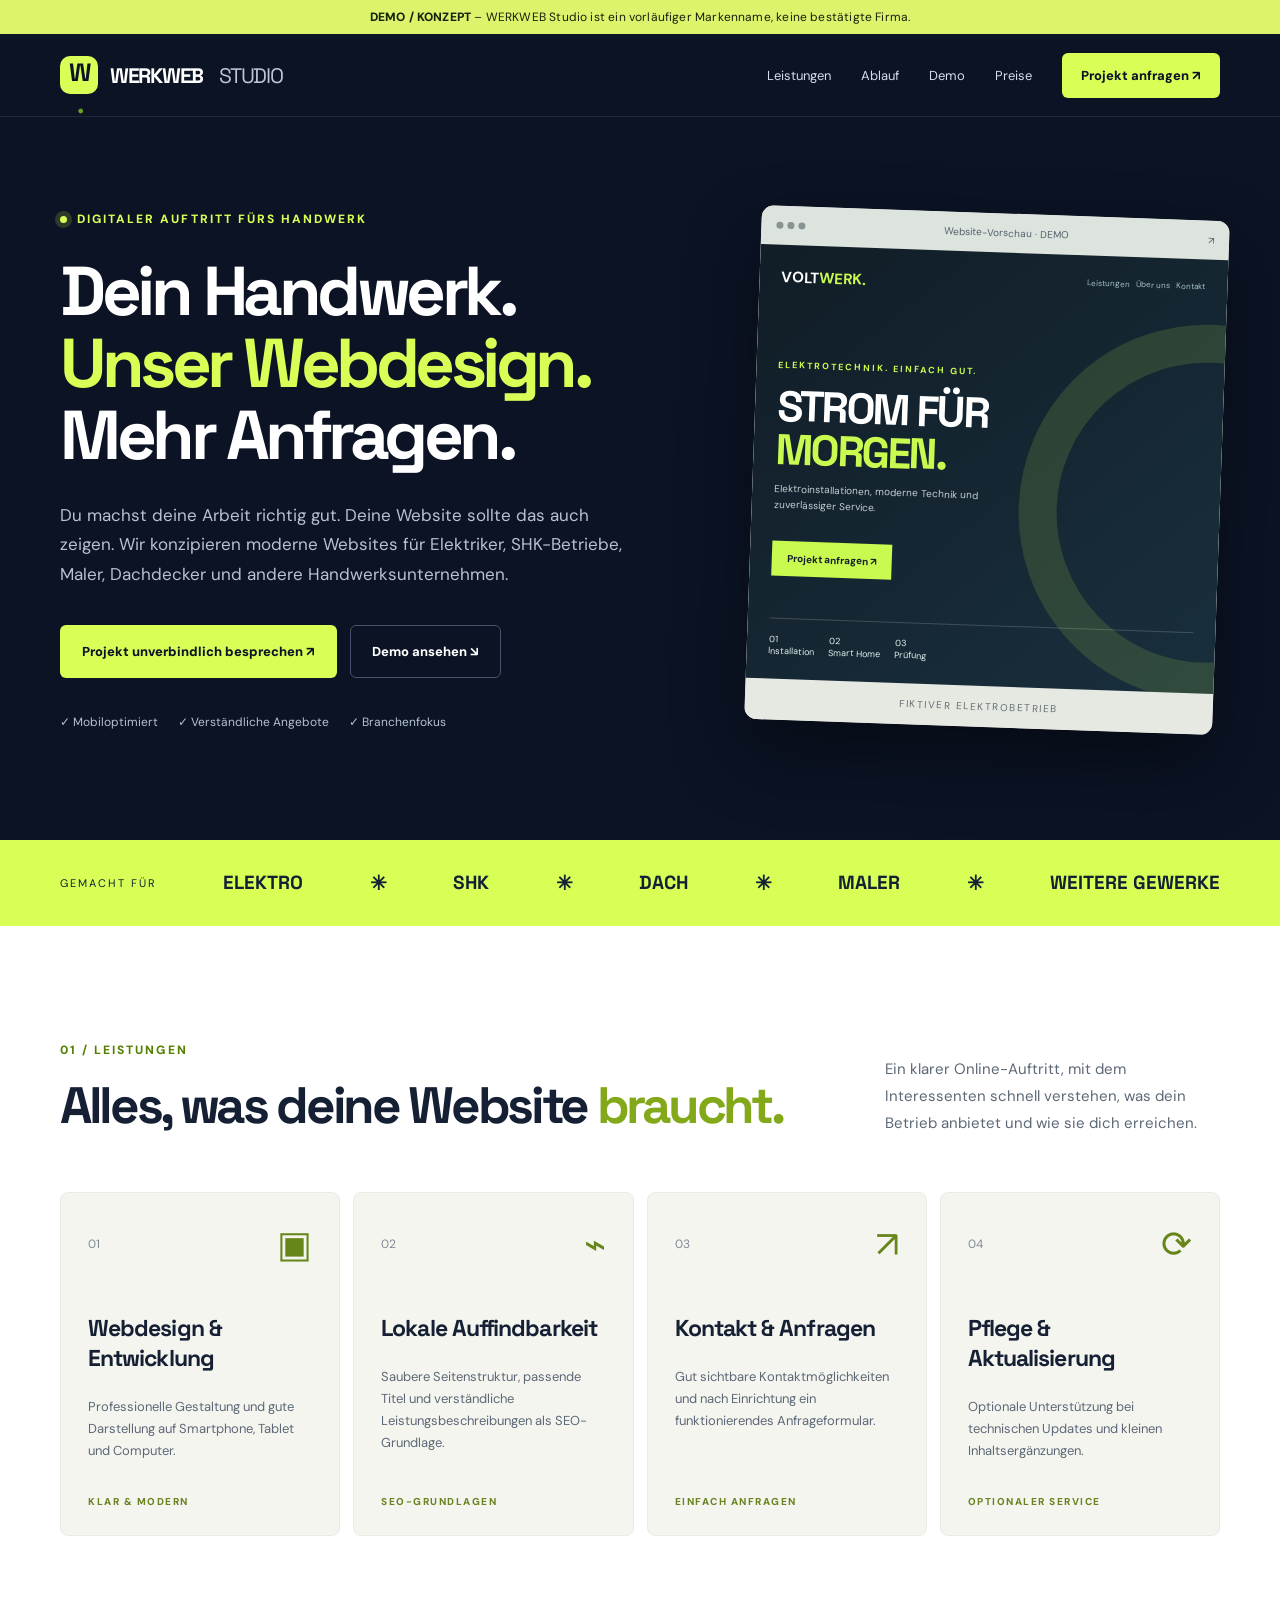
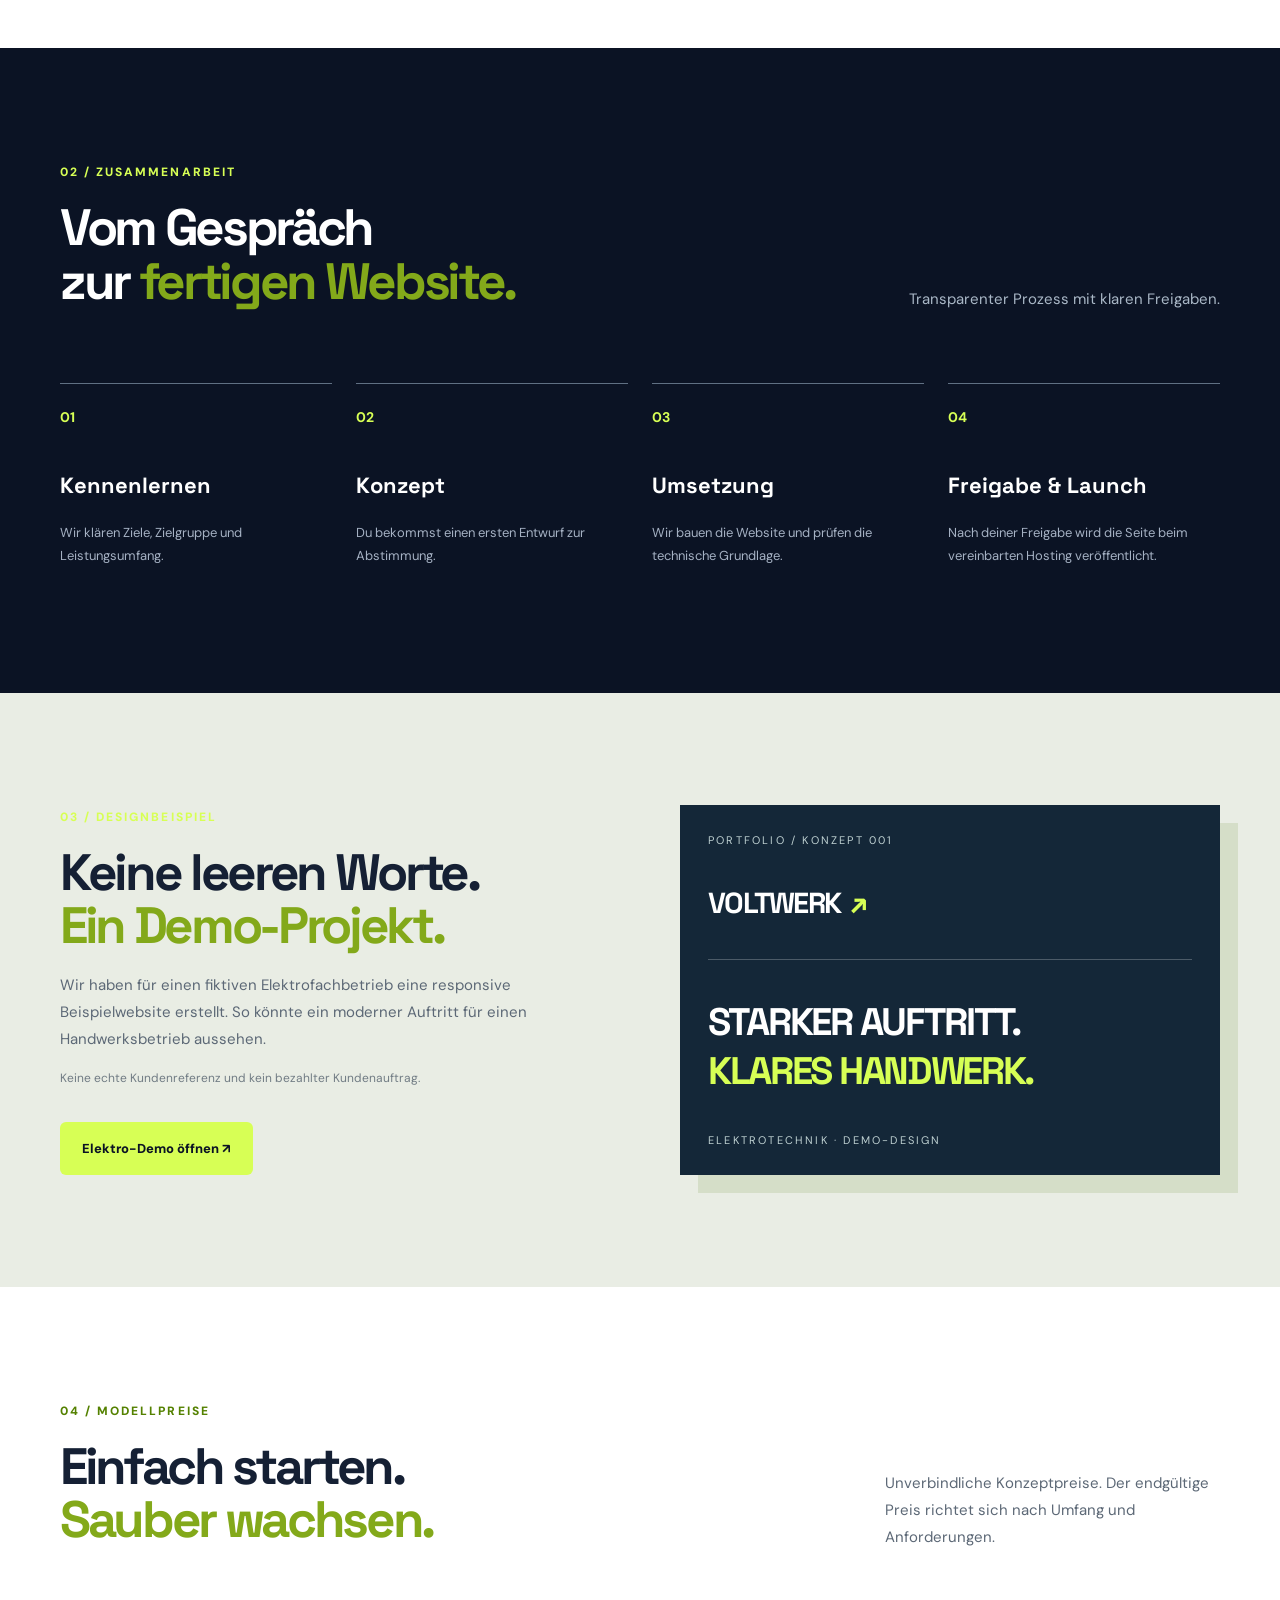
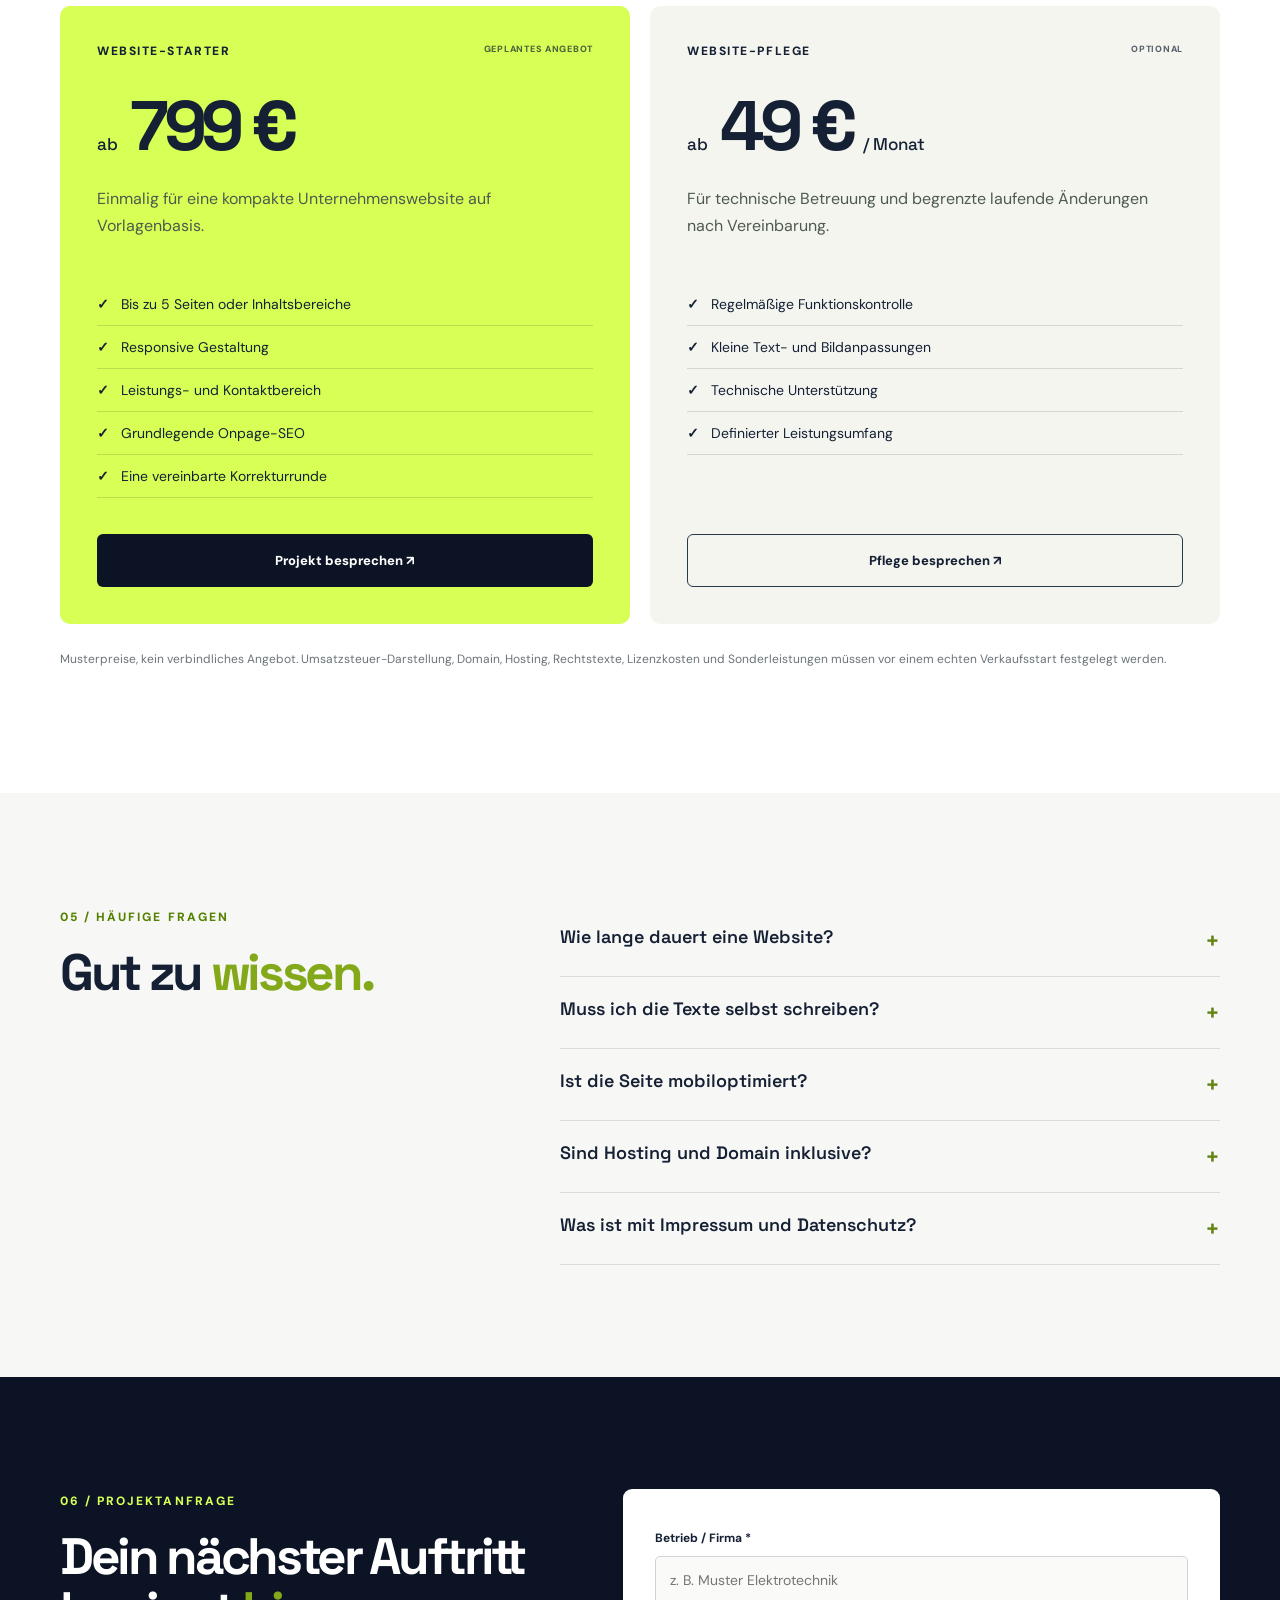
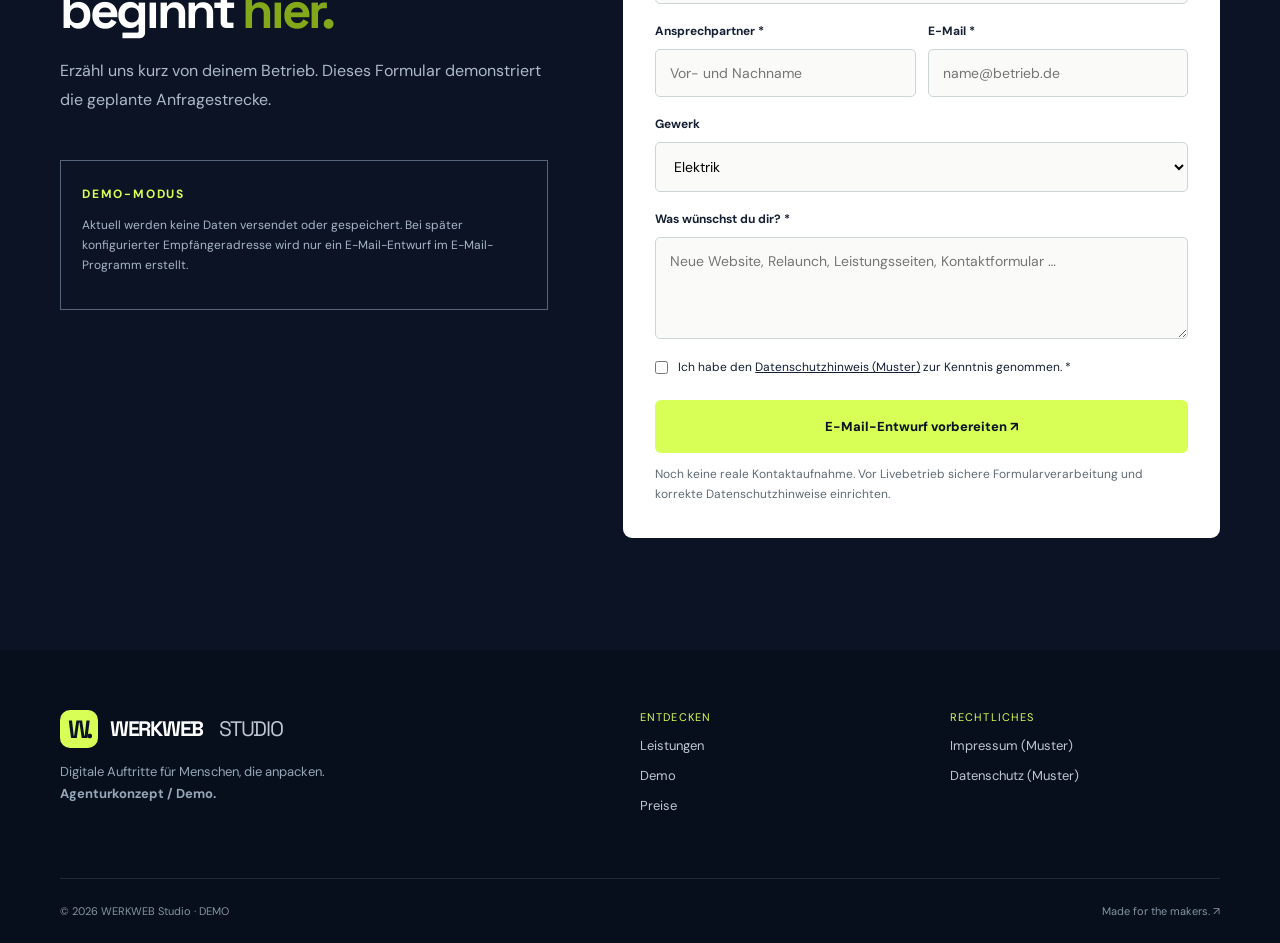
==== index.html @ db27c7ee "Add files via upload" ====
<!doctype html><html lang="de"><head><meta charset="utf-8"><meta name="viewport" content="width=device-width,initial-scale=1"><meta name="theme-color" content="#0b1324"><meta name="description" content="Moderne Websites für Handwerksbetriebe. WERKWEB Studio – Agenturkonzept und Demo."><title>WERKWEB Studio – Websites fürs Handwerk (DEMO)</title><link rel="stylesheet" href="styles.css"><script defer src="script.js"></script></head><body>
<div class="notice"><strong>DEMO / KONZEPT</strong> – WERKWEB Studio ist ein vorläufiger Markenname, keine bestätigte Firma.</div>
<header class="header"><div class="wrap nav"><a class="brand" href="#start"><span class="brand-icon">W<span>.</span></span>WERKWEB<span class="brand-light">STUDIO</span></a><button type="button" id="menuBtn" class="menu-btn" aria-controls="menu" aria-expanded="false" aria-label="Menü öffnen">☰</button><nav class="menu" id="menu" aria-label="Hauptnavigation"><a href="#leistungen">Leistungen</a><a href="#ablauf">Ablauf</a><a href="#referenz">Demo</a><a href="#preise">Preise</a><a class="nav-cta" href="#kontakt">Projekt anfragen ↗</a></nav></div></header>
<main><section id="start" class="hero"><div class="wrap hero-grid"><div><div class="eyebrow"><span class="pulse"></span>DIGITALER AUFTRITT FÜRS HANDWERK</div><h1>Dein Handwerk.<br><em>Unser Webdesign.</em><br>Mehr Anfragen.</h1><p class="lead">Du machst deine Arbeit richtig gut. Deine Website sollte das auch zeigen. Wir konzipieren moderne Websites für Elektriker, SHK-Betriebe, Maler, Dachdecker und andere Handwerksunternehmen.</p><div class="actions"><a class="btn primary" href="#kontakt">Projekt unverbindlich besprechen ↗</a><a class="btn ghost" href="#referenz">Demo ansehen ↘</a></div><div class="hero-chips"><span>✓ Mobiloptimiert</span><span>✓ Verständliche Angebote</span><span>✓ Branchenfokus</span></div></div><div class="preview-panel" aria-label="Gestalterische Vorschau"><div class="panel-header"><span class="dots"><i></i><i></i><i></i></span><span>Website-Vorschau · DEMO</span><span>↗</span></div><div class="panel-body"><div class="mock-nav"><strong>VOLT<span>WERK.</span></strong><span>Leistungen &nbsp; Über uns &nbsp; Kontakt</span></div><div class="mock-small">ELEKTROTECHNIK. EINFACH GUT.</div><div class="mock-title">STROM FÜR<br><b>MORGEN.</b></div><p>Elektroinstallationen, moderne Technik und zuverlässiger Service.</p><span class="mock-button">Projekt anfragen ↗</span><div class="mock-grid"><span>01<br>Installation</span><span>02<br>Smart Home</span><span>03<br>Prüfung</span></div></div><div class="panel-label">FIKTIVER ELEKTROBETRIEB</div></div></div></section>
<section class="strip"><div class="wrap strip-inner"><span>GEMACHT FÜR</span><strong>ELEKTRO</strong><b>✳</b><strong>SHK</strong><b>✳</b><strong>DACH</strong><b>✳</b><strong>MALER</strong><b>✳</b><strong>WEITERE GEWERKE</strong></div></section>
<section id="leistungen" class="section"><div class="wrap"><div class="section-heading"><div><span class="kicker">01 / LEISTUNGEN</span><h2>Alles, was deine Website <em>braucht.</em></h2></div><p>Ein klarer Online-Auftritt, mit dem Interessenten schnell verstehen, was dein Betrieb anbietet und wie sie dich erreichen.</p></div><div class="service-grid"><article class="service"><div class="service-top"><span>01</span><span class="service-icon">▣</span></div><h3>Webdesign & Entwicklung</h3><p>Professionelle Gestaltung und gute Darstellung auf Smartphone, Tablet und Computer.</p><span class="service-tag">KLAR & MODERN</span></article><article class="service"><div class="service-top"><span>02</span><span class="service-icon">⌁</span></div><h3>Lokale Auffindbarkeit</h3><p>Saubere Seitenstruktur, passende Titel und verständliche Leistungsbeschreibungen als SEO-Grundlage.</p><span class="service-tag">SEO-GRUNDLAGEN</span></article><article class="service"><div class="service-top"><span>03</span><span class="service-icon">↗</span></div><h3>Kontakt & Anfragen</h3><p>Gut sichtbare Kontaktmöglichkeiten und nach Einrichtung ein funktionierendes Anfrageformular.</p><span class="service-tag">EINFACH ANFRAGEN</span></article><article class="service"><div class="service-top"><span>04</span><span class="service-icon">⟳</span></div><h3>Pflege & Aktualisierung</h3><p>Optionale Unterstützung bei technischen Updates und kleinen Inhaltsergänzungen.</p><span class="service-tag">OPTIONALER SERVICE</span></article></div></div></section>
<section id="ablauf" class="section process"><div class="wrap"><span class="kicker">02 / ZUSAMMENARBEIT</span><div class="section-heading"><h2>Vom Gespräch<br>zur <em>fertigen Website.</em></h2><p>Transparenter Prozess mit klaren Freigaben.</p></div><div class="steps"><article><span class="num">01</span><h3>Kennenlernen</h3><p>Wir klären Ziele, Zielgruppe und Leistungsumfang.</p></article><article><span class="num">02</span><h3>Konzept</h3><p>Du bekommst einen ersten Entwurf zur Abstimmung.</p></article><article><span class="num">03</span><h3>Umsetzung</h3><p>Wir bauen die Website und prüfen die technische Grundlage.</p></article><article><span class="num">04</span><h3>Freigabe & Launch</h3><p>Nach deiner Freigabe wird die Seite beim vereinbarten Hosting veröffentlicht.</p></article></div></div></section>
<section id="referenz" class="section showcase"><div class="wrap show-grid"><div><span class="kicker">03 / DESIGNBEISPIEL</span><h2>Keine leeren Worte.<br><em>Ein Demo-Projekt.</em></h2><p>Wir haben für einen fiktiven Elektrofachbetrieb eine responsive Beispielwebsite erstellt. So könnte ein moderner Auftritt für einen Handwerksbetrieb aussehen.</p><p class="muted">Keine echte Kundenreferenz und kein bezahlter Kundenauftrag.</p><a class="btn primary" href="referenz-elektro/index.html" target="_blank" rel="noopener">Elektro-Demo öffnen ↗</a></div><div class="sample-card"><div class="sample-kicker">PORTFOLIO / KONZEPT 001</div><div class="sample-logo">VOLTWERK<span>↗</span></div><div class="sample-line"></div><div class="sample-big">STARKER AUFTRITT.<br><span>KLARES HANDWERK.</span></div><div class="sample-foot">ELEKTROTECHNIK · DEMO-DESIGN</div></div></div></section>
<section id="preise" class="section"><div class="wrap"><div class="section-heading"><div><span class="kicker">04 / MODELLPREISE</span><h2>Einfach starten.<br><em>Sauber wachsen.</em></h2></div><p>Unverbindliche Konzeptpreise. Der endgültige Preis richtet sich nach Umfang und Anforderungen.</p></div><div class="price-grid"><article class="price-card featured"><div class="price-label">WEBSITE-STARTER <span>GEPLANTES ANGEBOT</span></div><div class="price"><span>ab</span> 799 €</div><p>Einmalig für eine kompakte Unternehmenswebsite auf Vorlagenbasis.</p><ul><li>Bis zu 5 Seiten oder Inhaltsbereiche</li><li>Responsive Gestaltung</li><li>Leistungs- und Kontaktbereich</li><li>Grundlegende Onpage-SEO</li><li>Eine vereinbarte Korrekturrunde</li></ul><a class="btn dark" href="#kontakt">Projekt besprechen ↗</a></article><article class="price-card secondary"><div class="price-label">WEBSITE-PFLEGE <span>OPTIONAL</span></div><div class="price"><span>ab</span> 49 € <small>/ Monat</small></div><p>Für technische Betreuung und begrenzte laufende Änderungen nach Vereinbarung.</p><ul><li>Regelmäßige Funktionskontrolle</li><li>Kleine Text- und Bildanpassungen</li><li>Technische Unterstützung</li><li>Definierter Leistungsumfang</li></ul><a class="btn outline" href="#kontakt">Pflege besprechen ↗</a></article></div><p class="fine-print">Musterpreise, kein verbindliches Angebot. Umsatzsteuer-Darstellung, Domain, Hosting, Rechtstexte, Lizenzkosten und Sonderleistungen müssen vor einem echten Verkaufsstart festgelegt werden.</p></div></section>
<section class="section faq"><div class="wrap faq-grid"><div><span class="kicker">05 / HÄUFIGE FRAGEN</span><h2>Gut zu <em>wissen.</em></h2></div><div class="qa"><details><summary>Wie lange dauert eine Website?<span>+</span></summary><p>Ein Zeitplan wird nach dem Erstgespräch vereinbart. Umfang, Materialbereitstellung und Korrekturen beeinflussen die Dauer.</p></details><details><summary>Muss ich die Texte selbst schreiben?<span>+</span></summary><p>Wir können Textentwürfe vorbereiten. Die fachliche Richtigkeit der Unternehmensangaben muss der Auftraggeber freigeben.</p></details><details><summary>Ist die Seite mobiloptimiert?<span>+</span></summary><p>Ja, eine responsive Darstellung gehört zum geplanten Starter-Angebot.</p></details><details><summary>Sind Hosting und Domain inklusive?<span>+</span></summary><p>Nicht automatisch. Laufende Kosten werden vor der Beauftragung aufgeführt.</p></details><details><summary>Was ist mit Impressum und Datenschutz?<span>+</span></summary><p>Wir integrieren bereitgestellte Rechtstexte technisch. Individuelle Rechtsberatung ist kein Bestandteil des Website-Pakets.</p></details></div></div></section>
<section id="kontakt" class="section contact"><div class="wrap contact-grid"><div><span class="kicker">06 / PROJEKTANFRAGE</span><h2>Dein nächster Auftritt<br>beginnt <em>hier.</em></h2><p>Erzähl uns kurz von deinem Betrieb. Dieses Formular demonstriert die geplante Anfragestrecke.</p><div class="contact-note"><strong>DEMO-MODUS</strong><p>Aktuell werden keine Daten versendet oder gespeichert. Bei später konfigurierter Empfängeradresse wird nur ein E-Mail-Entwurf im E-Mail-Programm erstellt.</p></div></div><form id="contactForm" class="form" novalidate><label for="company">Betrieb / Firma *</label><input id="company" name="company" autocomplete="organization" required placeholder="z. B. Muster Elektrotechnik"><div class="form-row"><div><label for="person">Ansprechpartner *</label><input id="person" name="person" autocomplete="name" required placeholder="Vor- und Nachname"></div><div><label for="email">E-Mail *</label><input id="email" name="email" type="email" autocomplete="email" required placeholder="name@betrieb.de"></div></div><label for="trade">Gewerk</label><select id="trade" name="trade"><option>Elektrik</option><option>Sanitär / Heizung</option><option>Dachdecker</option><option>Maler</option><option>Sonstiges Handwerk</option></select><label for="message">Was wünschst du dir? *</label><textarea id="message" name="message" required rows="4" placeholder="Neue Website, Relaunch, Leistungsseiten, Kontaktformular …"></textarea><label class="consent"><input id="privacy" type="checkbox" required><span>Ich habe den <a href="datenschutz.html">Datenschutzhinweis (Muster)</a> zur Kenntnis genommen. *</span></label><button class="btn primary full" type="submit">E-Mail-Entwurf vorbereiten ↗</button><p class="form-result" id="formResult" role="status" aria-live="polite"></p><p class="form-legal">Noch keine reale Kontaktaufnahme. Vor Livebetrieb sichere Formularverarbeitung und korrekte Datenschutzhinweise einrichten.</p></form></div></section></main>
<footer class="footer"><div class="wrap footer-top"><div><a class="brand" href="#start"><span class="brand-icon">W.</span>WERKWEB<span class="brand-light">STUDIO</span></a><p>Digitale Auftritte für Menschen, die anpacken.<br><strong>Agenturkonzept / Demo.</strong></p></div><div><span>ENTDECKEN</span><a href="#leistungen">Leistungen</a><a href="#referenz">Demo</a><a href="#preise">Preise</a></div><div><span>RECHTLICHES</span><a href="impressum.html">Impressum (Muster)</a><a href="datenschutz.html">Datenschutz (Muster)</a></div></div><div class="wrap footer-bottom"><span>© <span id="year">2026</span> WERKWEB Studio · DEMO</span><span>Made for the makers. ↗</span></div></footer></body></html>
---- styles.css ----
@import url('https://fonts.googleapis.com/css2?family=DM+Sans:wght@400;500;600;700&family=Space+Grotesk:wght@400;500;600;700&display=swap');
:root{--navy:#0b1324;--navy2:#111d31;--lime:#d7ff55;--ink:#152034;--muted:#5c6876;--cream:#f5f5f0;--line:#dfe3e3}*{box-sizing:border-box}html{scroll-behavior:smooth}body{margin:0;font-family:'DM Sans',Arial,sans-serif;color:var(--ink);background:#fff}a{color:inherit;text-decoration:none}button,input,textarea,select{font:inherit}.wrap{width:min(1160px,calc(100% - 44px));margin:auto}.notice{background:#ddf36c;color:#16220a;padding:9px 20px;text-align:center;font-size:12px;letter-spacing:.015em}.notice strong{font-weight:800}.header{background:var(--navy);position:sticky;top:0;z-index:20;border-bottom:1px solid #ffffff16}.nav{height:82px;display:flex;align-items:center;justify-content:space-between}.brand{color:#fff;display:flex;align-items:center;gap:12px;font-family:'Space Grotesk',sans-serif;letter-spacing:-.06em;font-size:21px;font-weight:800}.brand-icon{width:38px;height:38px;background:var(--lime);border-radius:10px;display:grid;place-items:center;color:var(--navy);font-weight:800;font-size:25px;letter-spacing:-.1em}.brand-icon span{color:#6ca024}.brand-light{font-weight:400;color:#bcc7d3;margin-left:4px}.menu{display:flex;align-items:center;gap:30px;color:#d7deeb;font-size:13px}.menu a:not(.nav-cta):hover{color:var(--lime)}.nav-cta{background:var(--lime);color:var(--navy);padding:14px 19px;font-weight:800;border-radius:6px}.nav-cta span{margin-left:12px}.menu-btn{display:none}.hero{background:var(--navy);color:#fff;position:relative;overflow:hidden;padding:94px 0 110px}.hero-grid{display:grid;grid-template-columns:1.15fr .85fr;align-items:center;gap:60px;position:relative;z-index:1}.eyebrow,.kicker{font-size:12px;letter-spacing:.17em;font-weight:800}.eyebrow{color:var(--lime);display:flex;gap:10px;align-items:center}.pulse{display:inline-block;width:7px;height:7px;border-radius:50%;background:var(--lime);box-shadow:0 0 0 5px #d7ff5529}.hero h1,.section h2{font-family:'Space Grotesk',sans-serif;letter-spacing:-.065em;line-height:1.04;font-weight:700}.hero h1{font-size:clamp(52px,5.4vw,83px);margin:29px 0}.hero h1 em,.section h2 em{font-style:normal;color:var(--lime)}.lead{max-width:570px;color:#b7c3d0;font-size:17px;line-height:1.75}.actions{display:flex;gap:13px;flex-wrap:wrap;margin:35px 0 36px}.btn{display:inline-flex;align-items:center;justify-content:center;gap:28px;padding:17px 21px;font-weight:800;border-radius:6px;font-size:13px;border:1px solid transparent;cursor:pointer;transition:transform .2s,background .2s}.btn:hover{transform:translateY(-2px)}.primary{background:var(--lime);color:var(--navy)}.ghost{border-color:#455269;color:white}.hero-chips{display:flex;flex-wrap:wrap;gap:20px;color:#b4c2cf;font-size:12px}.preview-panel{background:#ebeee8;border-radius:12px;transform:rotate(2deg);box-shadow:0 32px 70px #0006;overflow:hidden;color:var(--navy)}.panel-header{background:#dde3dd;padding:13px 15px;display:flex;justify-content:space-between;align-items:center;font-size:10px;color:#53606c}.dots{display:flex;gap:4px}.dots i{width:7px;height:7px;border-radius:50%;background:#889491}.panel-body{min-height:395px;background:linear-gradient(140deg,#111d27,#192f3d);padding:22px;color:white;position:relative;overflow:hidden}.panel-body:after{content:'';position:absolute;border:38px solid #bdf04824;border-radius:50%;width:300px;height:300px;right:-175px;top:65px}.mock-nav{display:flex;justify-content:space-between;font-size:8px;color:#a6c3c4}.mock-nav strong{font-size:15px;color:white}.mock-nav strong span{color:#c9fa4f}.mock-small{margin-top:72px;letter-spacing:.22em;font-size:9px;color:#c9fa4f;font-weight:700}.mock-title{font-family:'Space Grotesk';font-size:43px;line-height:1;letter-spacing:-.06em;font-weight:700;margin-top:14px}.mock-title b{color:#c9fa4f}.panel-body p{font-size:10px;color:#c4cfd4;max-width:210px;line-height:1.6}.mock-button{display:inline-block;background:#c9fa4f;color:#15202a;font-size:10px;padding:11px 15px;margin-top:18px;font-weight:700}.mock-grid{display:flex;gap:14px;border-top:1px solid #ffffff2d;margin-top:42px;padding-top:14px;font-size:9px;color:#e3f0f1}.panel-label{text-align:center;font-size:10px;letter-spacing:.15em;padding:14px;background:#e5e9e2;color:#667073}.hero-watermark{position:absolute;font-family:'Space Grotesk';font-size:500px;font-weight:800;color:#ffffff04;bottom:-160px;left:30%;pointer-events:none}.strip{background:var(--lime);overflow:hidden}.strip-inner{min-height:86px;display:flex;align-items:center;gap:28px;white-space:nowrap;justify-content:space-between}.strip span{font-size:11px;letter-spacing:.18em}.strip strong{font-family:'Space Grotesk';font-size:19px}.strip b{font-size:20px}.section{padding:112px 0}.kicker{color:#548100}.section-heading{display:flex;align-items:end;justify-content:space-between;gap:50px;margin-bottom:40px}.section h2{font-size:clamp(39px,4vw,61px);margin:20px 0}.section h2 em{color:#83a91a}.section-heading>p,.show-grid p{max-width:335px;line-height:1.8;color:var(--muted);font-size:15px}.service-grid{display:grid;grid-template-columns:repeat(4,1fr);gap:13px}.service{background:var(--cream);padding:27px;min-height:338px;display:flex;flex-direction:column;border:1px solid #e9ece6;border-radius:8px}.service-top{display:flex;align-items:center;justify-content:space-between;font-size:12px;color:#818a94}.service-icon{font-size:37px;color:#678619}.service h3{font-family:'Space Grotesk';letter-spacing:-.04em;font-size:23px;margin:45px 0 10px}.service p{color:var(--muted);font-size:13px;line-height:1.7}.service-tag{margin-top:auto;padding-top:20px;font-size:10px;font-weight:800;letter-spacing:.15em;color:#688420}.process{background:var(--navy);color:white}.process .kicker,.showcase .kicker,.contact .kicker{color:var(--lime)}.process .section-heading p{color:#aab8c7}.steps{display:grid;grid-template-columns:repeat(4,1fr);gap:24px;margin-top:55px}.steps article{border-top:1px solid #607083;padding-top:22px}.num{font-size:14px;color:var(--lime);font-weight:700}.steps h3{font-size:22px;font-family:'Space Grotesk';margin-top:44px}.steps p{font-size:13px;line-height:1.8;color:#a5b1c3}.showcase{background:#e9ede4}.show-grid{display:grid;grid-template-columns:1fr 1fr;gap:80px;align-items:center}.show-grid p{max-width:470px}.show-grid .btn{margin-top:20px}.muted{font-size:12px!important;color:#717c84!important}.sample-card{min-height:370px;background:#142738;color:white;padding:28px;display:flex;flex-direction:column;justify-content:space-between;box-shadow:18px 18px 0 #d5dec8}.sample-kicker,.sample-foot{font-size:11px;letter-spacing:.2em;color:#bed0d1}.sample-logo{font-size:29px;font-weight:800;font-family:'Space Grotesk';letter-spacing:-.06em}.sample-logo span{color:var(--lime);margin-left:10px}.sample-line{height:1px;background:#ffffff3d}.sample-big{font-family:'Space Grotesk';font-weight:700;font-size:clamp(26px,3vw,42px);letter-spacing:-.06em}.sample-big span{color:var(--lime)}.price-grid{display:grid;grid-template-columns:1fr 1fr;gap:20px}.price-card{border-radius:10px;padding:37px;display:flex;flex-direction:column}.featured{background:var(--lime)}.secondary{background:var(--cream)}.price-label{font-size:12px;font-weight:800;letter-spacing:.13em;display:flex;justify-content:space-between;gap:10px}.price-label span{font-size:9px;letter-spacing:.08em;opacity:.7}.price{font-family:'Space Grotesk';font-size:70px;font-weight:700;letter-spacing:-.08em;margin:22px 0 0}.price span,.price small{font-size:17px;letter-spacing:0;font-weight:500}.price-card p{color:#4d5b4e;line-height:1.65}.price-card ul{list-style:none;padding:12px 0 20px;flex:1}.price-card li{padding:12px 0;border-bottom:1px solid #10231f25;font-size:14px}.price-card li:before{content:'✓';margin-right:12px;font-weight:800}.dark{background:var(--navy);color:white}.outline{border-color:#273b49}.fine-print{font-size:12px;color:#6a747a;margin-top:25px;line-height:1.7}.faq{background:#f7f8f5}.faq-grid{display:grid;grid-template-columns:.8fr 1.2fr;gap:60px}.qa details{border-bottom:1px solid #d8dfd7;padding:20px 0}.qa summary{cursor:pointer;list-style:none;font-family:'Space Grotesk';font-size:18px;font-weight:600;display:flex;justify-content:space-between;gap:20px}.qa summary::-webkit-details-marker{display:none}.qa summary span{color:#658317;font-size:24px}.qa details[open] summary span{transform:rotate(45deg)}.qa p{font-size:14px;color:var(--muted);line-height:1.8}.contact{background:var(--navy);color:white}.contact-grid{display:grid;grid-template-columns:.9fr 1.1fr;gap:75px}.contact-grid>div>p{color:#adbac7;line-height:1.8}.contact-note{border:1px solid #566579;margin-top:45px;padding:21px}.contact-note strong{color:var(--lime);font-size:12px;letter-spacing:.15em}.contact-note p{font-size:12px;line-height:1.7;color:#a8b7c7}.form{background:white;color:var(--ink);padding:32px;border-radius:9px;display:flex;flex-direction:column;gap:10px}.form label{font-size:12px;font-weight:700;margin-top:9px}.form input,.form textarea,.form select{width:100%;padding:14px;border:1px solid #cdd4d5;border-radius:5px;background:#fafbf9;font-size:14px;outline-offset:2px}.form input:focus,.form textarea:focus,.form select:focus{outline:2px solid #9cc33d}.form-row{display:grid;grid-template-columns:1fr 1fr;gap:12px}.form-row>div{display:flex;flex-direction:column;gap:10px}.consent{display:flex;gap:10px;align-items:flex-start;font-weight:400!important;line-height:1.5}.consent input{width:auto;margin:3px 0 0}.consent a{text-decoration:underline}.full{width:100%;margin-top:14px}.form-result,.form-legal{font-size:12px;color:#5f6a74;line-height:1.6;margin:2px 0}.form-result:empty{display:none}.form-result.error{color:#9e2424}.footer{background:#070f1c;color:white;padding-top:60px}.footer-top{display:grid;grid-template-columns:2fr 1fr 1fr;gap:40px;padding-bottom:60px}.footer-top p{line-height:1.7;font-size:13px;color:#96a7b8}.footer-top>div:not(:first-child){display:flex;flex-direction:column;gap:13px}.footer-top>div:not(:first-child)>span{color:var(--lime);font-size:11px;letter-spacing:.1em}.footer-top a:not(.brand){font-size:13px;color:#bdc8d2}.footer-bottom{border-top:1px solid #ffffff1c;display:flex;justify-content:space-between;gap:20px;padding:25px 0;font-size:11px;color:#8494a3}.legal-page{background:var(--cream);min-height:70vh;padding:80px 0}.legal-page h1{font-family:'Space Grotesk';font-size:50px;letter-spacing:-.05em}.legal-page p,.legal-page li{max-width:740px;line-height:1.8}.legal-page .warning{background:#e5f3ab;padding:18px;border-left:5px solid #688b20}.legal-page a{text-decoration:underline}section[id]{scroll-margin-top:83px}@media(max-width:950px){.hero-grid,.show-grid,.contact-grid{grid-template-columns:1fr;gap:50px}.preview-panel{max-width:510px}.service-grid{grid-template-columns:repeat(2,1fr)}.steps{grid-template-columns:repeat(2,1fr)}.strip-inner{overflow:auto;justify-content:flex-start}.hero{padding:65px 0}.section{padding:80px 0}}@media(max-width:720px){.wrap{width:min(100% - 30px,1160px)}.nav{height:69px}.menu-btn{display:block;background:transparent;border:1px solid #5a697b;border-radius:5px;color:white;padding:8px 12px;font-size:20px}.menu{display:none;position:absolute;top:69px;left:0;right:0;background:var(--navy2);padding:20px;flex-direction:column;align-items:stretch;gap:18px}.menu.open{display:flex}.menu .nav-cta{text-align:center}.hero h1{font-size:clamp(46px,10vw,65px)}.hero-grid{gap:45px}.section-heading{display:block}.section-heading p{max-width:600px}.service-grid,.steps,.price-grid,.faq-grid,.footer-top{grid-template-columns:1fr}.service{min-height:250px}.service h3{margin-top:24px}.steps{gap:10px}.steps h3{margin-top:18px}.price{font-size:60px}.form-row{grid-template-columns:1fr}.form{padding:20px}.sample-card{min-height:310px}.footer-bottom{flex-direction:column}.brand{font-size:18px}}@media(prefers-reduced-motion:reduce){*,*:before,*:after{scroll-behavior:auto!important;transition:none!important}}
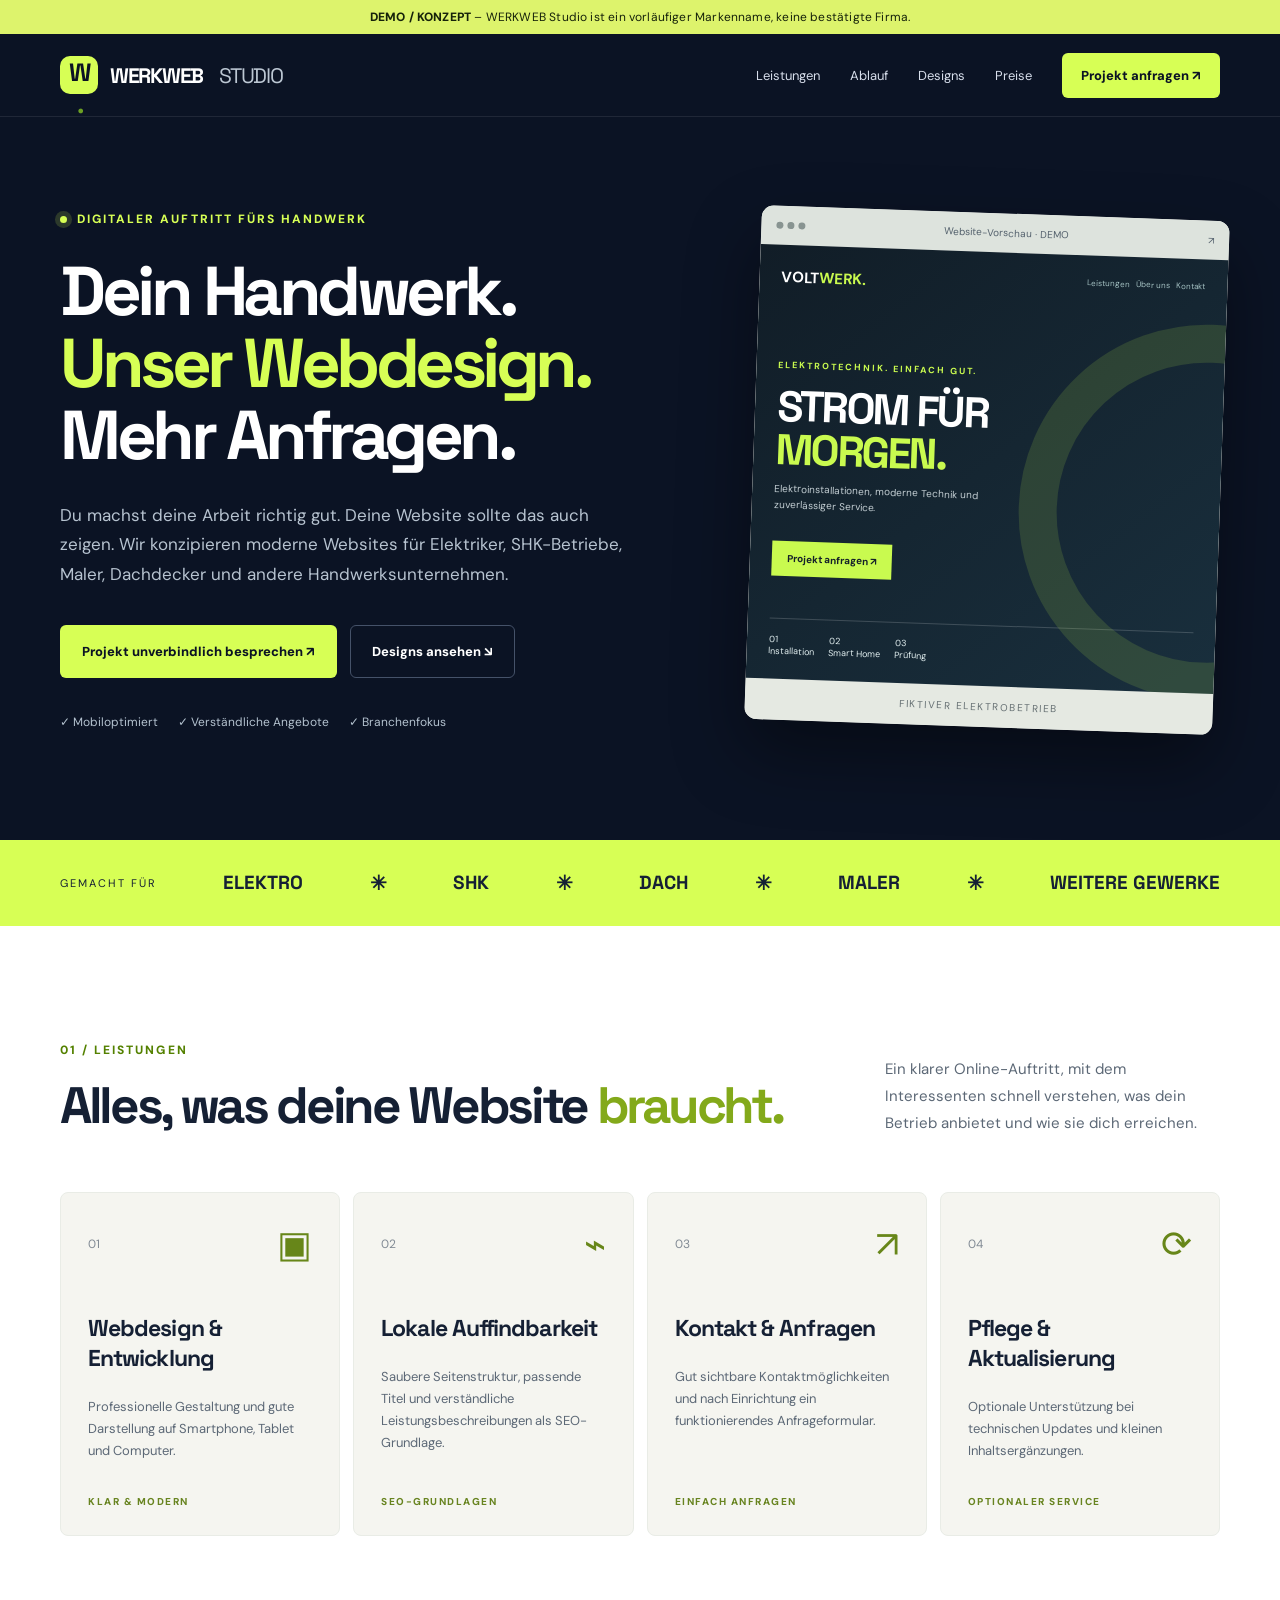
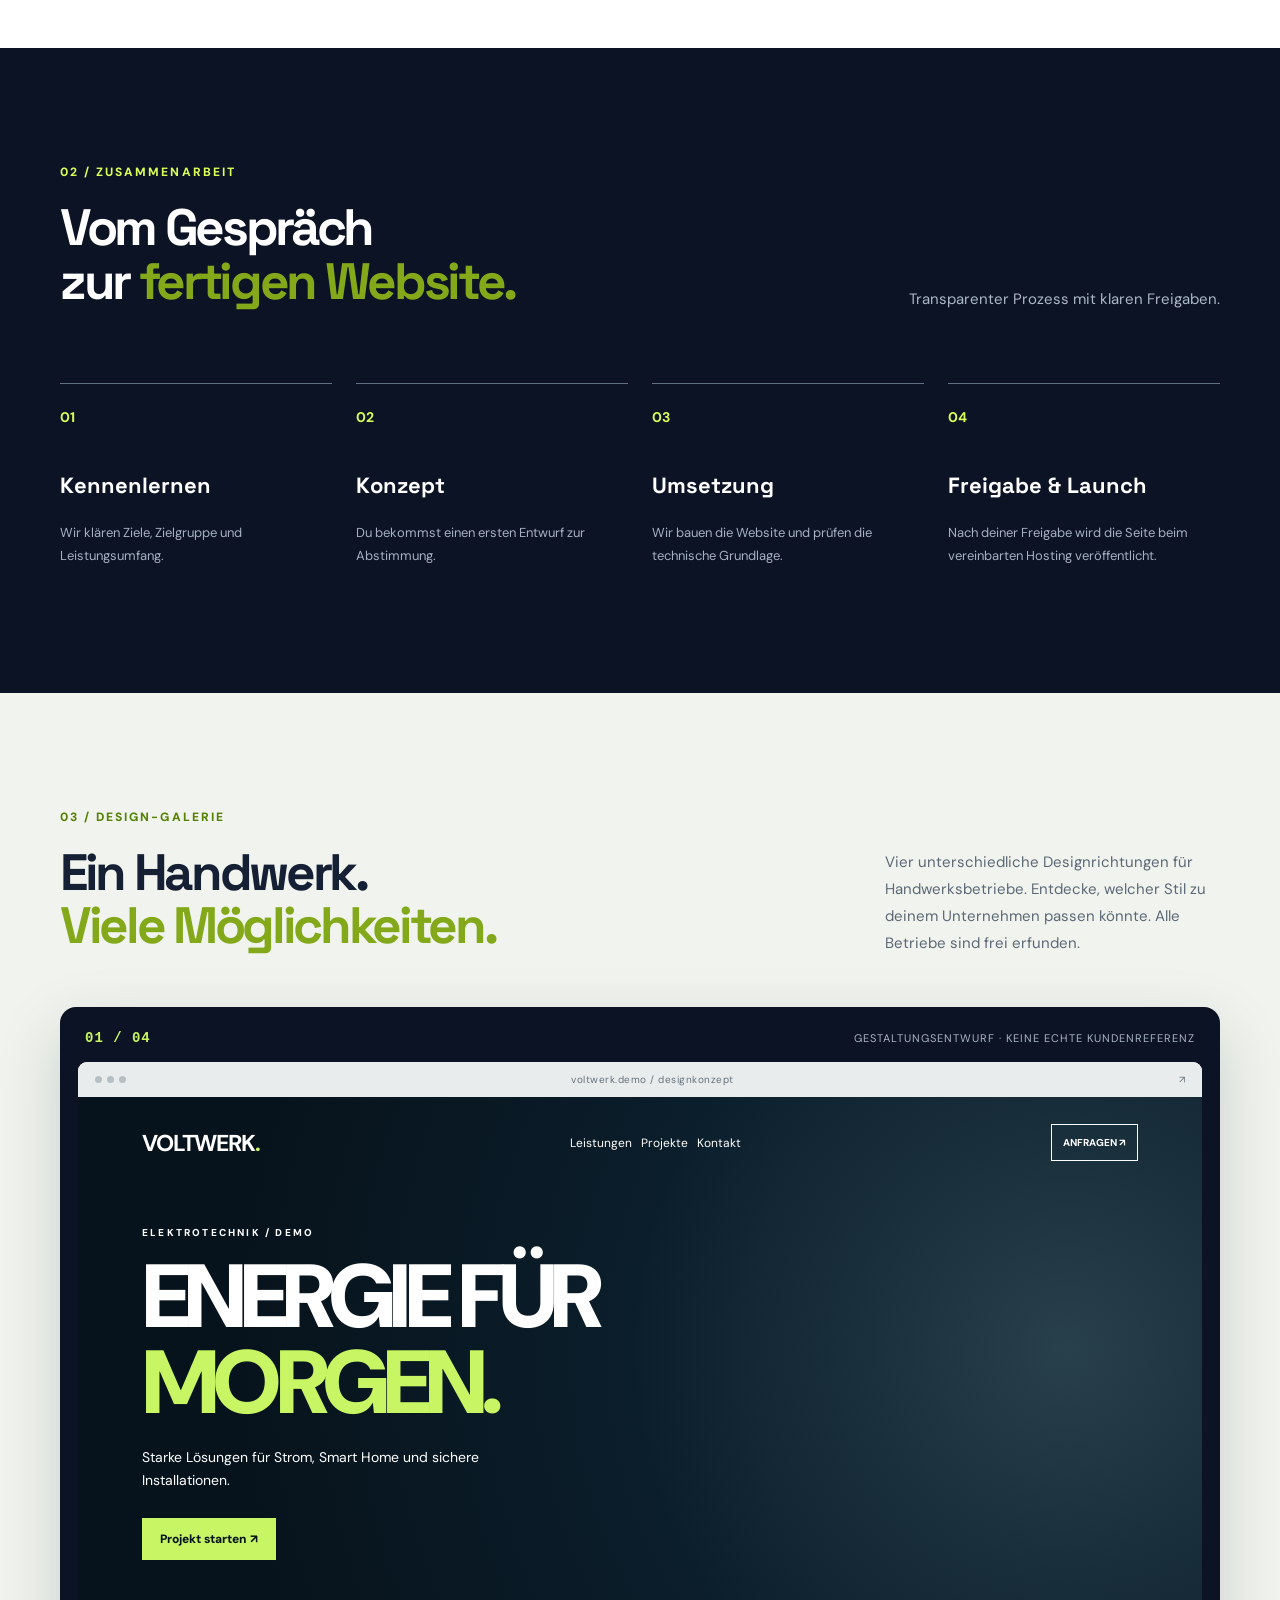
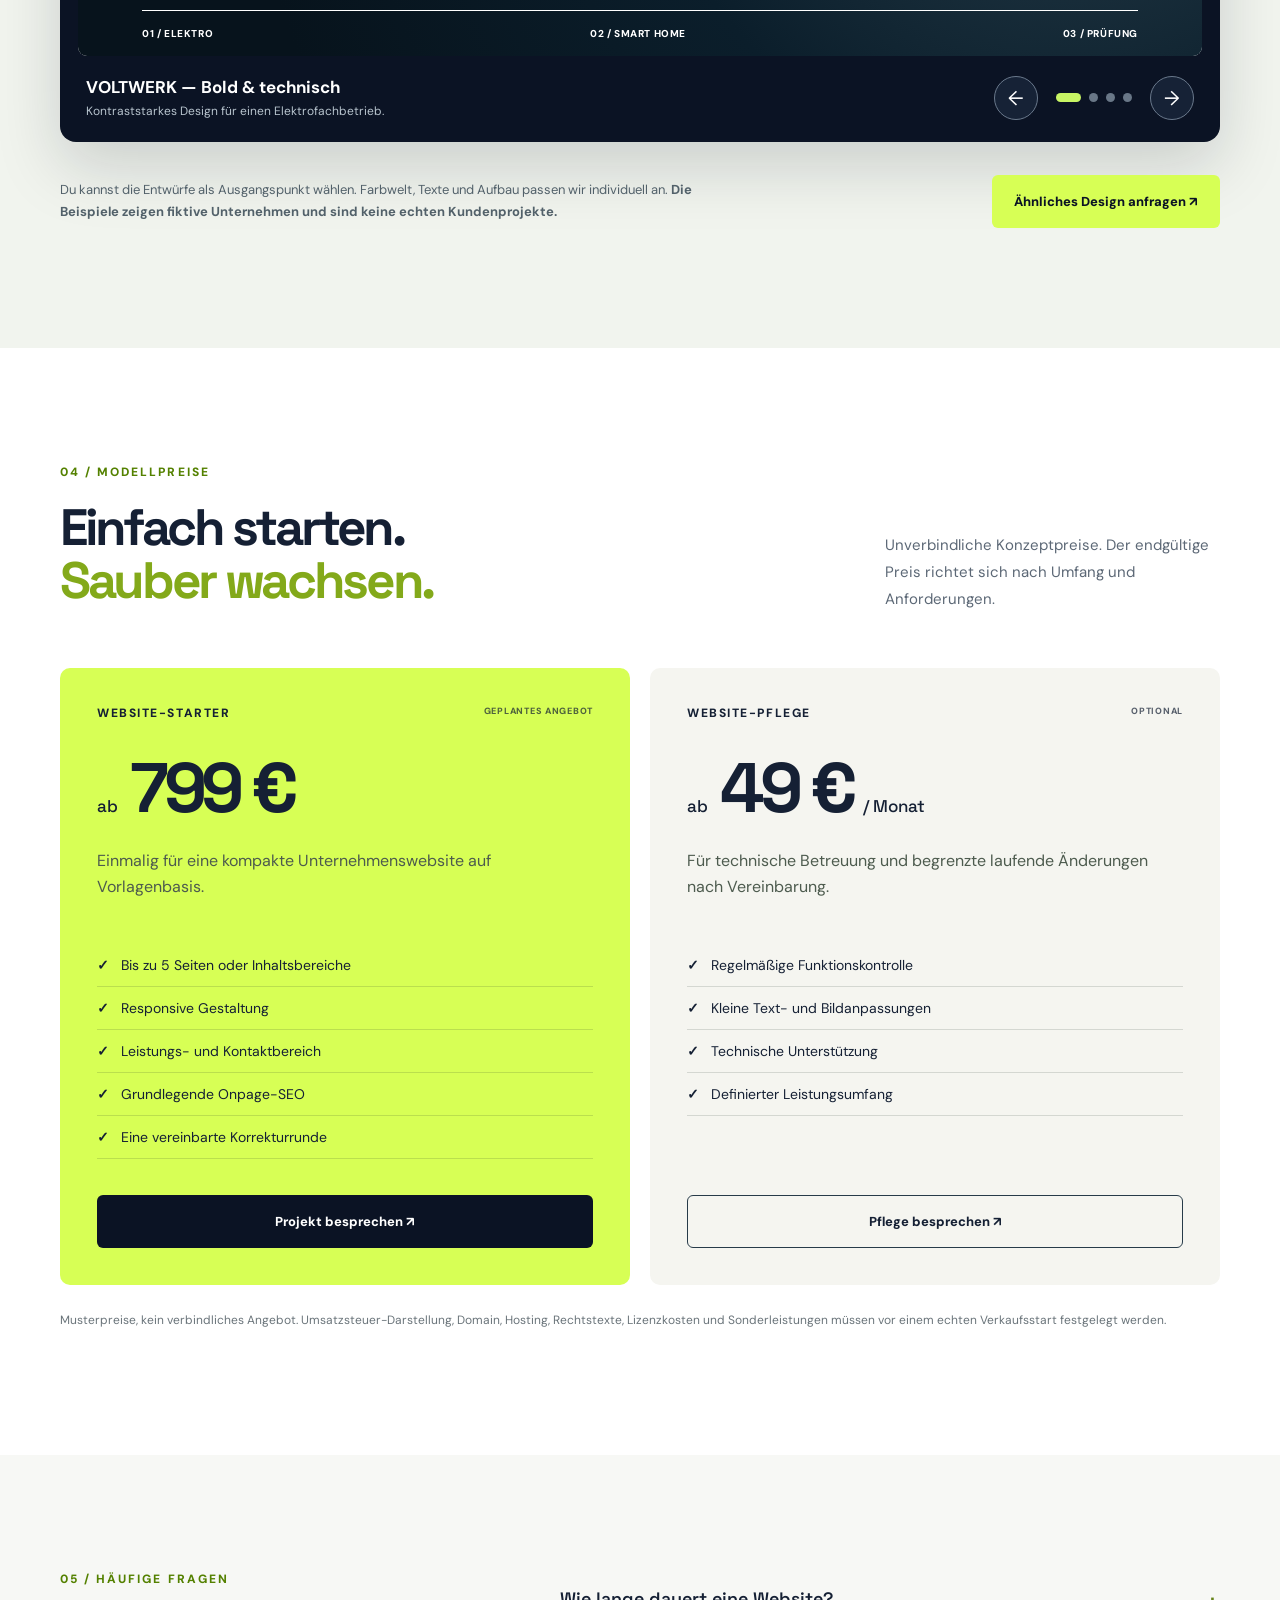
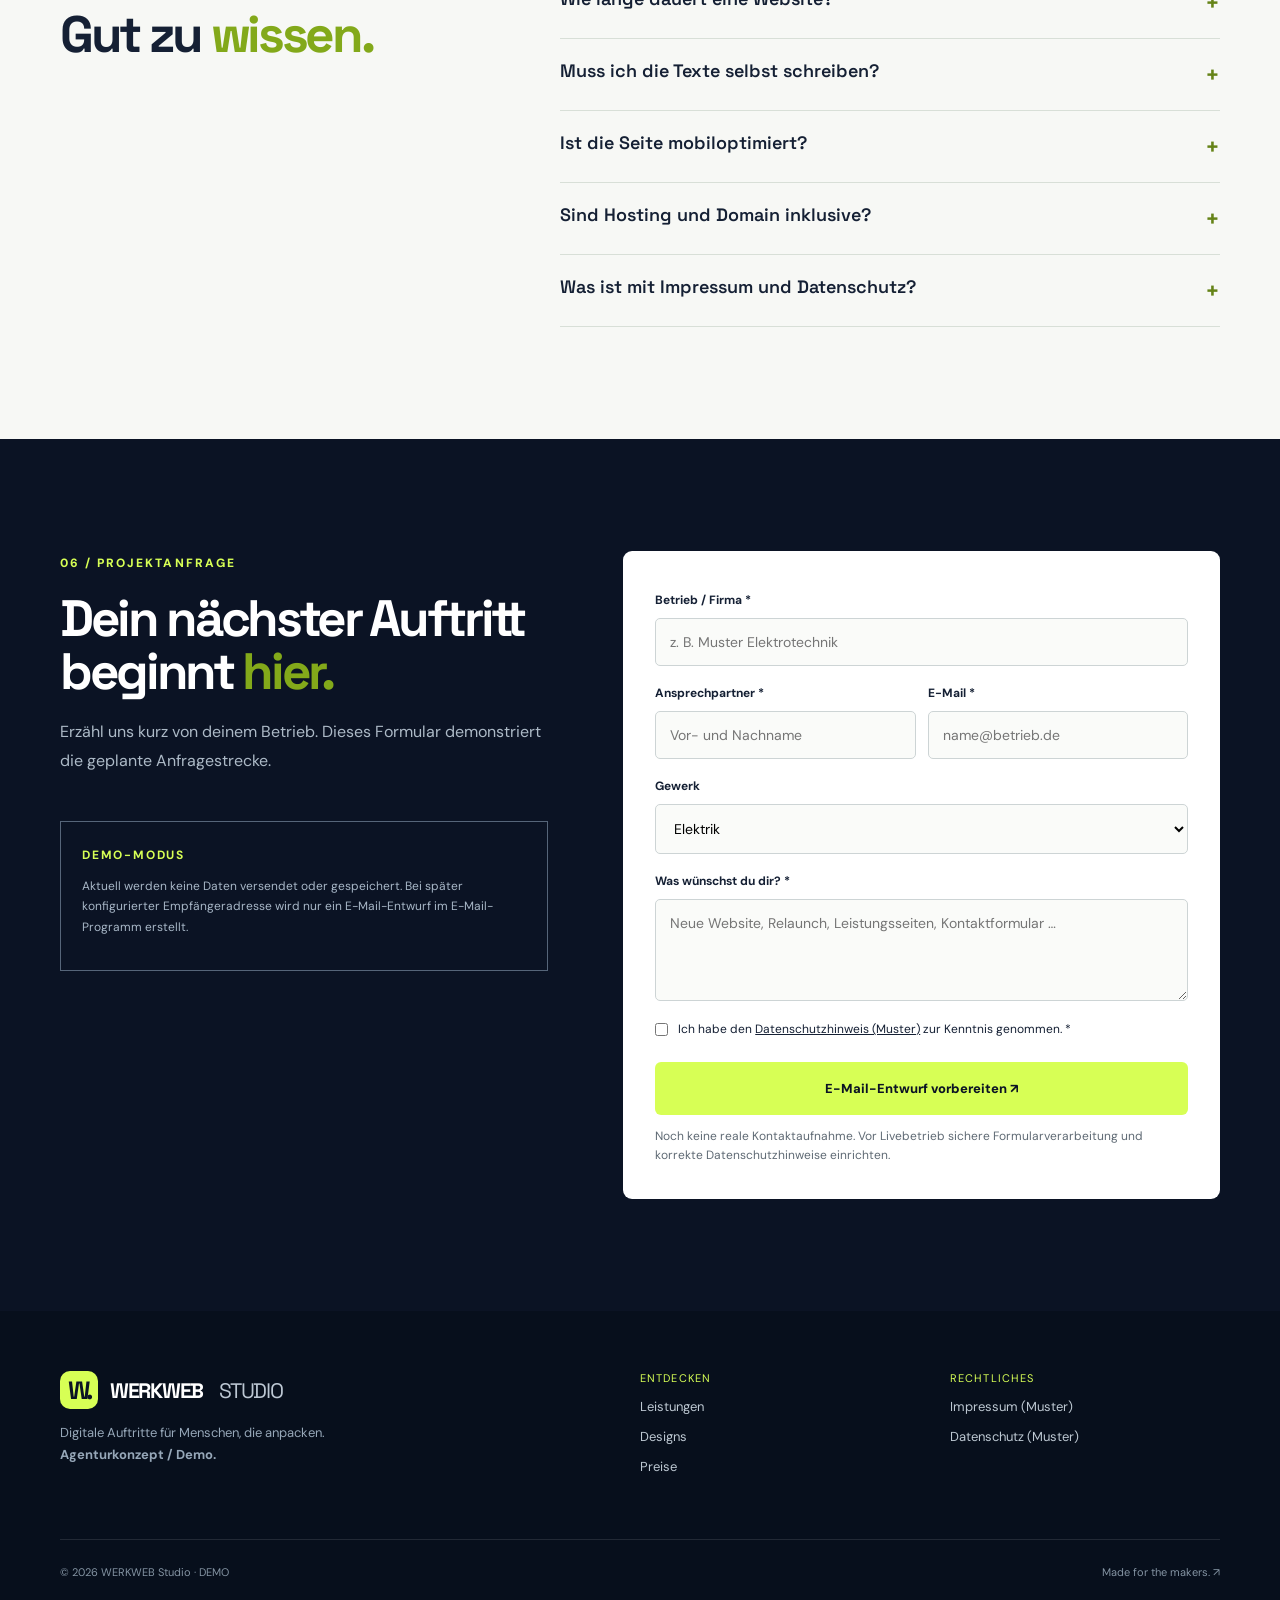
==== commit cc531f34: "Add files via upload" ====
--- a/index.html
+++ b/index.html
@@ -1,12 +1,38 @@
 <!doctype html><html lang="de"><head><meta charset="utf-8"><meta name="viewport" content="width=device-width,initial-scale=1"><meta name="theme-color" content="#0b1324"><meta name="description" content="Moderne Websites für Handwerksbetriebe. WERKWEB Studio – Agenturkonzept und Demo."><title>WERKWEB Studio – Websites fürs Handwerk (DEMO)</title><link rel="stylesheet" href="styles.css"><script defer src="script.js"></script></head><body>
 <div class="notice"><strong>DEMO / KONZEPT</strong> – WERKWEB Studio ist ein vorläufiger Markenname, keine bestätigte Firma.</div>
-<header class="header"><div class="wrap nav"><a class="brand" href="#start"><span class="brand-icon">W<span>.</span></span>WERKWEB<span class="brand-light">STUDIO</span></a><button type="button" id="menuBtn" class="menu-btn" aria-controls="menu" aria-expanded="false" aria-label="Menü öffnen">☰</button><nav class="menu" id="menu" aria-label="Hauptnavigation"><a href="#leistungen">Leistungen</a><a href="#ablauf">Ablauf</a><a href="#referenz">Demo</a><a href="#preise">Preise</a><a class="nav-cta" href="#kontakt">Projekt anfragen ↗</a></nav></div></header>
-<main><section id="start" class="hero"><div class="wrap hero-grid"><div><div class="eyebrow"><span class="pulse"></span>DIGITALER AUFTRITT FÜRS HANDWERK</div><h1>Dein Handwerk.<br><em>Unser Webdesign.</em><br>Mehr Anfragen.</h1><p class="lead">Du machst deine Arbeit richtig gut. Deine Website sollte das auch zeigen. Wir konzipieren moderne Websites für Elektriker, SHK-Betriebe, Maler, Dachdecker und andere Handwerksunternehmen.</p><div class="actions"><a class="btn primary" href="#kontakt">Projekt unverbindlich besprechen ↗</a><a class="btn ghost" href="#referenz">Demo ansehen ↘</a></div><div class="hero-chips"><span>✓ Mobiloptimiert</span><span>✓ Verständliche Angebote</span><span>✓ Branchenfokus</span></div></div><div class="preview-panel" aria-label="Gestalterische Vorschau"><div class="panel-header"><span class="dots"><i></i><i></i><i></i></span><span>Website-Vorschau · DEMO</span><span>↗</span></div><div class="panel-body"><div class="mock-nav"><strong>VOLT<span>WERK.</span></strong><span>Leistungen &nbsp; Über uns &nbsp; Kontakt</span></div><div class="mock-small">ELEKTROTECHNIK. EINFACH GUT.</div><div class="mock-title">STROM FÜR<br><b>MORGEN.</b></div><p>Elektroinstallationen, moderne Technik und zuverlässiger Service.</p><span class="mock-button">Projekt anfragen ↗</span><div class="mock-grid"><span>01<br>Installation</span><span>02<br>Smart Home</span><span>03<br>Prüfung</span></div></div><div class="panel-label">FIKTIVER ELEKTROBETRIEB</div></div></div></section>
+<header class="header"><div class="wrap nav"><a class="brand" href="#start"><span class="brand-icon">W<span>.</span></span>WERKWEB<span class="brand-light">STUDIO</span></a><button type="button" id="menuBtn" class="menu-btn" aria-controls="menu" aria-expanded="false" aria-label="Menü öffnen">☰</button><nav class="menu" id="menu" aria-label="Hauptnavigation"><a href="#leistungen">Leistungen</a><a href="#ablauf">Ablauf</a><a href="#designs">Designs</a><a href="#preise">Preise</a><a class="nav-cta" href="#kontakt">Projekt anfragen ↗</a></nav></div></header>
+<main><section id="start" class="hero"><div class="wrap hero-grid"><div><div class="eyebrow"><span class="pulse"></span>DIGITALER AUFTRITT FÜRS HANDWERK</div><h1>Dein Handwerk.<br><em>Unser Webdesign.</em><br>Mehr Anfragen.</h1><p class="lead">Du machst deine Arbeit richtig gut. Deine Website sollte das auch zeigen. Wir konzipieren moderne Websites für Elektriker, SHK-Betriebe, Maler, Dachdecker und andere Handwerksunternehmen.</p><div class="actions"><a class="btn primary" href="#kontakt">Projekt unverbindlich besprechen ↗</a><a class="btn ghost" href="#designs">Designs ansehen ↘</a></div><div class="hero-chips"><span>✓ Mobiloptimiert</span><span>✓ Verständliche Angebote</span><span>✓ Branchenfokus</span></div></div><div class="preview-panel" aria-label="Gestalterische Vorschau"><div class="panel-header"><span class="dots"><i></i><i></i><i></i></span><span>Website-Vorschau · DEMO</span><span>↗</span></div><div class="panel-body"><div class="mock-nav"><strong>VOLT<span>WERK.</span></strong><span>Leistungen &nbsp; Über uns &nbsp; Kontakt</span></div><div class="mock-small">ELEKTROTECHNIK. EINFACH GUT.</div><div class="mock-title">STROM FÜR<br><b>MORGEN.</b></div><p>Elektroinstallationen, moderne Technik und zuverlässiger Service.</p><span class="mock-button">Projekt anfragen ↗</span><div class="mock-grid"><span>01<br>Installation</span><span>02<br>Smart Home</span><span>03<br>Prüfung</span></div></div><div class="panel-label">FIKTIVER ELEKTROBETRIEB</div></div></div></section>
 <section class="strip"><div class="wrap strip-inner"><span>GEMACHT FÜR</span><strong>ELEKTRO</strong><b>✳</b><strong>SHK</strong><b>✳</b><strong>DACH</strong><b>✳</b><strong>MALER</strong><b>✳</b><strong>WEITERE GEWERKE</strong></div></section>
 <section id="leistungen" class="section"><div class="wrap"><div class="section-heading"><div><span class="kicker">01 / LEISTUNGEN</span><h2>Alles, was deine Website <em>braucht.</em></h2></div><p>Ein klarer Online-Auftritt, mit dem Interessenten schnell verstehen, was dein Betrieb anbietet und wie sie dich erreichen.</p></div><div class="service-grid"><article class="service"><div class="service-top"><span>01</span><span class="service-icon">▣</span></div><h3>Webdesign & Entwicklung</h3><p>Professionelle Gestaltung und gute Darstellung auf Smartphone, Tablet und Computer.</p><span class="service-tag">KLAR & MODERN</span></article><article class="service"><div class="service-top"><span>02</span><span class="service-icon">⌁</span></div><h3>Lokale Auffindbarkeit</h3><p>Saubere Seitenstruktur, passende Titel und verständliche Leistungsbeschreibungen als SEO-Grundlage.</p><span class="service-tag">SEO-GRUNDLAGEN</span></article><article class="service"><div class="service-top"><span>03</span><span class="service-icon">↗</span></div><h3>Kontakt & Anfragen</h3><p>Gut sichtbare Kontaktmöglichkeiten und nach Einrichtung ein funktionierendes Anfrageformular.</p><span class="service-tag">EINFACH ANFRAGEN</span></article><article class="service"><div class="service-top"><span>04</span><span class="service-icon">⟳</span></div><h3>Pflege & Aktualisierung</h3><p>Optionale Unterstützung bei technischen Updates und kleinen Inhaltsergänzungen.</p><span class="service-tag">OPTIONALER SERVICE</span></article></div></div></section>
 <section id="ablauf" class="section process"><div class="wrap"><span class="kicker">02 / ZUSAMMENARBEIT</span><div class="section-heading"><h2>Vom Gespräch<br>zur <em>fertigen Website.</em></h2><p>Transparenter Prozess mit klaren Freigaben.</p></div><div class="steps"><article><span class="num">01</span><h3>Kennenlernen</h3><p>Wir klären Ziele, Zielgruppe und Leistungsumfang.</p></article><article><span class="num">02</span><h3>Konzept</h3><p>Du bekommst einen ersten Entwurf zur Abstimmung.</p></article><article><span class="num">03</span><h3>Umsetzung</h3><p>Wir bauen die Website und prüfen die technische Grundlage.</p></article><article><span class="num">04</span><h3>Freigabe & Launch</h3><p>Nach deiner Freigabe wird die Seite beim vereinbarten Hosting veröffentlicht.</p></article></div></div></section>
-<section id="referenz" class="section showcase"><div class="wrap show-grid"><div><span class="kicker">03 / DESIGNBEISPIEL</span><h2>Keine leeren Worte.<br><em>Ein Demo-Projekt.</em></h2><p>Wir haben für einen fiktiven Elektrofachbetrieb eine responsive Beispielwebsite erstellt. So könnte ein moderner Auftritt für einen Handwerksbetrieb aussehen.</p><p class="muted">Keine echte Kundenreferenz und kein bezahlter Kundenauftrag.</p><a class="btn primary" href="referenz-elektro/index.html" target="_blank" rel="noopener">Elektro-Demo öffnen ↗</a></div><div class="sample-card"><div class="sample-kicker">PORTFOLIO / KONZEPT 001</div><div class="sample-logo">VOLTWERK<span>↗</span></div><div class="sample-line"></div><div class="sample-big">STARKER AUFTRITT.<br><span>KLARES HANDWERK.</span></div><div class="sample-foot">ELEKTROTECHNIK · DEMO-DESIGN</div></div></div></section>
+<section id="designs" class="section design-section" aria-labelledby="design-title">
+<div class="wrap">
+  <div class="section-heading design-heading"><div><span class="kicker">03 / DESIGN-GALERIE</span><h2 id="design-title">Ein Handwerk.<br><em>Viele Möglichkeiten.</em></h2></div><p>Vier unterschiedliche Designrichtungen für Handwerksbetriebe. Entdecke, welcher Stil zu deinem Unternehmen passen könnte. Alle Betriebe sind frei erfunden.</p></div>
+  <div class="design-stage" id="designSlider" role="region" aria-roledescription="Karussell" aria-label="Website-Designs" tabindex="0">
+    <div class="design-topline"><span class="design-index" id="slideCount" aria-live="polite">01 / 04</span><span class="design-demo-note">GESTALTUNGSENTWURF · KEINE ECHTE KUNDENREFERENZ</span></div>
+    <div class="design-window">
+      <article class="design-slide theme-electric is-active" id="design-slide-0" aria-label="1 von 4: Voltwerk, Elektro" aria-hidden="false">
+        <div class="mini-browser"><span class="browser-dots"><i></i><i></i><i></i></span><span>voltwerk.demo / designkonzept</span><span>↗</span></div>
+        <div class="mini-content"><div class="mini-nav"><strong>VOLTWERK<span>.</span></strong><span>Leistungen &nbsp; Projekte &nbsp; Kontakt</span><b>ANFRAGEN ↗</b></div><div class="mini-main"><div class="mini-label">ELEKTROTECHNIK / DEMO</div><h3>ENERGIE FÜR<br><em>MORGEN.</em></h3><p>Starke Lösungen für Strom, Smart Home und sichere Installationen.</p><span class="mini-cta">Projekt starten ↗</span></div><div class="mini-services"><span>01 / ELEKTRO</span><span>02 / SMART HOME</span><span>03 / PRÜFUNG</span></div></div>
+      </article>
+      <article class="design-slide theme-shk" id="design-slide-1" aria-label="2 von 4: Wasserwerk, Sanitär und Heizung" aria-hidden="true" hidden>
+        <div class="mini-browser"><span class="browser-dots"><i></i><i></i><i></i></span><span>wasserwerk.demo / designkonzept</span><span>↗</span></div>
+        <div class="mini-content"><div class="mini-nav"><strong>WASSER<span>WERK</span></strong><span>Bad &nbsp; Heizung &nbsp; Service</span><b>Kontakt ↗</b></div><div class="mini-main"><div class="mini-label">HEIZUNG · BAD · KLIMA / DEMO</div><h3>WÄRME, DIE<br><em>BLEIBT.</em></h3><p>Moderne Bäder. Effiziente Heizsysteme. Handwerk mit Gefühl.</p><span class="mini-cta">Leistungen entdecken ↗</span></div><div class="mini-services"><span>WOHLFÜHLBAD</span><span>HEIZTECHNIK</span><span>WARTUNG</span></div></div>
+      </article>
+      <article class="design-slide theme-roof" id="design-slide-2" aria-label="3 von 4: Dachkante, Dachdeckerei" aria-hidden="true" hidden>
+        <div class="mini-browser"><span class="browser-dots"><i></i><i></i><i></i></span><span>dachkante.demo / designkonzept</span><span>↗</span></div>
+        <div class="mini-content"><div class="mini-nav"><strong>△ DACHKANTE</strong><span>Handwerk &nbsp; Referenzen &nbsp; Über uns</span><b>Jetzt anfragen ↗</b></div><div class="mini-main"><div class="mini-label">DACHDECKERHANDWERK / DEMO</div><h3>WIR DENKEN<br><em>WEITER OBEN.</em></h3><p>Durchdachte Dachlösungen. Beständige Qualität. Klare Kante.</p><span class="mini-cta">Unsere Arbeit ansehen ↗</span></div><div class="mini-services"><span>STEILDACH</span><span>FLACHDACH</span><span>SANIERUNG</span></div></div>
+      </article>
+      <article class="design-slide theme-paint" id="design-slide-3" aria-label="4 von 4: Farbraum, Malerbetrieb" aria-hidden="true" hidden>
+        <div class="mini-browser"><span class="browser-dots"><i></i><i></i><i></i></span><span>farbraum.demo / designkonzept</span><span>↗</span></div>
+        <div class="mini-content"><div class="mini-nav"><strong>farbraum<span>°</span></strong><span>Studio &nbsp; Leistungen &nbsp; Projekte</span><b>Projekt anfragen ↗</b></div><div class="mini-main"><div class="mini-label">MALER & RAUMGESTALTUNG / DEMO</div><h3>RÄUME MIT<br><em>CHARAKTER.</em></h3><p>Farben, Oberflächen und Ideen, die Räume verwandeln.</p><span class="mini-cta">Inspiration entdecken ↗</span></div><div class="mini-services"><span>FARBKONZEPTE</span><span>INNENRÄUME</span><span>FASSADEN</span></div></div>
+      </article>
+    </div>
+    <div class="design-controls"><div class="design-info"><strong id="designName">VOLTWERK — Bold & technisch</strong><span id="designDesc">Kontraststarkes Design für einen Elektrofachbetrieb.</span></div><div class="design-nav"><button class="design-arrow" id="prevDesign" type="button" aria-label="Vorheriges Design">←</button><div class="design-dots" role="group" aria-label="Design auswählen"><button class="is-active" type="button" data-design="0" aria-label="Elektro-Design auswählen" aria-current="true"></button><button type="button" data-design="1" aria-label="SHK-Design auswählen"></button><button type="button" data-design="2" aria-label="Dachdecker-Design auswählen"></button><button type="button" data-design="3" aria-label="Maler-Design auswählen"></button></div><button class="design-arrow" id="nextDesign" type="button" aria-label="Nächstes Design">→</button></div></div>
+  </div>
+  <div class="design-bottom"><p>Du kannst die Entwürfe als Ausgangspunkt wählen. Farbwelt, Texte und Aufbau passen wir individuell an. <strong>Die Beispiele zeigen fiktive Unternehmen und sind keine echten Kundenprojekte.</strong></p><a class="btn primary" href="#kontakt">Ähnliches Design anfragen ↗</a></div>
+</div></section>
 <section id="preise" class="section"><div class="wrap"><div class="section-heading"><div><span class="kicker">04 / MODELLPREISE</span><h2>Einfach starten.<br><em>Sauber wachsen.</em></h2></div><p>Unverbindliche Konzeptpreise. Der endgültige Preis richtet sich nach Umfang und Anforderungen.</p></div><div class="price-grid"><article class="price-card featured"><div class="price-label">WEBSITE-STARTER <span>GEPLANTES ANGEBOT</span></div><div class="price"><span>ab</span> 799 €</div><p>Einmalig für eine kompakte Unternehmenswebsite auf Vorlagenbasis.</p><ul><li>Bis zu 5 Seiten oder Inhaltsbereiche</li><li>Responsive Gestaltung</li><li>Leistungs- und Kontaktbereich</li><li>Grundlegende Onpage-SEO</li><li>Eine vereinbarte Korrekturrunde</li></ul><a class="btn dark" href="#kontakt">Projekt besprechen ↗</a></article><article class="price-card secondary"><div class="price-label">WEBSITE-PFLEGE <span>OPTIONAL</span></div><div class="price"><span>ab</span> 49 € <small>/ Monat</small></div><p>Für technische Betreuung und begrenzte laufende Änderungen nach Vereinbarung.</p><ul><li>Regelmäßige Funktionskontrolle</li><li>Kleine Text- und Bildanpassungen</li><li>Technische Unterstützung</li><li>Definierter Leistungsumfang</li></ul><a class="btn outline" href="#kontakt">Pflege besprechen ↗</a></article></div><p class="fine-print">Musterpreise, kein verbindliches Angebot. Umsatzsteuer-Darstellung, Domain, Hosting, Rechtstexte, Lizenzkosten und Sonderleistungen müssen vor einem echten Verkaufsstart festgelegt werden.</p></div></section>
 <section class="section faq"><div class="wrap faq-grid"><div><span class="kicker">05 / HÄUFIGE FRAGEN</span><h2>Gut zu <em>wissen.</em></h2></div><div class="qa"><details><summary>Wie lange dauert eine Website?<span>+</span></summary><p>Ein Zeitplan wird nach dem Erstgespräch vereinbart. Umfang, Materialbereitstellung und Korrekturen beeinflussen die Dauer.</p></details><details><summary>Muss ich die Texte selbst schreiben?<span>+</span></summary><p>Wir können Textentwürfe vorbereiten. Die fachliche Richtigkeit der Unternehmensangaben muss der Auftraggeber freigeben.</p></details><details><summary>Ist die Seite mobiloptimiert?<span>+</span></summary><p>Ja, eine responsive Darstellung gehört zum geplanten Starter-Angebot.</p></details><details><summary>Sind Hosting und Domain inklusive?<span>+</span></summary><p>Nicht automatisch. Laufende Kosten werden vor der Beauftragung aufgeführt.</p></details><details><summary>Was ist mit Impressum und Datenschutz?<span>+</span></summary><p>Wir integrieren bereitgestellte Rechtstexte technisch. Individuelle Rechtsberatung ist kein Bestandteil des Website-Pakets.</p></details></div></div></section>
 <section id="kontakt" class="section contact"><div class="wrap contact-grid"><div><span class="kicker">06 / PROJEKTANFRAGE</span><h2>Dein nächster Auftritt<br>beginnt <em>hier.</em></h2><p>Erzähl uns kurz von deinem Betrieb. Dieses Formular demonstriert die geplante Anfragestrecke.</p><div class="contact-note"><strong>DEMO-MODUS</strong><p>Aktuell werden keine Daten versendet oder gespeichert. Bei später konfigurierter Empfängeradresse wird nur ein E-Mail-Entwurf im E-Mail-Programm erstellt.</p></div></div><form id="contactForm" class="form" novalidate><label for="company">Betrieb / Firma *</label><input id="company" name="company" autocomplete="organization" required placeholder="z. B. Muster Elektrotechnik"><div class="form-row"><div><label for="person">Ansprechpartner *</label><input id="person" name="person" autocomplete="name" required placeholder="Vor- und Nachname"></div><div><label for="email">E-Mail *</label><input id="email" name="email" type="email" autocomplete="email" required placeholder="name@betrieb.de"></div></div><label for="trade">Gewerk</label><select id="trade" name="trade"><option>Elektrik</option><option>Sanitär / Heizung</option><option>Dachdecker</option><option>Maler</option><option>Sonstiges Handwerk</option></select><label for="message">Was wünschst du dir? *</label><textarea id="message" name="message" required rows="4" placeholder="Neue Website, Relaunch, Leistungsseiten, Kontaktformular …"></textarea><label class="consent"><input id="privacy" type="checkbox" required><span>Ich habe den <a href="datenschutz.html">Datenschutzhinweis (Muster)</a> zur Kenntnis genommen. *</span></label><button class="btn primary full" type="submit">E-Mail-Entwurf vorbereiten ↗</button><p class="form-result" id="formResult" role="status" aria-live="polite"></p><p class="form-legal">Noch keine reale Kontaktaufnahme. Vor Livebetrieb sichere Formularverarbeitung und korrekte Datenschutzhinweise einrichten.</p></form></div></section></main>
-<footer class="footer"><div class="wrap footer-top"><div><a class="brand" href="#start"><span class="brand-icon">W.</span>WERKWEB<span class="brand-light">STUDIO</span></a><p>Digitale Auftritte für Menschen, die anpacken.<br><strong>Agenturkonzept / Demo.</strong></p></div><div><span>ENTDECKEN</span><a href="#leistungen">Leistungen</a><a href="#referenz">Demo</a><a href="#preise">Preise</a></div><div><span>RECHTLICHES</span><a href="impressum.html">Impressum (Muster)</a><a href="datenschutz.html">Datenschutz (Muster)</a></div></div><div class="wrap footer-bottom"><span>© <span id="year">2026</span> WERKWEB Studio · DEMO</span><span>Made for the makers. ↗</span></div></footer></body></html>
+<footer class="footer"><div class="wrap footer-top"><div><a class="brand" href="#start"><span class="brand-icon">W.</span>WERKWEB<span class="brand-light">STUDIO</span></a><p>Digitale Auftritte für Menschen, die anpacken.<br><strong>Agenturkonzept / Demo.</strong></p></div><div><span>ENTDECKEN</span><a href="#leistungen">Leistungen</a><a href="#designs">Designs</a><a href="#preise">Preise</a></div><div><span>RECHTLICHES</span><a href="impressum.html">Impressum (Muster)</a><a href="datenschutz.html">Datenschutz (Muster)</a></div></div><div class="wrap footer-bottom"><span>© <span id="year">2026</span> WERKWEB Studio · DEMO</span><span>Made for the makers. ↗</span></div></footer></body></html>
--- a/styles.css
+++ b/styles.css
@@ -1,2 +1,6 @@
 @import url('https://fonts.googleapis.com/css2?family=DM+Sans:wght@400;500;600;700&family=Space+Grotesk:wght@400;500;600;700&display=swap');
 :root{--navy:#0b1324;--navy2:#111d31;--lime:#d7ff55;--ink:#152034;--muted:#5c6876;--cream:#f5f5f0;--line:#dfe3e3}*{box-sizing:border-box}html{scroll-behavior:smooth}body{margin:0;font-family:'DM Sans',Arial,sans-serif;color:var(--ink);background:#fff}a{color:inherit;text-decoration:none}button,input,textarea,select{font:inherit}.wrap{width:min(1160px,calc(100% - 44px));margin:auto}.notice{background:#ddf36c;color:#16220a;padding:9px 20px;text-align:center;font-size:12px;letter-spacing:.015em}.notice strong{font-weight:800}.header{background:var(--navy);position:sticky;top:0;z-index:20;border-bottom:1px solid #ffffff16}.nav{height:82px;display:flex;align-items:center;justify-content:space-between}.brand{color:#fff;display:flex;align-items:center;gap:12px;font-family:'Space Grotesk',sans-serif;letter-spacing:-.06em;font-size:21px;font-weight:800}.brand-icon{width:38px;height:38px;background:var(--lime);border-radius:10px;display:grid;place-items:center;color:var(--navy);font-weight:800;font-size:25px;letter-spacing:-.1em}.brand-icon span{color:#6ca024}.brand-light{font-weight:400;color:#bcc7d3;margin-left:4px}.menu{display:flex;align-items:center;gap:30px;color:#d7deeb;font-size:13px}.menu a:not(.nav-cta):hover{color:var(--lime)}.nav-cta{background:var(--lime);color:var(--navy);padding:14px 19px;font-weight:800;border-radius:6px}.nav-cta span{margin-left:12px}.menu-btn{display:none}.hero{background:var(--navy);color:#fff;position:relative;overflow:hidden;padding:94px 0 110px}.hero-grid{display:grid;grid-template-columns:1.15fr .85fr;align-items:center;gap:60px;position:relative;z-index:1}.eyebrow,.kicker{font-size:12px;letter-spacing:.17em;font-weight:800}.eyebrow{color:var(--lime);display:flex;gap:10px;align-items:center}.pulse{display:inline-block;width:7px;height:7px;border-radius:50%;background:var(--lime);box-shadow:0 0 0 5px #d7ff5529}.hero h1,.section h2{font-family:'Space Grotesk',sans-serif;letter-spacing:-.065em;line-height:1.04;font-weight:700}.hero h1{font-size:clamp(52px,5.4vw,83px);margin:29px 0}.hero h1 em,.section h2 em{font-style:normal;color:var(--lime)}.lead{max-width:570px;color:#b7c3d0;font-size:17px;line-height:1.75}.actions{display:flex;gap:13px;flex-wrap:wrap;margin:35px 0 36px}.btn{display:inline-flex;align-items:center;justify-content:center;gap:28px;padding:17px 21px;font-weight:800;border-radius:6px;font-size:13px;border:1px solid transparent;cursor:pointer;transition:transform .2s,background .2s}.btn:hover{transform:translateY(-2px)}.primary{background:var(--lime);color:var(--navy)}.ghost{border-color:#455269;color:white}.hero-chips{display:flex;flex-wrap:wrap;gap:20px;color:#b4c2cf;font-size:12px}.preview-panel{background:#ebeee8;border-radius:12px;transform:rotate(2deg);box-shadow:0 32px 70px #0006;overflow:hidden;color:var(--navy)}.panel-header{background:#dde3dd;padding:13px 15px;display:flex;justify-content:space-between;align-items:center;font-size:10px;color:#53606c}.dots{display:flex;gap:4px}.dots i{width:7px;height:7px;border-radius:50%;background:#889491}.panel-body{min-height:395px;background:linear-gradient(140deg,#111d27,#192f3d);padding:22px;color:white;position:relative;overflow:hidden}.panel-body:after{content:'';position:absolute;border:38px solid #bdf04824;border-radius:50%;width:300px;height:300px;right:-175px;top:65px}.mock-nav{display:flex;justify-content:space-between;font-size:8px;color:#a6c3c4}.mock-nav strong{font-size:15px;color:white}.mock-nav strong span{color:#c9fa4f}.mock-small{margin-top:72px;letter-spacing:.22em;font-size:9px;color:#c9fa4f;font-weight:700}.mock-title{font-family:'Space Grotesk';font-size:43px;line-height:1;letter-spacing:-.06em;font-weight:700;margin-top:14px}.mock-title b{color:#c9fa4f}.panel-body p{font-size:10px;color:#c4cfd4;max-width:210px;line-height:1.6}.mock-button{display:inline-block;background:#c9fa4f;color:#15202a;font-size:10px;padding:11px 15px;margin-top:18px;font-weight:700}.mock-grid{display:flex;gap:14px;border-top:1px solid #ffffff2d;margin-top:42px;padding-top:14px;font-size:9px;color:#e3f0f1}.panel-label{text-align:center;font-size:10px;letter-spacing:.15em;padding:14px;background:#e5e9e2;color:#667073}.hero-watermark{position:absolute;font-family:'Space Grotesk';font-size:500px;font-weight:800;color:#ffffff04;bottom:-160px;left:30%;pointer-events:none}.strip{background:var(--lime);overflow:hidden}.strip-inner{min-height:86px;display:flex;align-items:center;gap:28px;white-space:nowrap;justify-content:space-between}.strip span{font-size:11px;letter-spacing:.18em}.strip strong{font-family:'Space Grotesk';font-size:19px}.strip b{font-size:20px}.section{padding:112px 0}.kicker{color:#548100}.section-heading{display:flex;align-items:end;justify-content:space-between;gap:50px;margin-bottom:40px}.section h2{font-size:clamp(39px,4vw,61px);margin:20px 0}.section h2 em{color:#83a91a}.section-heading>p,.show-grid p{max-width:335px;line-height:1.8;color:var(--muted);font-size:15px}.service-grid{display:grid;grid-template-columns:repeat(4,1fr);gap:13px}.service{background:var(--cream);padding:27px;min-height:338px;display:flex;flex-direction:column;border:1px solid #e9ece6;border-radius:8px}.service-top{display:flex;align-items:center;justify-content:space-between;font-size:12px;color:#818a94}.service-icon{font-size:37px;color:#678619}.service h3{font-family:'Space Grotesk';letter-spacing:-.04em;font-size:23px;margin:45px 0 10px}.service p{color:var(--muted);font-size:13px;line-height:1.7}.service-tag{margin-top:auto;padding-top:20px;font-size:10px;font-weight:800;letter-spacing:.15em;color:#688420}.process{background:var(--navy);color:white}.process .kicker,.showcase .kicker,.contact .kicker{color:var(--lime)}.process .section-heading p{color:#aab8c7}.steps{display:grid;grid-template-columns:repeat(4,1fr);gap:24px;margin-top:55px}.steps article{border-top:1px solid #607083;padding-top:22px}.num{font-size:14px;color:var(--lime);font-weight:700}.steps h3{font-size:22px;font-family:'Space Grotesk';margin-top:44px}.steps p{font-size:13px;line-height:1.8;color:#a5b1c3}.showcase{background:#e9ede4}.show-grid{display:grid;grid-template-columns:1fr 1fr;gap:80px;align-items:center}.show-grid p{max-width:470px}.show-grid .btn{margin-top:20px}.muted{font-size:12px!important;color:#717c84!important}.sample-card{min-height:370px;background:#142738;color:white;padding:28px;display:flex;flex-direction:column;justify-content:space-between;box-shadow:18px 18px 0 #d5dec8}.sample-kicker,.sample-foot{font-size:11px;letter-spacing:.2em;color:#bed0d1}.sample-logo{font-size:29px;font-weight:800;font-family:'Space Grotesk';letter-spacing:-.06em}.sample-logo span{color:var(--lime);margin-left:10px}.sample-line{height:1px;background:#ffffff3d}.sample-big{font-family:'Space Grotesk';font-weight:700;font-size:clamp(26px,3vw,42px);letter-spacing:-.06em}.sample-big span{color:var(--lime)}.price-grid{display:grid;grid-template-columns:1fr 1fr;gap:20px}.price-card{border-radius:10px;padding:37px;display:flex;flex-direction:column}.featured{background:var(--lime)}.secondary{background:var(--cream)}.price-label{font-size:12px;font-weight:800;letter-spacing:.13em;display:flex;justify-content:space-between;gap:10px}.price-label span{font-size:9px;letter-spacing:.08em;opacity:.7}.price{font-family:'Space Grotesk';font-size:70px;font-weight:700;letter-spacing:-.08em;margin:22px 0 0}.price span,.price small{font-size:17px;letter-spacing:0;font-weight:500}.price-card p{color:#4d5b4e;line-height:1.65}.price-card ul{list-style:none;padding:12px 0 20px;flex:1}.price-card li{padding:12px 0;border-bottom:1px solid #10231f25;font-size:14px}.price-card li:before{content:'✓';margin-right:12px;font-weight:800}.dark{background:var(--navy);color:white}.outline{border-color:#273b49}.fine-print{font-size:12px;color:#6a747a;margin-top:25px;line-height:1.7}.faq{background:#f7f8f5}.faq-grid{display:grid;grid-template-columns:.8fr 1.2fr;gap:60px}.qa details{border-bottom:1px solid #d8dfd7;padding:20px 0}.qa summary{cursor:pointer;list-style:none;font-family:'Space Grotesk';font-size:18px;font-weight:600;display:flex;justify-content:space-between;gap:20px}.qa summary::-webkit-details-marker{display:none}.qa summary span{color:#658317;font-size:24px}.qa details[open] summary span{transform:rotate(45deg)}.qa p{font-size:14px;color:var(--muted);line-height:1.8}.contact{background:var(--navy);color:white}.contact-grid{display:grid;grid-template-columns:.9fr 1.1fr;gap:75px}.contact-grid>div>p{color:#adbac7;line-height:1.8}.contact-note{border:1px solid #566579;margin-top:45px;padding:21px}.contact-note strong{color:var(--lime);font-size:12px;letter-spacing:.15em}.contact-note p{font-size:12px;line-height:1.7;color:#a8b7c7}.form{background:white;color:var(--ink);padding:32px;border-radius:9px;display:flex;flex-direction:column;gap:10px}.form label{font-size:12px;font-weight:700;margin-top:9px}.form input,.form textarea,.form select{width:100%;padding:14px;border:1px solid #cdd4d5;border-radius:5px;background:#fafbf9;font-size:14px;outline-offset:2px}.form input:focus,.form textarea:focus,.form select:focus{outline:2px solid #9cc33d}.form-row{display:grid;grid-template-columns:1fr 1fr;gap:12px}.form-row>div{display:flex;flex-direction:column;gap:10px}.consent{display:flex;gap:10px;align-items:flex-start;font-weight:400!important;line-height:1.5}.consent input{width:auto;margin:3px 0 0}.consent a{text-decoration:underline}.full{width:100%;margin-top:14px}.form-result,.form-legal{font-size:12px;color:#5f6a74;line-height:1.6;margin:2px 0}.form-result:empty{display:none}.form-result.error{color:#9e2424}.footer{background:#070f1c;color:white;padding-top:60px}.footer-top{display:grid;grid-template-columns:2fr 1fr 1fr;gap:40px;padding-bottom:60px}.footer-top p{line-height:1.7;font-size:13px;color:#96a7b8}.footer-top>div:not(:first-child){display:flex;flex-direction:column;gap:13px}.footer-top>div:not(:first-child)>span{color:var(--lime);font-size:11px;letter-spacing:.1em}.footer-top a:not(.brand){font-size:13px;color:#bdc8d2}.footer-bottom{border-top:1px solid #ffffff1c;display:flex;justify-content:space-between;gap:20px;padding:25px 0;font-size:11px;color:#8494a3}.legal-page{background:var(--cream);min-height:70vh;padding:80px 0}.legal-page h1{font-family:'Space Grotesk';font-size:50px;letter-spacing:-.05em}.legal-page p,.legal-page li{max-width:740px;line-height:1.8}.legal-page .warning{background:#e5f3ab;padding:18px;border-left:5px solid #688b20}.legal-page a{text-decoration:underline}section[id]{scroll-margin-top:83px}@media(max-width:950px){.hero-grid,.show-grid,.contact-grid{grid-template-columns:1fr;gap:50px}.preview-panel{max-width:510px}.service-grid{grid-template-columns:repeat(2,1fr)}.steps{grid-template-columns:repeat(2,1fr)}.strip-inner{overflow:auto;justify-content:flex-start}.hero{padding:65px 0}.section{padding:80px 0}}@media(max-width:720px){.wrap{width:min(100% - 30px,1160px)}.nav{height:69px}.menu-btn{display:block;background:transparent;border:1px solid #5a697b;border-radius:5px;color:white;padding:8px 12px;font-size:20px}.menu{display:none;position:absolute;top:69px;left:0;right:0;background:var(--navy2);padding:20px;flex-direction:column;align-items:stretch;gap:18px}.menu.open{display:flex}.menu .nav-cta{text-align:center}.hero h1{font-size:clamp(46px,10vw,65px)}.hero-grid{gap:45px}.section-heading{display:block}.section-heading p{max-width:600px}.service-grid,.steps,.price-grid,.faq-grid,.footer-top{grid-template-columns:1fr}.service{min-height:250px}.service h3{margin-top:24px}.steps{gap:10px}.steps h3{margin-top:18px}.price{font-size:60px}.form-row{grid-template-columns:1fr}.form{padding:20px}.sample-card{min-height:310px}.footer-bottom{flex-direction:column}.brand{font-size:18px}}@media(prefers-reduced-motion:reduce){*,*:before,*:after{scroll-behavior:auto!important;transition:none!important}}
+
+/* Design gallery */
+.design-section{background:#f1f4ee}.design-heading{margin-bottom:35px}.design-stage{background:#0b1324;border-radius:16px;padding:18px;box-shadow:0 24px 65px #0c19242b}.design-stage:focus-visible{outline:3px solid #9bd72c;outline-offset:4px}.design-topline{display:flex;justify-content:space-between;align-items:center;color:#a9b6c4;font-size:11px;letter-spacing:.09em;padding:5px 7px 16px}.design-index{font-family:monospace;font-weight:800;color:#c8f661;font-size:14px}.design-window{border-radius:9px;overflow:hidden;min-height:505px;background:#f8faf6}.design-slide[hidden]{display:none!important}.design-slide{min-height:505px}.mini-browser{height:35px;background:#e8eced;color:#63727c;display:flex;align-items:center;justify-content:space-between;padding:0 17px;font-size:10px;letter-spacing:.05em}.browser-dots{display:flex;gap:5px}.browser-dots i{display:block;background:#b6c0c4;width:7px;height:7px;border-radius:50%}.mini-content{min-height:470px;padding:27px clamp(20px,5vw,75px) 0;display:flex;flex-direction:column;overflow:hidden}.mini-nav{display:flex;justify-content:space-between;align-items:center;gap:12px;font-size:12px}.mini-nav strong{font-size:23px;letter-spacing:-.05em}.mini-nav b{font-size:10px;border:1px solid currentColor;padding:11px}.mini-main{padding:65px 0 50px;flex:1}.mini-label{font-weight:800;font-size:10px;letter-spacing:.22em}.mini-main h3{font-weight:900;font-size:clamp(45px,7vw,92px);letter-spacing:-.075em;line-height:.96;margin:15px 0 20px}.mini-main h3 em{font-style:normal}.mini-main p{font-size:14px;max-width:400px;line-height:1.6}.mini-cta{display:inline-block;padding:13px 18px;margin-top:13px;font-size:12px;font-weight:800}.mini-services{display:flex;gap:20px;justify-content:space-between;padding:16px 0;border-top:1px solid currentColor;font-weight:800;font-size:10px;letter-spacing:.06em}.theme-electric .mini-content{background:radial-gradient(circle at 88% 45%,#283f4c 0,#0b1e2b 42%,#07131c 80%);color:white}.theme-electric .mini-nav strong span,.theme-electric .mini-main h3 em{color:#c8f564}.theme-electric .mini-cta{background:#c8f564;color:#06131b}.theme-shk .mini-content{background:radial-gradient(circle at 87% 70%,#97c5d7 0,#e0edf0 35%,#f0f5f3 75%);color:#164a5e}.theme-shk .mini-nav strong span{color:#3696ae}.theme-shk .mini-main h3 em{color:#2b8dab}.theme-shk .mini-cta{background:#164a5e;color:white}.theme-roof .mini-content{background:linear-gradient(120deg,#2b3437,#536361);color:#f8f4ea}.theme-roof .mini-nav strong{font-size:22px}.theme-roof .mini-main h3 em{color:#edba7e}.theme-roof .mini-cta{background:#edba7e;color:#282d30}.theme-paint .mini-content{background:radial-gradient(circle at 92% 30%,#e6a683 0,#f5d5c1 25%,#fbf3e8 56%);color:#453a40}.theme-paint .mini-nav strong{font-family:Georgia,serif;font-weight:400;font-size:29px}.theme-paint .mini-nav strong span,.theme-paint .mini-main h3 em{color:#b75365}.theme-paint .mini-main h3{font-family:Georgia,serif;font-weight:500;letter-spacing:-.055em}.theme-paint .mini-cta{background:#b75365;color:white}.design-controls{display:flex;gap:20px;align-items:center;justify-content:space-between;color:white;padding:20px 8px 4px}.design-info{display:flex;flex-direction:column;gap:5px}.design-info strong{font-size:17px}.design-info span{font-size:12px;color:#b8c4ce}.design-nav{display:flex;align-items:center;gap:18px}.design-arrow{width:44px;height:44px;border:1px solid #6a798c;background:#162236;border-radius:50%;color:white;font-size:20px;cursor:pointer}.design-arrow:hover,.design-arrow:focus-visible{background:#c8f564;color:#09121c}.design-dots{display:flex;align-items:center;gap:8px}.design-dots button{border:0;width:9px;height:9px;border-radius:100px;background:#697787;cursor:pointer;padding:0}.design-dots button.is-active{background:#c8f564;width:25px}.design-bottom{display:flex;align-items:center;justify-content:space-between;gap:24px;padding-top:24px}.design-bottom p{max-width:690px;color:#52616a;font-size:13px;line-height:1.7}.design-bottom .btn{white-space:nowrap}
+@media(max-width:720px){.design-stage{padding:10px}.design-topline{font-size:9px}.design-demo-note{max-width:190px;text-align:right}.design-window,.design-slide{min-height:420px}.mini-content{min-height:385px;padding:20px 20px 0}.mini-nav span{display:none}.mini-nav strong{font-size:20px}.mini-nav b{font-size:9px}.mini-main{padding:64px 0 35px}.mini-main h3{font-size:clamp(38px,10vw,65px)}.mini-main p{font-size:12px}.mini-services{font-size:8px;gap:8px}.design-controls{flex-wrap:wrap;justify-content:center}.design-info{width:100%;text-align:center}.design-nav{justify-content:center}.design-bottom{flex-direction:column;align-items:stretch}.design-bottom .btn{text-align:center}}
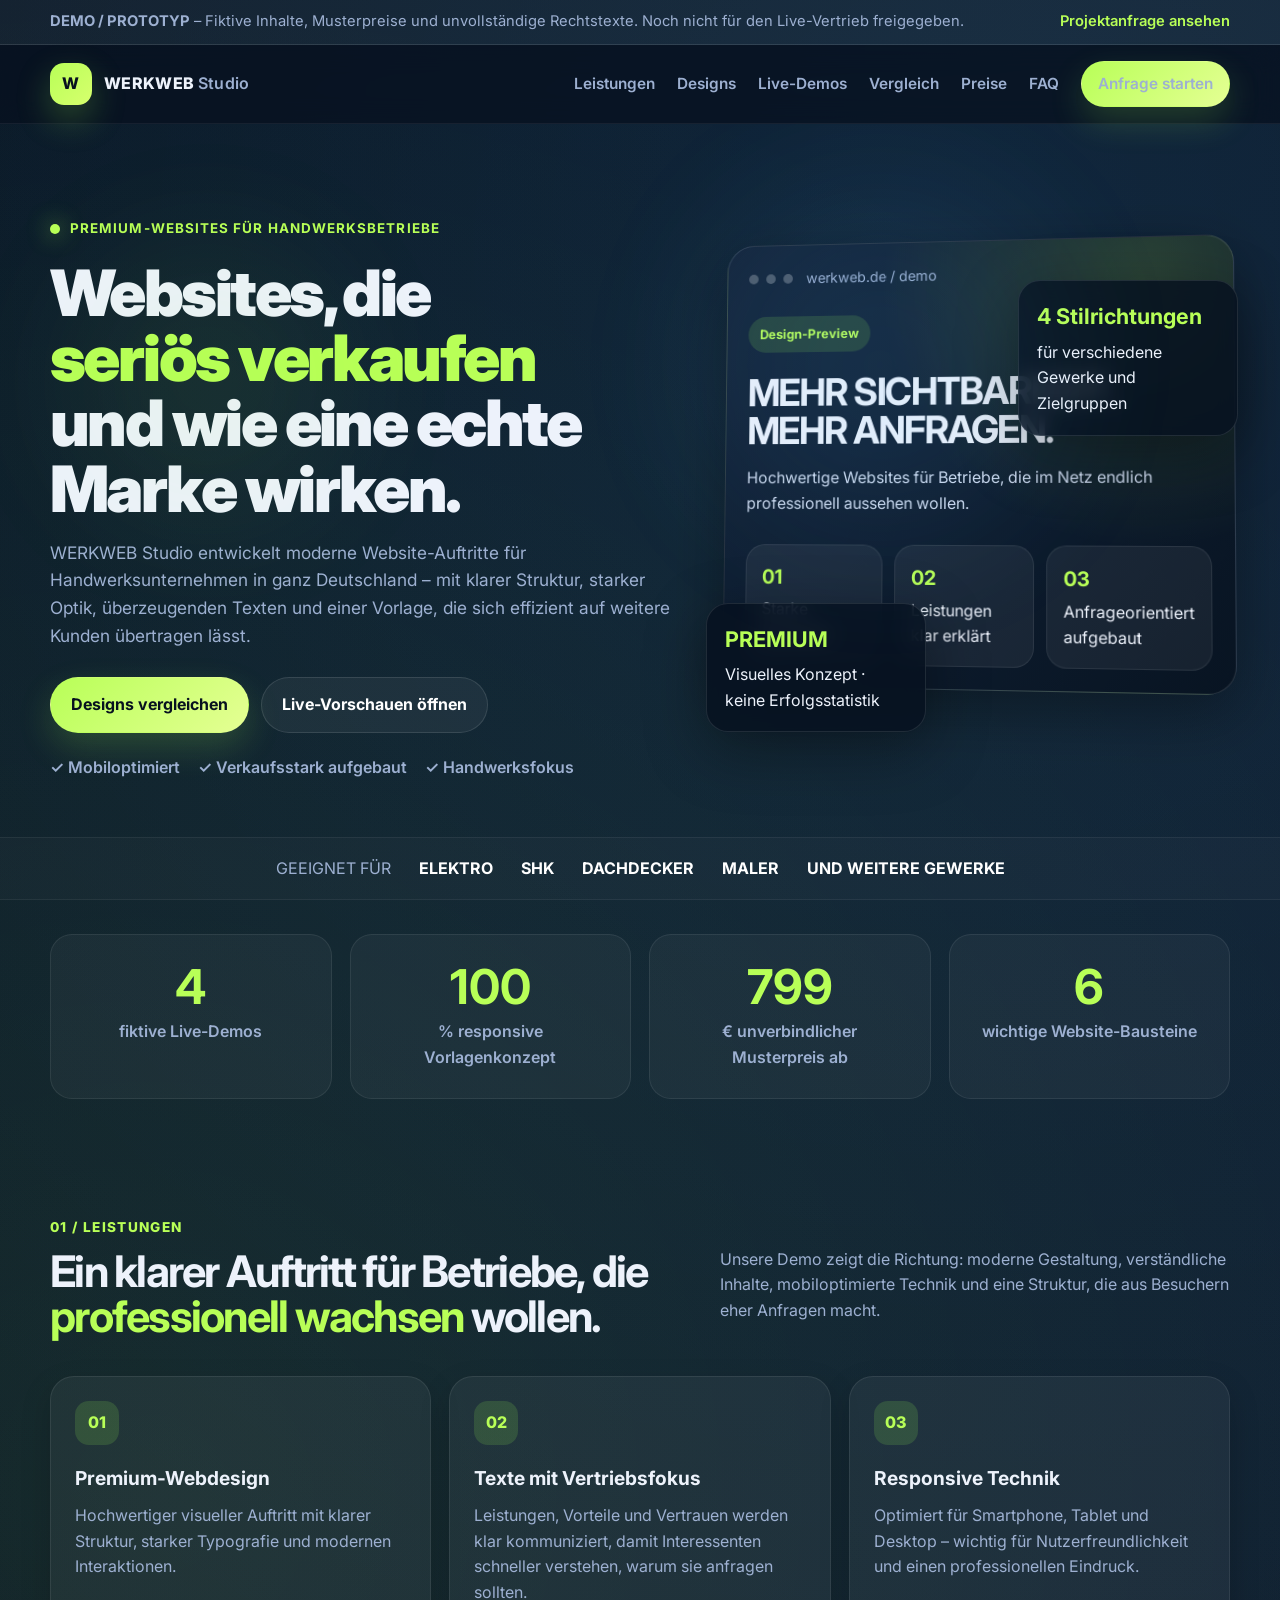
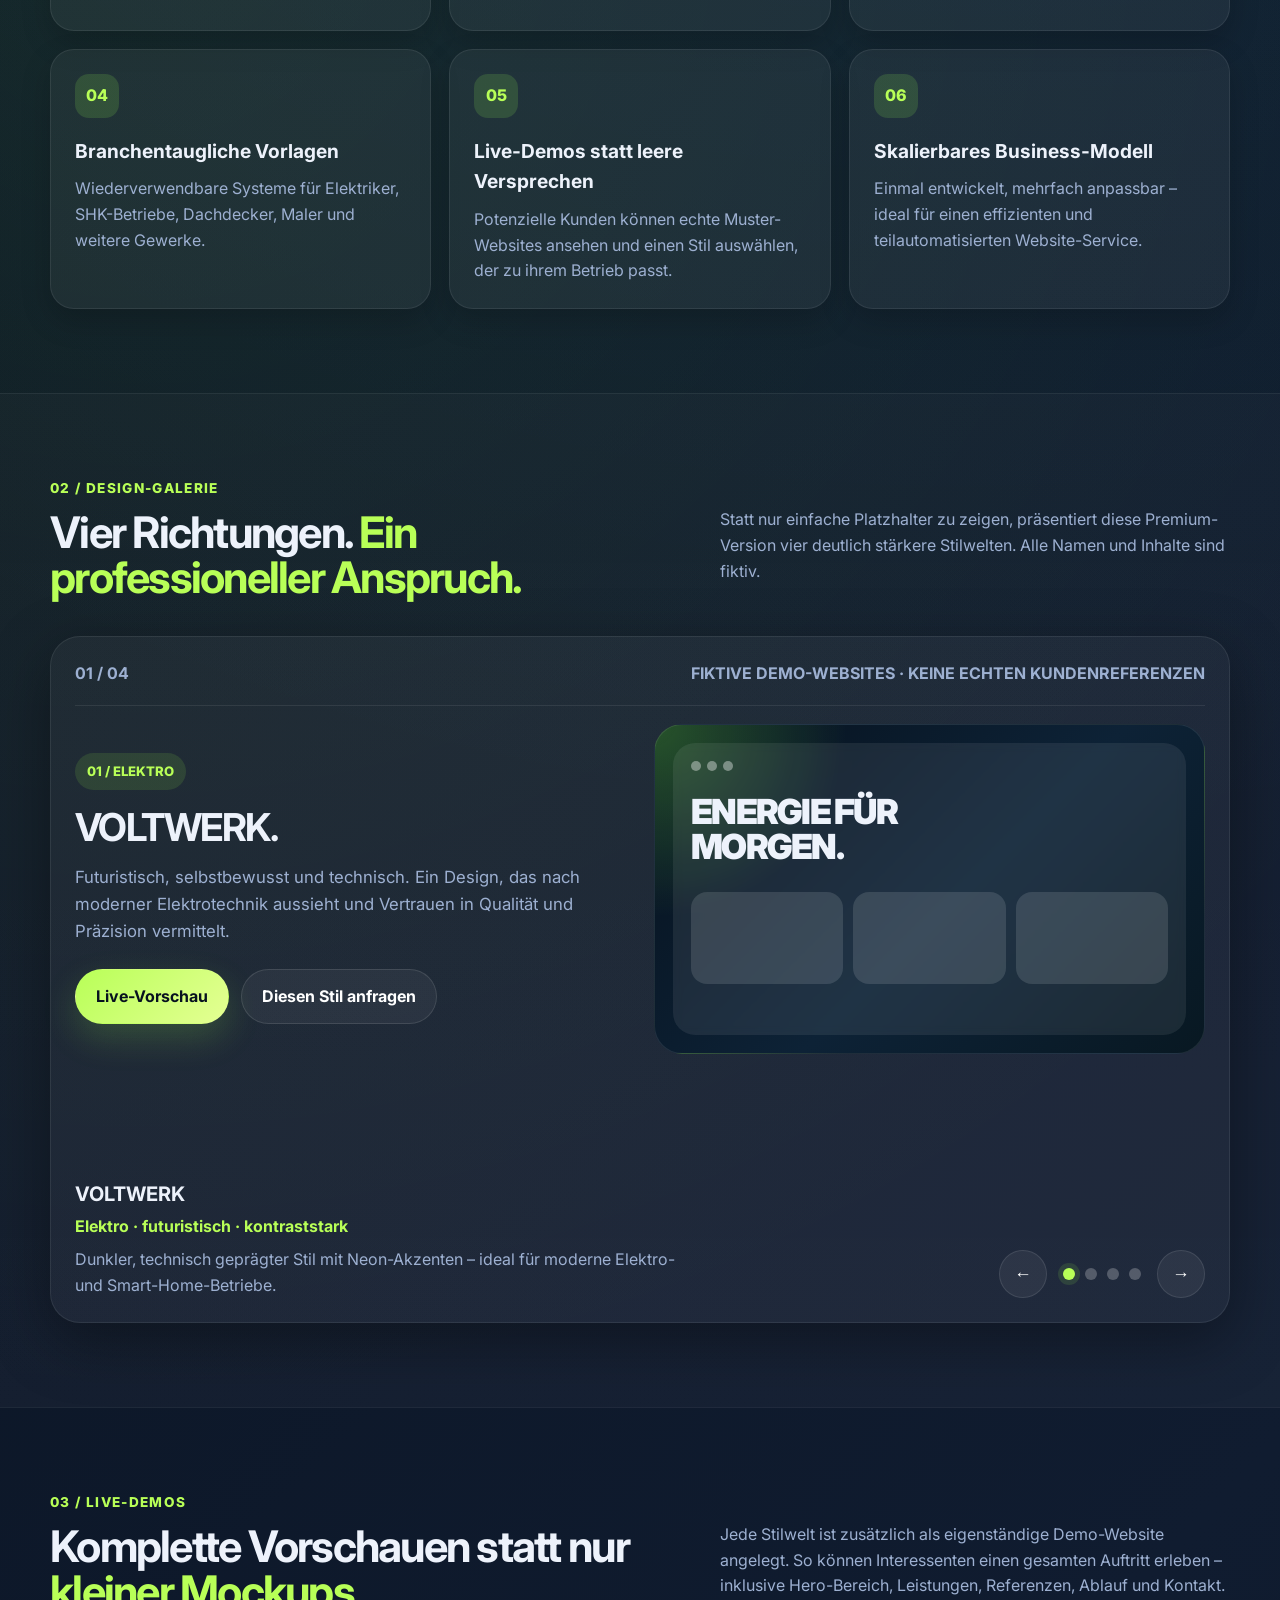
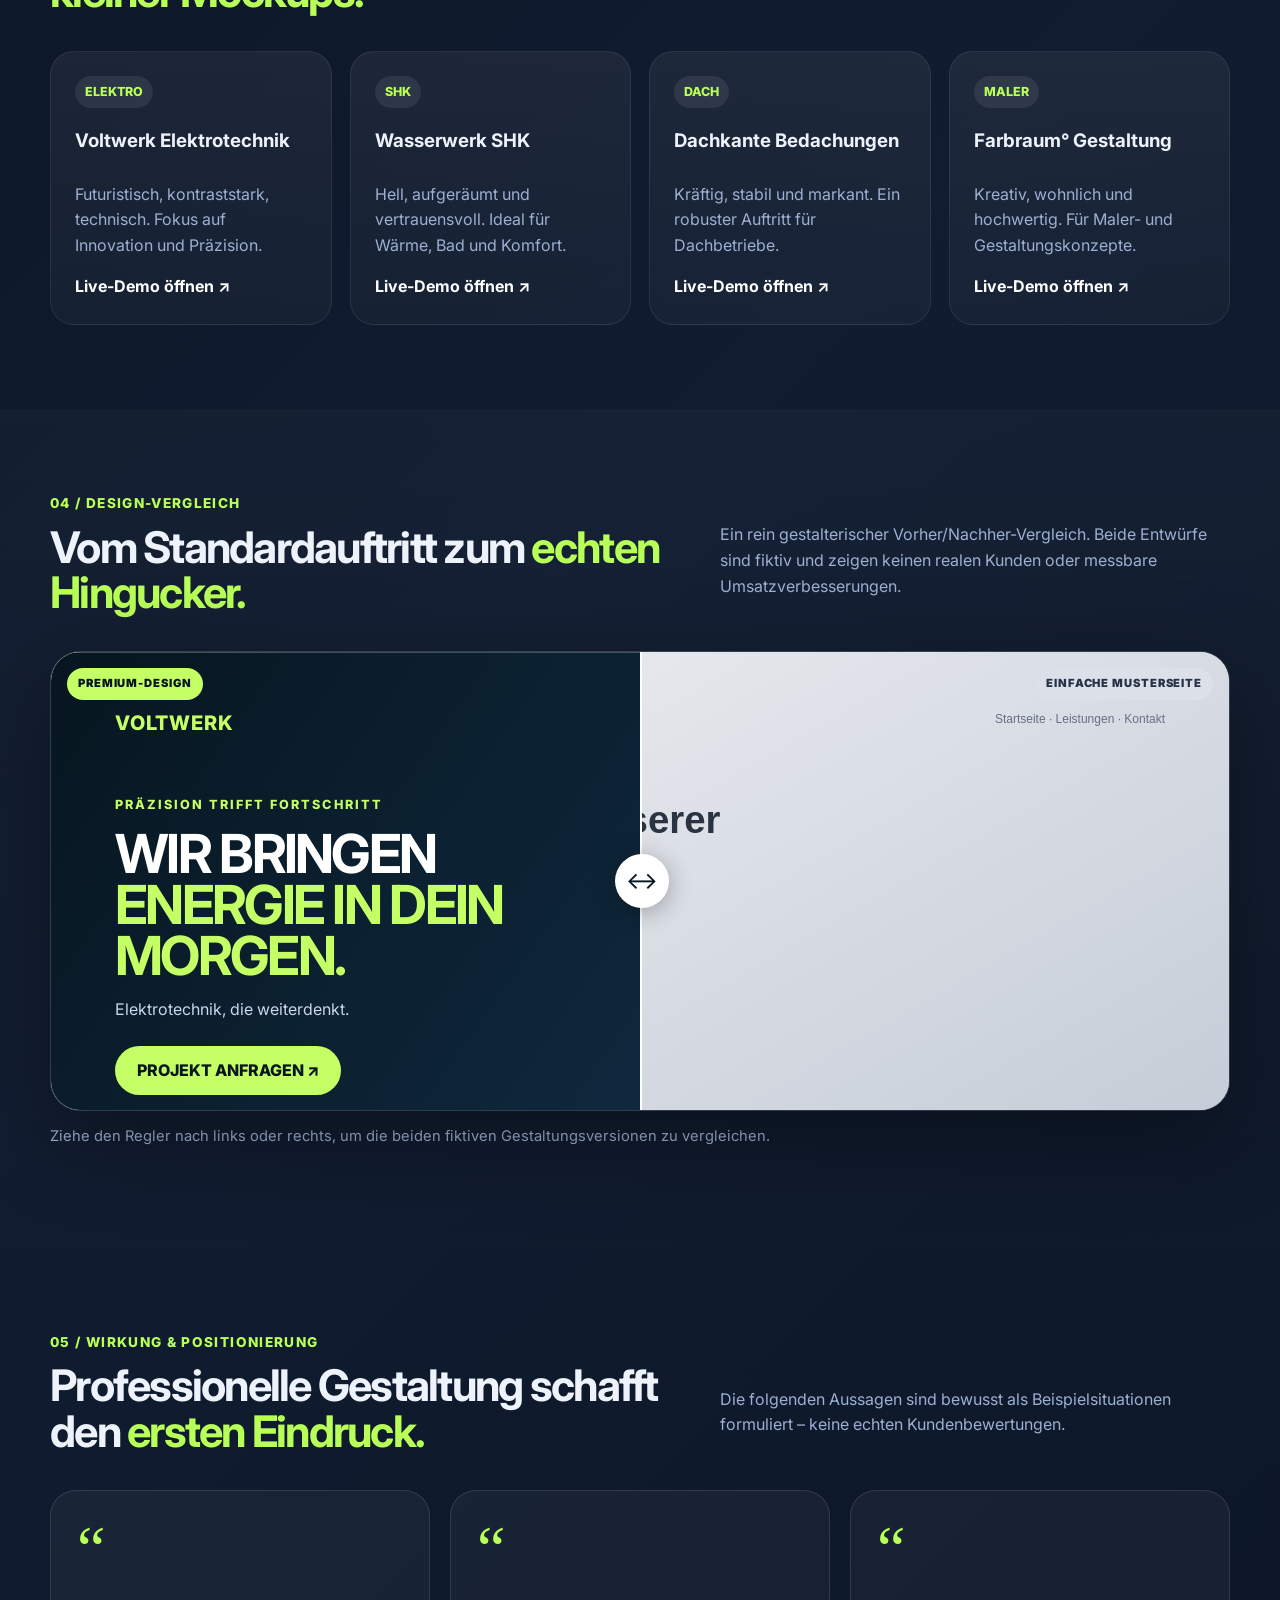
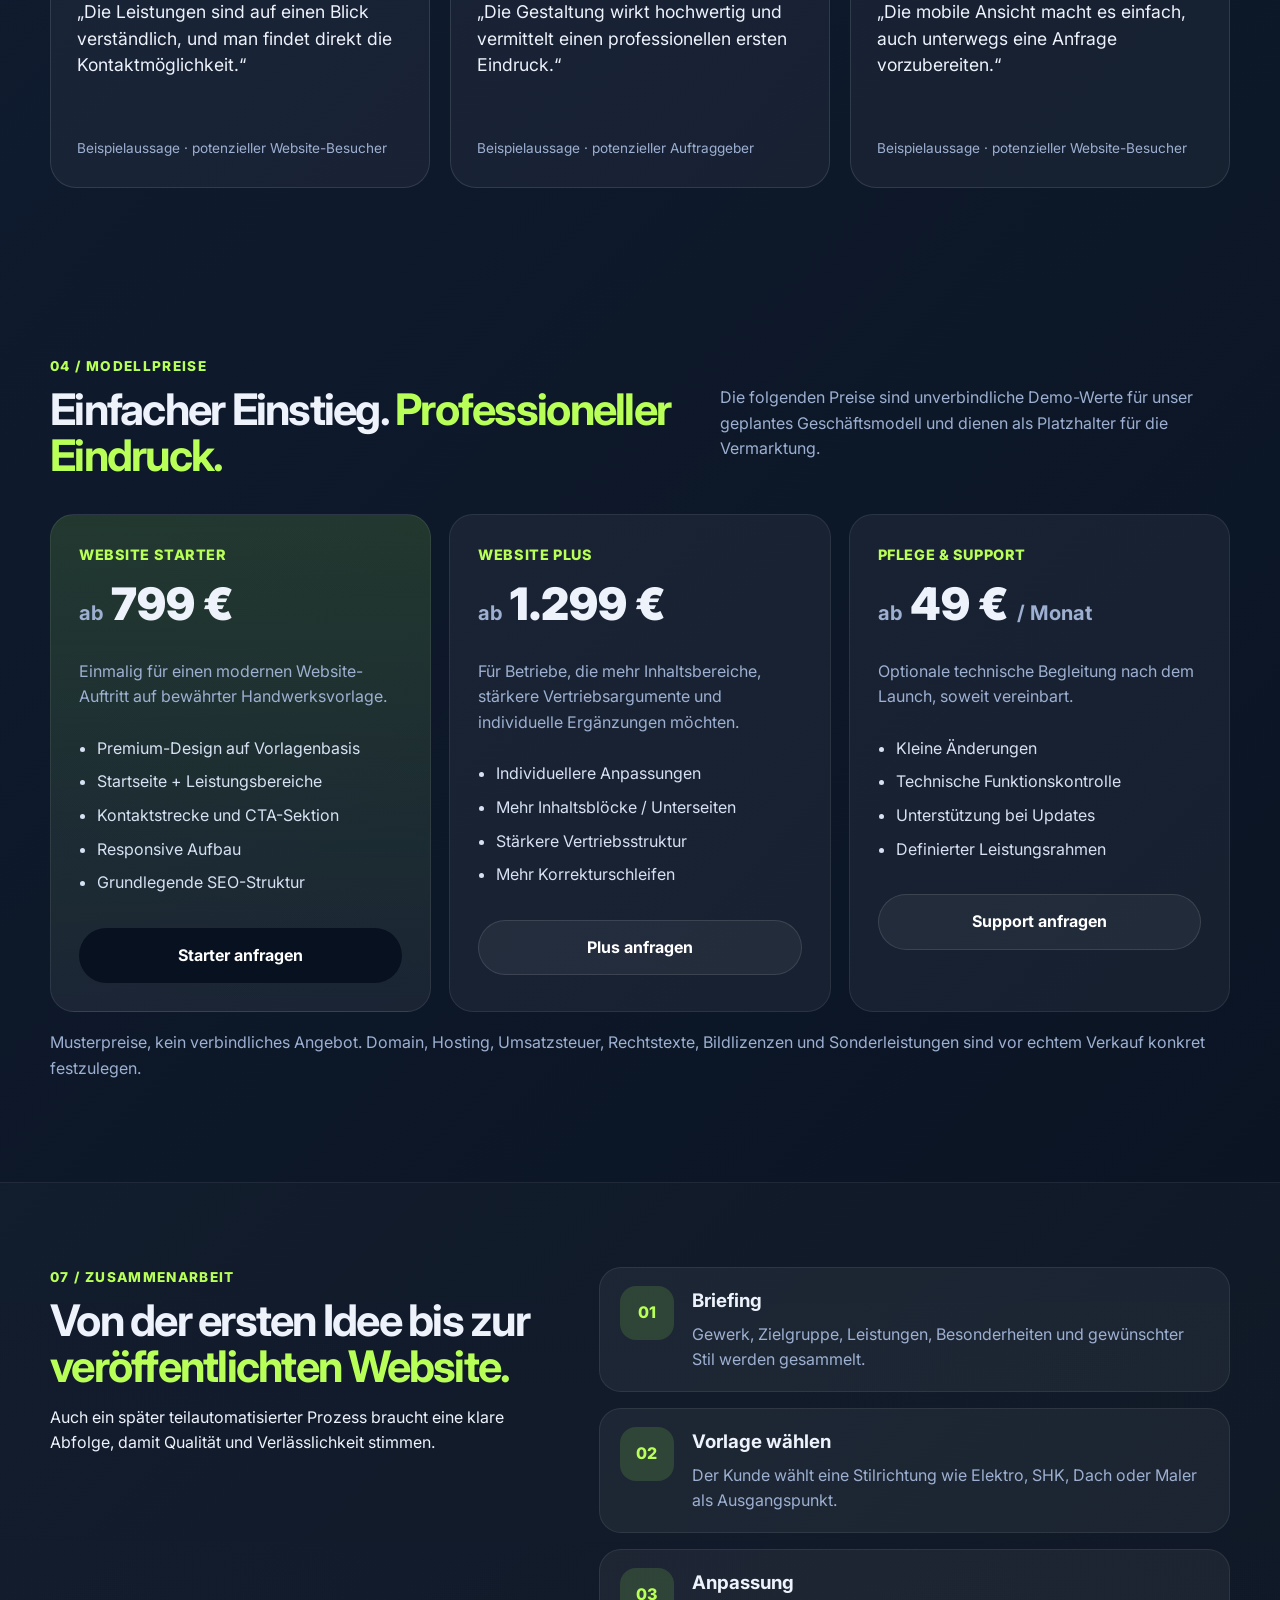
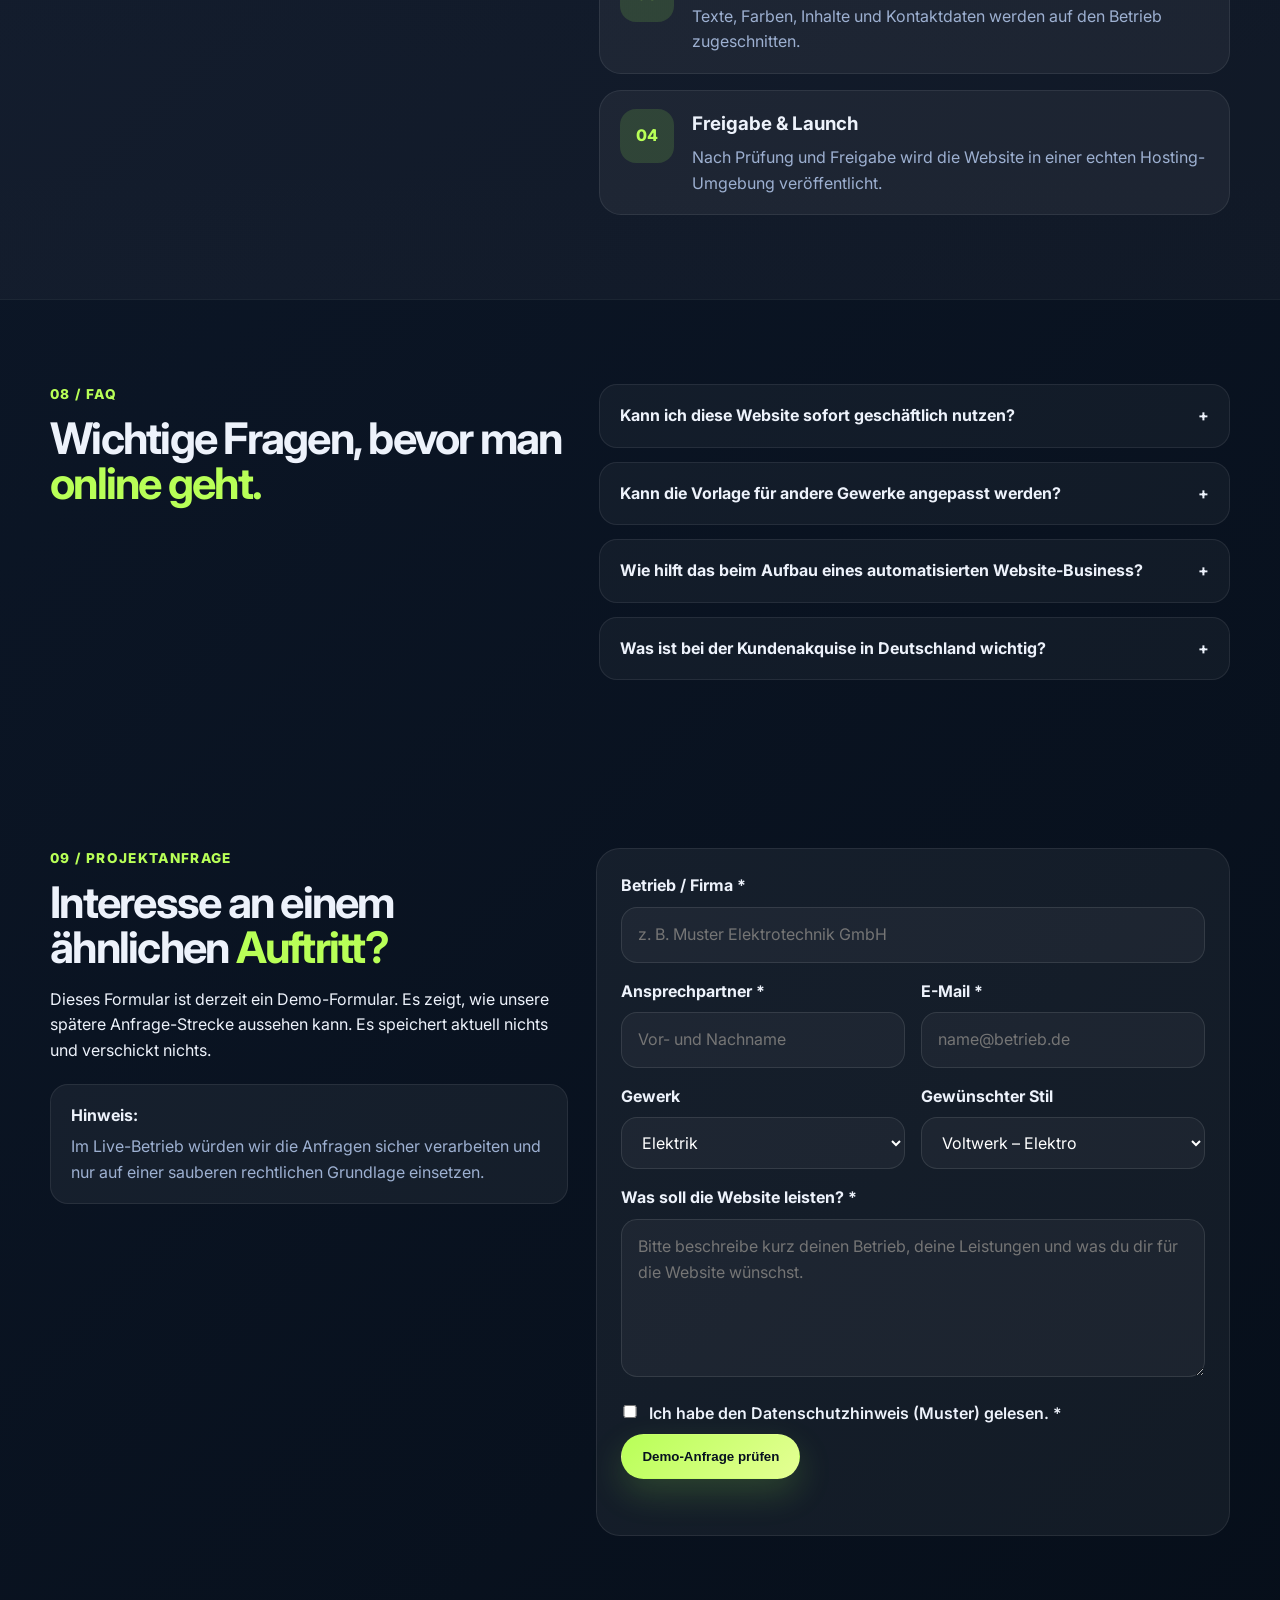
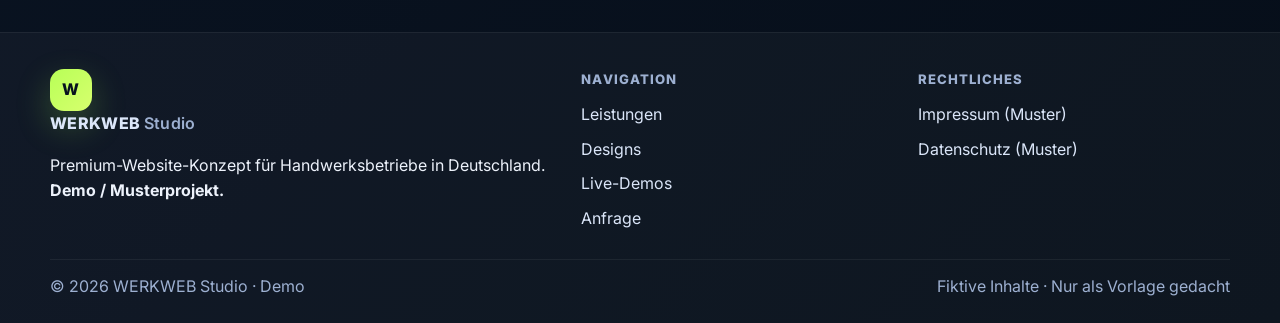
==== commit 28e405a2: "Add files via upload" ====
--- a/index.html
+++ b/index.html
@@ -1,38 +1,454 @@
-<!doctype html><html lang="de"><head><meta charset="utf-8"><meta name="viewport" content="width=device-width,initial-scale=1"><meta name="theme-color" content="#0b1324"><meta name="description" content="Moderne Websites für Handwerksbetriebe. WERKWEB Studio – Agenturkonzept und Demo."><title>WERKWEB Studio – Websites fürs Handwerk (DEMO)</title><link rel="stylesheet" href="styles.css"><script defer src="script.js"></script></head><body>
-<div class="notice"><strong>DEMO / KONZEPT</strong> – WERKWEB Studio ist ein vorläufiger Markenname, keine bestätigte Firma.</div>
-<header class="header"><div class="wrap nav"><a class="brand" href="#start"><span class="brand-icon">W<span>.</span></span>WERKWEB<span class="brand-light">STUDIO</span></a><button type="button" id="menuBtn" class="menu-btn" aria-controls="menu" aria-expanded="false" aria-label="Menü öffnen">☰</button><nav class="menu" id="menu" aria-label="Hauptnavigation"><a href="#leistungen">Leistungen</a><a href="#ablauf">Ablauf</a><a href="#designs">Designs</a><a href="#preise">Preise</a><a class="nav-cta" href="#kontakt">Projekt anfragen ↗</a></nav></div></header>
-<main><section id="start" class="hero"><div class="wrap hero-grid"><div><div class="eyebrow"><span class="pulse"></span>DIGITALER AUFTRITT FÜRS HANDWERK</div><h1>Dein Handwerk.<br><em>Unser Webdesign.</em><br>Mehr Anfragen.</h1><p class="lead">Du machst deine Arbeit richtig gut. Deine Website sollte das auch zeigen. Wir konzipieren moderne Websites für Elektriker, SHK-Betriebe, Maler, Dachdecker und andere Handwerksunternehmen.</p><div class="actions"><a class="btn primary" href="#kontakt">Projekt unverbindlich besprechen ↗</a><a class="btn ghost" href="#designs">Designs ansehen ↘</a></div><div class="hero-chips"><span>✓ Mobiloptimiert</span><span>✓ Verständliche Angebote</span><span>✓ Branchenfokus</span></div></div><div class="preview-panel" aria-label="Gestalterische Vorschau"><div class="panel-header"><span class="dots"><i></i><i></i><i></i></span><span>Website-Vorschau · DEMO</span><span>↗</span></div><div class="panel-body"><div class="mock-nav"><strong>VOLT<span>WERK.</span></strong><span>Leistungen &nbsp; Über uns &nbsp; Kontakt</span></div><div class="mock-small">ELEKTROTECHNIK. EINFACH GUT.</div><div class="mock-title">STROM FÜR<br><b>MORGEN.</b></div><p>Elektroinstallationen, moderne Technik und zuverlässiger Service.</p><span class="mock-button">Projekt anfragen ↗</span><div class="mock-grid"><span>01<br>Installation</span><span>02<br>Smart Home</span><span>03<br>Prüfung</span></div></div><div class="panel-label">FIKTIVER ELEKTROBETRIEB</div></div></div></section>
-<section class="strip"><div class="wrap strip-inner"><span>GEMACHT FÜR</span><strong>ELEKTRO</strong><b>✳</b><strong>SHK</strong><b>✳</b><strong>DACH</strong><b>✳</b><strong>MALER</strong><b>✳</b><strong>WEITERE GEWERKE</strong></div></section>
-<section id="leistungen" class="section"><div class="wrap"><div class="section-heading"><div><span class="kicker">01 / LEISTUNGEN</span><h2>Alles, was deine Website <em>braucht.</em></h2></div><p>Ein klarer Online-Auftritt, mit dem Interessenten schnell verstehen, was dein Betrieb anbietet und wie sie dich erreichen.</p></div><div class="service-grid"><article class="service"><div class="service-top"><span>01</span><span class="service-icon">▣</span></div><h3>Webdesign & Entwicklung</h3><p>Professionelle Gestaltung und gute Darstellung auf Smartphone, Tablet und Computer.</p><span class="service-tag">KLAR & MODERN</span></article><article class="service"><div class="service-top"><span>02</span><span class="service-icon">⌁</span></div><h3>Lokale Auffindbarkeit</h3><p>Saubere Seitenstruktur, passende Titel und verständliche Leistungsbeschreibungen als SEO-Grundlage.</p><span class="service-tag">SEO-GRUNDLAGEN</span></article><article class="service"><div class="service-top"><span>03</span><span class="service-icon">↗</span></div><h3>Kontakt & Anfragen</h3><p>Gut sichtbare Kontaktmöglichkeiten und nach Einrichtung ein funktionierendes Anfrageformular.</p><span class="service-tag">EINFACH ANFRAGEN</span></article><article class="service"><div class="service-top"><span>04</span><span class="service-icon">⟳</span></div><h3>Pflege & Aktualisierung</h3><p>Optionale Unterstützung bei technischen Updates und kleinen Inhaltsergänzungen.</p><span class="service-tag">OPTIONALER SERVICE</span></article></div></div></section>
-<section id="ablauf" class="section process"><div class="wrap"><span class="kicker">02 / ZUSAMMENARBEIT</span><div class="section-heading"><h2>Vom Gespräch<br>zur <em>fertigen Website.</em></h2><p>Transparenter Prozess mit klaren Freigaben.</p></div><div class="steps"><article><span class="num">01</span><h3>Kennenlernen</h3><p>Wir klären Ziele, Zielgruppe und Leistungsumfang.</p></article><article><span class="num">02</span><h3>Konzept</h3><p>Du bekommst einen ersten Entwurf zur Abstimmung.</p></article><article><span class="num">03</span><h3>Umsetzung</h3><p>Wir bauen die Website und prüfen die technische Grundlage.</p></article><article><span class="num">04</span><h3>Freigabe & Launch</h3><p>Nach deiner Freigabe wird die Seite beim vereinbarten Hosting veröffentlicht.</p></article></div></div></section>
-<section id="designs" class="section design-section" aria-labelledby="design-title">
-<div class="wrap">
-  <div class="section-heading design-heading"><div><span class="kicker">03 / DESIGN-GALERIE</span><h2 id="design-title">Ein Handwerk.<br><em>Viele Möglichkeiten.</em></h2></div><p>Vier unterschiedliche Designrichtungen für Handwerksbetriebe. Entdecke, welcher Stil zu deinem Unternehmen passen könnte. Alle Betriebe sind frei erfunden.</p></div>
-  <div class="design-stage" id="designSlider" role="region" aria-roledescription="Karussell" aria-label="Website-Designs" tabindex="0">
-    <div class="design-topline"><span class="design-index" id="slideCount" aria-live="polite">01 / 04</span><span class="design-demo-note">GESTALTUNGSENTWURF · KEINE ECHTE KUNDENREFERENZ</span></div>
-    <div class="design-window">
-      <article class="design-slide theme-electric is-active" id="design-slide-0" aria-label="1 von 4: Voltwerk, Elektro" aria-hidden="false">
-        <div class="mini-browser"><span class="browser-dots"><i></i><i></i><i></i></span><span>voltwerk.demo / designkonzept</span><span>↗</span></div>
-        <div class="mini-content"><div class="mini-nav"><strong>VOLTWERK<span>.</span></strong><span>Leistungen &nbsp; Projekte &nbsp; Kontakt</span><b>ANFRAGEN ↗</b></div><div class="mini-main"><div class="mini-label">ELEKTROTECHNIK / DEMO</div><h3>ENERGIE FÜR<br><em>MORGEN.</em></h3><p>Starke Lösungen für Strom, Smart Home und sichere Installationen.</p><span class="mini-cta">Projekt starten ↗</span></div><div class="mini-services"><span>01 / ELEKTRO</span><span>02 / SMART HOME</span><span>03 / PRÜFUNG</span></div></div>
+<!doctype html>
+<html lang="de">
+<head>
+  <meta charset="utf-8">
+  <meta name="viewport" content="width=device-width, initial-scale=1">
+  <meta name="theme-color" content="#09111f">
+  <meta name="description" content="WERKWEB Studio – Premium-Websites für Handwerksbetriebe in Deutschland. Demo-Version mit Design-Galerie und vier Live-Vorschauen.">
+  <title>WERKWEB Studio V4 – Premium-Websites fürs Handwerk (DEMO)</title>
+  <link rel="preconnect" href="https://fonts.googleapis.com">
+  <link rel="preconnect" href="https://fonts.gstatic.com" crossorigin>
+  <link href="https://fonts.googleapis.com/css2?family=Inter:wght@400;500;600;700;800;900&display=swap" rel="stylesheet">
+  <link rel="stylesheet" href="styles.css">
+  <script defer src="script.js"></script>
+</head>
+<body>
+  <div class="topbar">
+    <div class="container topbar-inner">
+      <span><strong>DEMO / PROTOTYP</strong> – Fiktive Inhalte, Musterpreise und unvollständige Rechtstexte. Noch nicht für den Live-Vertrieb freigegeben.</span>
+      <a href="#kontakt">Projektanfrage ansehen</a>
+    </div>
+  </div>
+
+  <header class="site-header" id="top">
+    <div class="container nav-wrap">
+      <a class="brand" href="#top" aria-label="WERKWEB Studio Startseite">
+        <span class="brand-mark">W</span>
+        <span class="brand-text">WERKWEB <em>Studio</em></span>
+      </a>
+      <button class="menu-toggle" id="menuToggle" aria-expanded="false" aria-controls="mainNav" aria-label="Menü öffnen">☰</button>
+      <nav class="main-nav" id="mainNav" aria-label="Hauptnavigation">
+        <a href="#leistungen">Leistungen</a>
+        <a href="#designs">Designs</a>
+        <a href="#portfolio">Live-Demos</a>
+        <a href="#vergleich">Vergleich</a><a href="#preise">Preise</a>
+        <a href="#faq">FAQ</a>
+        <a class="button button-small button-primary" href="#kontakt">Anfrage starten</a>
+      </nav>
+    </div>
+  </header>
+
+  <main>
+    <section class="hero">
+      <div class="hero-grid container">
+        <div class="hero-copy reveal">
+          <div class="eyebrow"><span class="eyebrow-dot"></span> PREMIUM-WEBSITES FÜR HANDWERKSBETRIEBE</div>
+          <h1>Websites, die <span>seriös verkaufen</span><br> und wie eine echte Marke wirken.</h1>
+          <p class="hero-lead">WERKWEB Studio entwickelt moderne Website-Auftritte für Handwerksunternehmen in ganz Deutschland – mit klarer Struktur, starker Optik, überzeugenden Texten und einer Vorlage, die sich effizient auf weitere Kunden übertragen lässt.</p>
+          <div class="hero-actions">
+            <a class="button button-primary" href="#designs">Designs vergleichen</a>
+            <a class="button button-secondary" href="#portfolio">Live-Vorschauen öffnen</a>
+          </div>
+          <div class="trust-row">
+            <span>✓ Mobiloptimiert</span>
+            <span>✓ Verkaufsstark aufgebaut</span>
+            <span>✓ Handwerksfokus</span>
+          </div>
+        </div>
+        <div class="hero-showcase reveal">
+          <div class="showcase-card showcase-main">
+            <div class="browser-bar"><span></span><span></span><span></span><em>werkweb.de / demo</em></div>
+            <div class="showcase-badge">Design-Preview</div>
+            <h2>MEHR SICHTBARKEIT.<br>MEHR ANFRAGEN.</h2>
+            <p>Hochwertige Websites für Betriebe, die im Netz endlich professionell aussehen wollen.</p>
+            <div class="showcase-panels">
+              <div><strong>01</strong><span>Starke Startseite</span></div>
+              <div><strong>02</strong><span>Leistungen klar erklärt</span></div>
+              <div><strong>03</strong><span>Anfrageorientiert aufgebaut</span></div>
+            </div>
+          </div>
+          <div class="floating-card card-a">
+            <strong>PREMIUM</strong>
+            <span>Visuelles Konzept · keine Erfolgsstatistik</span>
+          </div>
+          <div class="floating-card card-b">
+            <strong>4 Stilrichtungen</strong>
+            <span>für verschiedene Gewerke und Zielgruppen</span>
+          </div>
+        </div>
+      </div>
+      <div class="hero-glow hero-glow-a"></div>
+      <div class="hero-glow hero-glow-b"></div>
+    </section>
+
+    <section class="logo-strip">
+      <div class="container logo-strip-inner">
+        <span>GEEIGNET FÜR</span>
+        <strong>ELEKTRO</strong>
+        <strong>SHK</strong>
+        <strong>DACHDECKER</strong>
+        <strong>MALER</strong>
+        <strong>UND WEITERE GEWERKE</strong>
+      </div>
+    </section>
+
+    <section class="metrics container reveal">
+      <article>
+        <strong data-count="4">0</strong>
+        <span>fiktive Live-Demos</span>
       </article>
-      <article class="design-slide theme-shk" id="design-slide-1" aria-label="2 von 4: Wasserwerk, Sanitär und Heizung" aria-hidden="true" hidden>
-        <div class="mini-browser"><span class="browser-dots"><i></i><i></i><i></i></span><span>wasserwerk.demo / designkonzept</span><span>↗</span></div>
-        <div class="mini-content"><div class="mini-nav"><strong>WASSER<span>WERK</span></strong><span>Bad &nbsp; Heizung &nbsp; Service</span><b>Kontakt ↗</b></div><div class="mini-main"><div class="mini-label">HEIZUNG · BAD · KLIMA / DEMO</div><h3>WÄRME, DIE<br><em>BLEIBT.</em></h3><p>Moderne Bäder. Effiziente Heizsysteme. Handwerk mit Gefühl.</p><span class="mini-cta">Leistungen entdecken ↗</span></div><div class="mini-services"><span>WOHLFÜHLBAD</span><span>HEIZTECHNIK</span><span>WARTUNG</span></div></div>
+      <article>
+        <strong data-count="100">0</strong>
+        <span>% responsive Vorlagenkonzept</span>
       </article>
-      <article class="design-slide theme-roof" id="design-slide-2" aria-label="3 von 4: Dachkante, Dachdeckerei" aria-hidden="true" hidden>
-        <div class="mini-browser"><span class="browser-dots"><i></i><i></i><i></i></span><span>dachkante.demo / designkonzept</span><span>↗</span></div>
-        <div class="mini-content"><div class="mini-nav"><strong>△ DACHKANTE</strong><span>Handwerk &nbsp; Referenzen &nbsp; Über uns</span><b>Jetzt anfragen ↗</b></div><div class="mini-main"><div class="mini-label">DACHDECKERHANDWERK / DEMO</div><h3>WIR DENKEN<br><em>WEITER OBEN.</em></h3><p>Durchdachte Dachlösungen. Beständige Qualität. Klare Kante.</p><span class="mini-cta">Unsere Arbeit ansehen ↗</span></div><div class="mini-services"><span>STEILDACH</span><span>FLACHDACH</span><span>SANIERUNG</span></div></div>
+      <article>
+        <strong data-count="799">0</strong>
+        <span>€ unverbindlicher Musterpreis ab</span>
       </article>
-      <article class="design-slide theme-paint" id="design-slide-3" aria-label="4 von 4: Farbraum, Malerbetrieb" aria-hidden="true" hidden>
-        <div class="mini-browser"><span class="browser-dots"><i></i><i></i><i></i></span><span>farbraum.demo / designkonzept</span><span>↗</span></div>
-        <div class="mini-content"><div class="mini-nav"><strong>farbraum<span>°</span></strong><span>Studio &nbsp; Leistungen &nbsp; Projekte</span><b>Projekt anfragen ↗</b></div><div class="mini-main"><div class="mini-label">MALER & RAUMGESTALTUNG / DEMO</div><h3>RÄUME MIT<br><em>CHARAKTER.</em></h3><p>Farben, Oberflächen und Ideen, die Räume verwandeln.</p><span class="mini-cta">Inspiration entdecken ↗</span></div><div class="mini-services"><span>FARBKONZEPTE</span><span>INNENRÄUME</span><span>FASSADEN</span></div></div>
+      <article>
+        <strong data-count="6">0</strong>
+        <span>wichtige Website-Bausteine</span>
       </article>
+    </section>
+
+    <section class="section" id="leistungen">
+      <div class="container">
+        <div class="section-head reveal">
+          <div>
+            <span class="kicker">01 / LEISTUNGEN</span>
+            <h2>Ein klarer Auftritt für Betriebe, die <span>professionell wachsen</span> wollen.</h2>
+          </div>
+          <p>Unsere Demo zeigt die Richtung: moderne Gestaltung, verständliche Inhalte, mobiloptimierte Technik und eine Struktur, die aus Besuchern eher Anfragen macht.</p>
+        </div>
+        <div class="feature-grid">
+          <article class="glass-card reveal"><span class="num">01</span><h3>Premium-Webdesign</h3><p>Hochwertiger visueller Auftritt mit klarer Struktur, starker Typografie und modernen Interaktionen.</p></article>
+          <article class="glass-card reveal"><span class="num">02</span><h3>Texte mit Vertriebsfokus</h3><p>Leistungen, Vorteile und Vertrauen werden klar kommuniziert, damit Interessenten schneller verstehen, warum sie anfragen sollten.</p></article>
+          <article class="glass-card reveal"><span class="num">03</span><h3>Responsive Technik</h3><p>Optimiert für Smartphone, Tablet und Desktop – wichtig für Nutzerfreundlichkeit und einen professionellen Eindruck.</p></article>
+          <article class="glass-card reveal"><span class="num">04</span><h3>Branchentaugliche Vorlagen</h3><p>Wiederverwendbare Systeme für Elektriker, SHK-Betriebe, Dachdecker, Maler und weitere Gewerke.</p></article>
+          <article class="glass-card reveal"><span class="num">05</span><h3>Live-Demos statt leere Versprechen</h3><p>Potenzielle Kunden können echte Muster-Websites ansehen und einen Stil auswählen, der zu ihrem Betrieb passt.</p></article>
+          <article class="glass-card reveal"><span class="num">06</span><h3>Skalierbares Business-Modell</h3><p>Einmal entwickelt, mehrfach anpassbar – ideal für einen effizienten und teilautomatisierten Website-Service.</p></article>
+        </div>
+      </div>
+    </section>
+
+    <section class="section dark-section" id="designs">
+      <div class="container">
+        <div class="section-head reveal">
+          <div>
+            <span class="kicker">02 / DESIGN-GALERIE</span>
+            <h2>Vier Richtungen. <span>Ein professioneller Anspruch.</span></h2>
+          </div>
+          <p>Statt nur einfache Platzhalter zu zeigen, präsentiert diese Premium-Version vier deutlich stärkere Stilwelten. Alle Namen und Inhalte sind fiktiv.</p>
+        </div>
+
+        <div class="slider-shell reveal" role="region" aria-roledescription="Karussell" aria-label="Design-Galerie" tabindex="0">
+          <div class="slider-top">
+            <span id="designCounter">01 / 04</span>
+            <span>FIKTIVE DEMO-WEBSITES · KEINE ECHTEN KUNDENREFERENZEN</span>
+          </div>
+          <div class="design-slider" id="designSlider" aria-live="polite">
+            <article class="design-slide active" data-name="VOLTWERK" data-subtitle="Elektro · futuristisch · kontraststark" data-description="Dunkler, technisch geprägter Stil mit Neon-Akzenten – ideal für moderne Elektro- und Smart-Home-Betriebe.">
+              <div class="slide-copy">
+                <span class="slide-tag">01 / ELEKTRO</span>
+                <h3>VOLTWERK.</h3>
+                <p>Futuristisch, selbstbewusst und technisch. Ein Design, das nach moderner Elektrotechnik aussieht und Vertrauen in Qualität und Präzision vermittelt.</p>
+                <div class="slide-actions">
+                  <a class="button button-primary" href="referenz-elektro/index.html">Live-Vorschau</a>
+                  <a class="button button-secondary" href="#kontakt">Diesen Stil anfragen</a>
+                </div>
+              </div>
+              <div class="slide-visual visual-electric">
+                <div class="mini-site">
+                  <div class="mini-bar"><span></span><span></span><span></span></div>
+                  <div class="mini-title">ENERGIE FÜR MORGEN.</div>
+                  <div class="mini-grid"><div></div><div></div><div></div></div>
+                </div>
+              </div>
+            </article>
+
+            <article class="design-slide" data-name="WASSERWERK" data-subtitle="SHK · hell · hochwertig" data-description="Lichtes, vertrauensvolles Design für Sanitär, Heizung und Badmodernisierung – hochwertig, sauber und freundlich.">
+              <div class="slide-copy">
+                <span class="slide-tag">02 / SHK</span>
+                <h3>WASSERWERK</h3>
+                <p>Ruhig, modern und hochwertig. Ideal für Betriebe, die Wärme, Komfort und saubere Lösungen verkaufen möchten.</p>
+                <div class="slide-actions">
+                  <a class="button button-primary" href="referenz-shk/index.html">Live-Vorschau</a>
+                  <a class="button button-secondary" href="#kontakt">Diesen Stil anfragen</a>
+                </div>
+              </div>
+              <div class="slide-visual visual-shk">
+                <div class="mini-site">
+                  <div class="mini-bar"><span></span><span></span><span></span></div>
+                  <div class="mini-title">WÄRME, DIE BLEIBT.</div>
+                  <div class="mini-grid"><div></div><div></div><div></div></div>
+                </div>
+              </div>
+            </article>
+
+            <article class="design-slide" data-name="DACHKANTE" data-subtitle="Dachdecker · robust · kraftvoll" data-description="Kräftige Farben, starke Bildwirkung und markante Flächen für Dachdeckerbetriebe mit einem robusten Auftritt.">
+              <div class="slide-copy">
+                <span class="slide-tag">03 / DACHDECKER</span>
+                <h3>DACHKANTE</h3>
+                <p>Maskulin, klar und selbstbewusst. Für Betriebe, die solide Arbeit, Sicherheit und Bestand kommunizieren wollen.</p>
+                <div class="slide-actions">
+                  <a class="button button-primary" href="referenz-dach/index.html">Live-Vorschau</a>
+                  <a class="button button-secondary" href="#kontakt">Diesen Stil anfragen</a>
+                </div>
+              </div>
+              <div class="slide-visual visual-roof">
+                <div class="mini-site">
+                  <div class="mini-bar"><span></span><span></span><span></span></div>
+                  <div class="mini-title">WIR DENKEN WEITER OBEN.</div>
+                  <div class="mini-grid"><div></div><div></div><div></div></div>
+                </div>
+              </div>
+            </article>
+
+            <article class="design-slide" data-name="FARBRAUM°" data-subtitle="Maler · kreativ · elegant" data-description="Lebendig, elegant und atmosphärisch – für Malerbetriebe, Raumgestaltung und kreative Oberflächen.">
+              <div class="slide-copy">
+                <span class="slide-tag">04 / MALER</span>
+                <h3>FARBRAUM°</h3>
+                <p>Designorientiert und emotional. Perfekt für Betriebe, die Wohngefühl, Qualität und ästhetische Beratung verkaufen möchten.</p>
+                <div class="slide-actions">
+                  <a class="button button-primary" href="referenz-maler/index.html">Live-Vorschau</a>
+                  <a class="button button-secondary" href="#kontakt">Diesen Stil anfragen</a>
+                </div>
+              </div>
+              <div class="slide-visual visual-paint">
+                <div class="mini-site">
+                  <div class="mini-bar"><span></span><span></span><span></span></div>
+                  <div class="mini-title">RÄUME MIT CHARAKTER.</div>
+                  <div class="mini-grid"><div></div><div></div><div></div></div>
+                </div>
+              </div>
+            </article>
+          </div>
+          <div class="slider-controls">
+            <div class="slider-info">
+              <strong id="designName">VOLTWERK</strong>
+              <span id="designSubtitle">Elektro · futuristisch · kontraststark</span>
+              <p id="designDescription">Dunkler, technisch geprägter Stil mit Neon-Akzenten – ideal für moderne Elektro- und Smart-Home-Betriebe.</p>
+            </div>
+            <div class="slider-nav">
+              <button id="prevBtn" class="circle-btn" aria-label="Vorheriges Design">←</button>
+              <div class="dots" id="sliderDots" aria-label="Designauswahl"></div>
+              <button id="nextBtn" class="circle-btn" aria-label="Nächstes Design">→</button>
+            </div>
+          </div>
+        </div>
+      </div>
+    </section>
+
+    <section class="section" id="portfolio">
+      <div class="container">
+        <div class="section-head reveal">
+          <div>
+            <span class="kicker">03 / LIVE-DEMOS</span>
+            <h2>Komplette Vorschauen statt nur <span>kleiner Mockups.</span></h2>
+          </div>
+          <p>Jede Stilwelt ist zusätzlich als eigenständige Demo-Website angelegt. So können Interessenten einen gesamten Auftritt erleben – inklusive Hero-Bereich, Leistungen, Referenzen, Ablauf und Kontakt.</p>
+        </div>
+        <div class="portfolio-grid">
+          <article class="portfolio-card reveal"><span class="portfolio-tag">ELEKTRO</span><h3>Voltwerk Elektrotechnik</h3><p>Futuristisch, kontraststark, technisch. Fokus auf Innovation und Präzision.</p><a href="referenz-elektro/index.html">Live-Demo öffnen ↗</a></article>
+          <article class="portfolio-card reveal"><span class="portfolio-tag">SHK</span><h3>Wasserwerk SHK</h3><p>Hell, aufgeräumt und vertrauensvoll. Ideal für Wärme, Bad und Komfort.</p><a href="referenz-shk/index.html">Live-Demo öffnen ↗</a></article>
+          <article class="portfolio-card reveal"><span class="portfolio-tag">DACH</span><h3>Dachkante Bedachungen</h3><p>Kräftig, stabil und markant. Ein robuster Auftritt für Dachbetriebe.</p><a href="referenz-dach/index.html">Live-Demo öffnen ↗</a></article>
+          <article class="portfolio-card reveal"><span class="portfolio-tag">MALER</span><h3>Farbraum° Gestaltung</h3><p>Kreativ, wohnlich und hochwertig. Für Maler- und Gestaltungskonzepte.</p><a href="referenz-maler/index.html">Live-Demo öffnen ↗</a></article>
+        </div>
+      </div>
+    </section>
+
+    <section class="section transformation-section" id="vergleich">
+      <div class="container">
+        <div class="section-head reveal"><div><span class="kicker">04 / DESIGN-VERGLEICH</span><h2>Vom Standardauftritt zum <span>echten Hingucker.</span></h2></div>
+        <p>Ein rein gestalterischer Vorher/Nachher-Vergleich. Beide Entwürfe sind fiktiv und zeigen keinen realen Kunden oder messbare Umsatzverbesserungen.</p></div>
+        <div class="comparison reveal" id="comparison">
+          <div class="comparison-side comparison-before" aria-label="Einfacher Musterentwurf">
+            <div class="compare-website old"><div class="old-nav">Elektro Müller <small>Startseite · Leistungen · Kontakt</small></div><h3>Herzlich Willkommen auf unserer Internetseite!</h3><p>Wir führen alle Elektroarbeiten aus. Kontaktieren Sie uns für weitere Informationen.</p><span class="old-button">Kontakt</span><div class="old-lines"><i></i><i></i><i></i></div></div>
+          </div>
+          <div class="comparison-side comparison-after" id="comparisonAfter" aria-label="Premium-Musterentwurf">
+            <div class="compare-website new"><div class="new-nav">VOLTWERK<span>ELEKTRO · SMART HOME</span></div><div class="new-kicker">PRÄZISION TRIFFT FORTSCHRITT</div><h3>WIR BRINGEN<br><em>ENERGIE IN DEIN<br>MORGEN.</em></h3><p>Elektrotechnik, die weiterdenkt.</p><span class="new-button">PROJEKT ANFRAGEN ↗</span><div class="new-lines"><i></i><i></i><i></i></div></div>
+          </div>
+          <span class="compare-label label-before">EINFACHE MUSTERSEITE</span><span class="compare-label label-after">PREMIUM-DESIGN</span>
+          <div class="compare-handle" id="compareHandle" aria-hidden="true"><span>↔</span></div>
+          <input id="comparisonRange" class="compare-range" type="range" min="0" max="100" value="50" aria-label="Vorher-Nachher-Trennlinie bewegen">
+        </div>
+        <p class="comparison-caption">Ziehe den Regler nach links oder rechts, um die beiden fiktiven Gestaltungsversionen zu vergleichen.</p>
+      </div>
+    </section>
+
+    <section class="section quote-section" id="konzept">
+      <div class="container">
+        <div class="section-head reveal"><div><span class="kicker">05 / WIRKUNG & POSITIONIERUNG</span><h2>Professionelle Gestaltung schafft den <span>ersten Eindruck.</span></h2></div><p>Die folgenden Aussagen sind bewusst als Beispielsituationen formuliert – keine echten Kundenbewertungen.</p></div>
+        <div class="quote-grid">
+          <article class="quote-card reveal"><div class="quote-mark">“</div><p>„Die Leistungen sind auf einen Blick verständlich, und man findet direkt die Kontaktmöglichkeit.“</p><span>Beispielaussage · potenzieller Website-Besucher</span></article>
+          <article class="quote-card reveal"><div class="quote-mark">“</div><p>„Die Gestaltung wirkt hochwertig und vermittelt einen professionellen ersten Eindruck.“</p><span>Beispielaussage · potenzieller Auftraggeber</span></article>
+          <article class="quote-card reveal"><div class="quote-mark">“</div><p>„Die mobile Ansicht macht es einfach, auch unterwegs eine Anfrage vorzubereiten.“</p><span>Beispielaussage · potenzieller Website-Besucher</span></article>
+        </div>
+      </div>
+    </section>
+
+    <section class="section" id="preise">
+      <div class="container">
+        <div class="section-head reveal">
+          <div>
+            <span class="kicker">04 / MODELLPREISE</span>
+            <h2>Einfacher Einstieg. <span>Professioneller Eindruck.</span></h2>
+          </div>
+          <p>Die folgenden Preise sind unverbindliche Demo-Werte für unser geplantes Geschäftsmodell und dienen als Platzhalter für die Vermarktung.</p>
+        </div>
+        <div class="pricing-grid">
+          <article class="pricing-card pricing-featured reveal">
+            <div class="pricing-label">Website Starter</div>
+            <div class="pricing-value"><span>ab</span> 799 €</div>
+            <p>Einmalig für einen modernen Website-Auftritt auf bewährter Handwerksvorlage.</p>
+            <ul>
+              <li>Premium-Design auf Vorlagenbasis</li>
+              <li>Startseite + Leistungsbereiche</li>
+              <li>Kontaktstrecke und CTA-Sektion</li>
+              <li>Responsive Aufbau</li>
+              <li>Grundlegende SEO-Struktur</li>
+            </ul>
+            <a class="button button-dark" href="#kontakt">Starter anfragen</a>
+          </article>
+          <article class="pricing-card reveal">
+            <div class="pricing-label">Website Plus</div>
+            <div class="pricing-value"><span>ab</span> 1.299 €</div>
+            <p>Für Betriebe, die mehr Inhaltsbereiche, stärkere Vertriebsargumente und individuelle Ergänzungen möchten.</p>
+            <ul>
+              <li>Individuellere Anpassungen</li>
+              <li>Mehr Inhaltsblöcke / Unterseiten</li>
+              <li>Stärkere Vertriebsstruktur</li>
+              <li>Mehr Korrekturschleifen</li>
+            </ul>
+            <a class="button button-secondary" href="#kontakt">Plus anfragen</a>
+          </article>
+          <article class="pricing-card reveal">
+            <div class="pricing-label">Pflege & Support</div>
+            <div class="pricing-value"><span>ab</span> 49 € <small>/ Monat</small></div>
+            <p>Optionale technische Begleitung nach dem Launch, soweit vereinbart.</p>
+            <ul>
+              <li>Kleine Änderungen</li>
+              <li>Technische Funktionskontrolle</li>
+              <li>Unterstützung bei Updates</li>
+              <li>Definierter Leistungsrahmen</li>
+            </ul>
+            <a class="button button-secondary" href="#kontakt">Support anfragen</a>
+          </article>
+        </div>
+        <p class="disclaimer">Musterpreise, kein verbindliches Angebot. Domain, Hosting, Umsatzsteuer, Rechtstexte, Bildlizenzen und Sonderleistungen sind vor echtem Verkauf konkret festzulegen.</p>
+      </div>
+    </section>
+
+    <section class="section dark-section process-section">
+      <div class="container process-grid">
+        <div class="reveal">
+          <span class="kicker">07 / ZUSAMMENARBEIT</span>
+          <h2>Von der ersten Idee bis zur <span>veröffentlichten Website.</span></h2>
+          <p>Auch ein später teilautomatisierter Prozess braucht eine klare Abfolge, damit Qualität und Verlässlichkeit stimmen.</p>
+        </div>
+        <div class="timeline">
+          <article class="timeline-item reveal"><span>01</span><div><h3>Briefing</h3><p>Gewerk, Zielgruppe, Leistungen, Besonderheiten und gewünschter Stil werden gesammelt.</p></div></article>
+          <article class="timeline-item reveal"><span>02</span><div><h3>Vorlage wählen</h3><p>Der Kunde wählt eine Stilrichtung wie Elektro, SHK, Dach oder Maler als Ausgangspunkt.</p></div></article>
+          <article class="timeline-item reveal"><span>03</span><div><h3>Anpassung</h3><p>Texte, Farben, Inhalte und Kontaktdaten werden auf den Betrieb zugeschnitten.</p></div></article>
+          <article class="timeline-item reveal"><span>04</span><div><h3>Freigabe & Launch</h3><p>Nach Prüfung und Freigabe wird die Website in einer echten Hosting-Umgebung veröffentlicht.</p></div></article>
+        </div>
+      </div>
+    </section>
+
+    <section class="section" id="faq">
+      <div class="container faq-layout">
+        <div class="reveal">
+          <span class="kicker">08 / FAQ</span>
+          <h2>Wichtige Fragen, bevor man <span>online geht.</span></h2>
+        </div>
+        <div class="faq-items">
+          <details class="reveal"><summary>Kann ich diese Website sofort geschäftlich nutzen?<span>+</span></summary><p>Noch nicht. Impressum, Datenschutz, Geschäftsangaben, Hosting, Anfrageverarbeitung und steuerliche Punkte müssen vor einer echten Vermarktung vervollständigt werden.</p></details>
+          <details class="reveal"><summary>Kann die Vorlage für andere Gewerke angepasst werden?<span>+</span></summary><p>Ja. Genau dafür wird sie aufgebaut: als wiederverwendbares System für verschiedene Handwerksbranchen in Deutschland.</p></details>
+          <details class="reveal"><summary>Wie hilft das beim Aufbau eines automatisierten Website-Business?<span>+</span></summary><p>Vorlagen, Texte und Designsysteme sparen Zeit. Später können Anfrageaufnahme, Angebotsvorbereitung und Projektstruktur weiter automatisiert werden.</p></details>
+          <details class="reveal"><summary>Was ist bei der Kundenakquise in Deutschland wichtig?<span>+</span></summary><p>Ungefragte Werbe-E-Mails sind grundsätzlich problematisch. Vor dem echten Vertriebsstart müssen wir rechtlich zulässige Akquisewege sauber festlegen.</p></details>
+        </div>
+      </div>
+    </section>
+
+    <section class="section contact-section" id="kontakt">
+      <div class="container contact-grid">
+        <div class="contact-copy reveal">
+          <span class="kicker">09 / PROJEKTANFRAGE</span>
+          <h2>Interesse an einem ähnlichen <span>Auftritt?</span></h2>
+          <p>Dieses Formular ist derzeit ein Demo-Formular. Es zeigt, wie unsere spätere Anfrage-Strecke aussehen kann. Es speichert aktuell nichts und verschickt nichts.</p>
+          <div class="mini-note">
+            <strong>Hinweis:</strong>
+            <p>Im Live-Betrieb würden wir die Anfragen sicher verarbeiten und nur auf einer sauberen rechtlichen Grundlage einsetzen.</p>
+          </div>
+        </div>
+        <form class="contact-form reveal" id="contactForm" novalidate>
+          <label for="company">Betrieb / Firma *</label>
+          <input id="company" name="company" required placeholder="z. B. Muster Elektrotechnik GmbH">
+          <div class="form-row">
+            <div>
+              <label for="person">Ansprechpartner *</label>
+              <input id="person" name="person" required placeholder="Vor- und Nachname">
+            </div>
+            <div>
+              <label for="email">E-Mail *</label>
+              <input id="email" name="email" type="email" required placeholder="name@betrieb.de">
+            </div>
+          </div>
+          <div class="form-row">
+            <div>
+              <label for="trade">Gewerk</label>
+              <select id="trade" name="trade">
+                <option>Elektrik</option>
+                <option>Sanitär / Heizung</option>
+                <option>Dachdecker</option>
+                <option>Maler</option>
+                <option>Sonstiges Handwerk</option>
+              </select>
+            </div>
+            <div>
+              <label for="style">Gewünschter Stil</label>
+              <select id="style" name="style">
+                <option>Voltwerk – Elektro</option>
+                <option>Wasserwerk – SHK</option>
+                <option>Dachkante – Dachdecker</option>
+                <option>Farbraum° – Maler</option>
+                <option>Noch offen</option>
+              </select>
+            </div>
+          </div>
+          <label for="message">Was soll die Website leisten? *</label>
+          <textarea id="message" name="message" rows="5" required placeholder="Bitte beschreibe kurz deinen Betrieb, deine Leistungen und was du dir für die Website wünschst."></textarea>
+          <label class="checkbox"><input type="checkbox" id="privacy" required> <span>Ich habe den <a href="datenschutz.html">Datenschutzhinweis (Muster)</a> gelesen. *</span></label>
+          <button class="button button-primary" type="submit">Demo-Anfrage prüfen</button>
+          <p class="form-output" id="formOutput" role="status" aria-live="polite"></p>
+        </form>
+      </div>
+    </section>
+  </main>
+
+  <footer class="site-footer">
+    <div class="container footer-grid">
+      <div>
+        <a class="brand footer-brand" href="#top"><span class="brand-mark">W</span><span class="brand-text">WERKWEB <em>Studio</em></span></a>
+        <p>Premium-Website-Konzept für Handwerksbetriebe in Deutschland. <strong>Demo / Musterprojekt.</strong></p>
+      </div>
+      <div>
+        <span class="footer-head">Navigation</span>
+        <a href="#leistungen">Leistungen</a>
+        <a href="#designs">Designs</a>
+        <a href="#portfolio">Live-Demos</a>
+        <a href="#kontakt">Anfrage</a>
+      </div>
+      <div>
+        <span class="footer-head">Rechtliches</span>
+        <a href="impressum.html">Impressum (Muster)</a>
+        <a href="datenschutz.html">Datenschutz (Muster)</a>
+      </div>
     </div>
-    <div class="design-controls"><div class="design-info"><strong id="designName">VOLTWERK — Bold & technisch</strong><span id="designDesc">Kontraststarkes Design für einen Elektrofachbetrieb.</span></div><div class="design-nav"><button class="design-arrow" id="prevDesign" type="button" aria-label="Vorheriges Design">←</button><div class="design-dots" role="group" aria-label="Design auswählen"><button class="is-active" type="button" data-design="0" aria-label="Elektro-Design auswählen" aria-current="true"></button><button type="button" data-design="1" aria-label="SHK-Design auswählen"></button><button type="button" data-design="2" aria-label="Dachdecker-Design auswählen"></button><button type="button" data-design="3" aria-label="Maler-Design auswählen"></button></div><button class="design-arrow" id="nextDesign" type="button" aria-label="Nächstes Design">→</button></div></div>
-  </div>
-  <div class="design-bottom"><p>Du kannst die Entwürfe als Ausgangspunkt wählen. Farbwelt, Texte und Aufbau passen wir individuell an. <strong>Die Beispiele zeigen fiktive Unternehmen und sind keine echten Kundenprojekte.</strong></p><a class="btn primary" href="#kontakt">Ähnliches Design anfragen ↗</a></div>
-</div></section>
-<section id="preise" class="section"><div class="wrap"><div class="section-heading"><div><span class="kicker">04 / MODELLPREISE</span><h2>Einfach starten.<br><em>Sauber wachsen.</em></h2></div><p>Unverbindliche Konzeptpreise. Der endgültige Preis richtet sich nach Umfang und Anforderungen.</p></div><div class="price-grid"><article class="price-card featured"><div class="price-label">WEBSITE-STARTER <span>GEPLANTES ANGEBOT</span></div><div class="price"><span>ab</span> 799 €</div><p>Einmalig für eine kompakte Unternehmenswebsite auf Vorlagenbasis.</p><ul><li>Bis zu 5 Seiten oder Inhaltsbereiche</li><li>Responsive Gestaltung</li><li>Leistungs- und Kontaktbereich</li><li>Grundlegende Onpage-SEO</li><li>Eine vereinbarte Korrekturrunde</li></ul><a class="btn dark" href="#kontakt">Projekt besprechen ↗</a></article><article class="price-card secondary"><div class="price-label">WEBSITE-PFLEGE <span>OPTIONAL</span></div><div class="price"><span>ab</span> 49 € <small>/ Monat</small></div><p>Für technische Betreuung und begrenzte laufende Änderungen nach Vereinbarung.</p><ul><li>Regelmäßige Funktionskontrolle</li><li>Kleine Text- und Bildanpassungen</li><li>Technische Unterstützung</li><li>Definierter Leistungsumfang</li></ul><a class="btn outline" href="#kontakt">Pflege besprechen ↗</a></article></div><p class="fine-print">Musterpreise, kein verbindliches Angebot. Umsatzsteuer-Darstellung, Domain, Hosting, Rechtstexte, Lizenzkosten und Sonderleistungen müssen vor einem echten Verkaufsstart festgelegt werden.</p></div></section>
-<section class="section faq"><div class="wrap faq-grid"><div><span class="kicker">05 / HÄUFIGE FRAGEN</span><h2>Gut zu <em>wissen.</em></h2></div><div class="qa"><details><summary>Wie lange dauert eine Website?<span>+</span></summary><p>Ein Zeitplan wird nach dem Erstgespräch vereinbart. Umfang, Materialbereitstellung und Korrekturen beeinflussen die Dauer.</p></details><details><summary>Muss ich die Texte selbst schreiben?<span>+</span></summary><p>Wir können Textentwürfe vorbereiten. Die fachliche Richtigkeit der Unternehmensangaben muss der Auftraggeber freigeben.</p></details><details><summary>Ist die Seite mobiloptimiert?<span>+</span></summary><p>Ja, eine responsive Darstellung gehört zum geplanten Starter-Angebot.</p></details><details><summary>Sind Hosting und Domain inklusive?<span>+</span></summary><p>Nicht automatisch. Laufende Kosten werden vor der Beauftragung aufgeführt.</p></details><details><summary>Was ist mit Impressum und Datenschutz?<span>+</span></summary><p>Wir integrieren bereitgestellte Rechtstexte technisch. Individuelle Rechtsberatung ist kein Bestandteil des Website-Pakets.</p></details></div></div></section>
-<section id="kontakt" class="section contact"><div class="wrap contact-grid"><div><span class="kicker">06 / PROJEKTANFRAGE</span><h2>Dein nächster Auftritt<br>beginnt <em>hier.</em></h2><p>Erzähl uns kurz von deinem Betrieb. Dieses Formular demonstriert die geplante Anfragestrecke.</p><div class="contact-note"><strong>DEMO-MODUS</strong><p>Aktuell werden keine Daten versendet oder gespeichert. Bei später konfigurierter Empfängeradresse wird nur ein E-Mail-Entwurf im E-Mail-Programm erstellt.</p></div></div><form id="contactForm" class="form" novalidate><label for="company">Betrieb / Firma *</label><input id="company" name="company" autocomplete="organization" required placeholder="z. B. Muster Elektrotechnik"><div class="form-row"><div><label for="person">Ansprechpartner *</label><input id="person" name="person" autocomplete="name" required placeholder="Vor- und Nachname"></div><div><label for="email">E-Mail *</label><input id="email" name="email" type="email" autocomplete="email" required placeholder="name@betrieb.de"></div></div><label for="trade">Gewerk</label><select id="trade" name="trade"><option>Elektrik</option><option>Sanitär / Heizung</option><option>Dachdecker</option><option>Maler</option><option>Sonstiges Handwerk</option></select><label for="message">Was wünschst du dir? *</label><textarea id="message" name="message" required rows="4" placeholder="Neue Website, Relaunch, Leistungsseiten, Kontaktformular …"></textarea><label class="consent"><input id="privacy" type="checkbox" required><span>Ich habe den <a href="datenschutz.html">Datenschutzhinweis (Muster)</a> zur Kenntnis genommen. *</span></label><button class="btn primary full" type="submit">E-Mail-Entwurf vorbereiten ↗</button><p class="form-result" id="formResult" role="status" aria-live="polite"></p><p class="form-legal">Noch keine reale Kontaktaufnahme. Vor Livebetrieb sichere Formularverarbeitung und korrekte Datenschutzhinweise einrichten.</p></form></div></section></main>
-<footer class="footer"><div class="wrap footer-top"><div><a class="brand" href="#start"><span class="brand-icon">W.</span>WERKWEB<span class="brand-light">STUDIO</span></a><p>Digitale Auftritte für Menschen, die anpacken.<br><strong>Agenturkonzept / Demo.</strong></p></div><div><span>ENTDECKEN</span><a href="#leistungen">Leistungen</a><a href="#designs">Designs</a><a href="#preise">Preise</a></div><div><span>RECHTLICHES</span><a href="impressum.html">Impressum (Muster)</a><a href="datenschutz.html">Datenschutz (Muster)</a></div></div><div class="wrap footer-bottom"><span>© <span id="year">2026</span> WERKWEB Studio · DEMO</span><span>Made for the makers. ↗</span></div></footer></body></html>
+    <div class="container footer-bottom">
+      <span>© <span id="year"></span> WERKWEB Studio · Demo</span>
+      <span>Fiktive Inhalte · Nur als Vorlage gedacht</span>
+    </div>
+  </footer>
+</body>
+</html>
--- a/styles.css
+++ b/styles.css
@@ -1,6 +1,288 @@
-@import url('https://fonts.googleapis.com/css2?family=DM+Sans:wght@400;500;600;700&family=Space+Grotesk:wght@400;500;600;700&display=swap');
-:root{--navy:#0b1324;--navy2:#111d31;--lime:#d7ff55;--ink:#152034;--muted:#5c6876;--cream:#f5f5f0;--line:#dfe3e3}*{box-sizing:border-box}html{scroll-behavior:smooth}body{margin:0;font-family:'DM Sans',Arial,sans-serif;color:var(--ink);background:#fff}a{color:inherit;text-decoration:none}button,input,textarea,select{font:inherit}.wrap{width:min(1160px,calc(100% - 44px));margin:auto}.notice{background:#ddf36c;color:#16220a;padding:9px 20px;text-align:center;font-size:12px;letter-spacing:.015em}.notice strong{font-weight:800}.header{background:var(--navy);position:sticky;top:0;z-index:20;border-bottom:1px solid #ffffff16}.nav{height:82px;display:flex;align-items:center;justify-content:space-between}.brand{color:#fff;display:flex;align-items:center;gap:12px;font-family:'Space Grotesk',sans-serif;letter-spacing:-.06em;font-size:21px;font-weight:800}.brand-icon{width:38px;height:38px;background:var(--lime);border-radius:10px;display:grid;place-items:center;color:var(--navy);font-weight:800;font-size:25px;letter-spacing:-.1em}.brand-icon span{color:#6ca024}.brand-light{font-weight:400;color:#bcc7d3;margin-left:4px}.menu{display:flex;align-items:center;gap:30px;color:#d7deeb;font-size:13px}.menu a:not(.nav-cta):hover{color:var(--lime)}.nav-cta{background:var(--lime);color:var(--navy);padding:14px 19px;font-weight:800;border-radius:6px}.nav-cta span{margin-left:12px}.menu-btn{display:none}.hero{background:var(--navy);color:#fff;position:relative;overflow:hidden;padding:94px 0 110px}.hero-grid{display:grid;grid-template-columns:1.15fr .85fr;align-items:center;gap:60px;position:relative;z-index:1}.eyebrow,.kicker{font-size:12px;letter-spacing:.17em;font-weight:800}.eyebrow{color:var(--lime);display:flex;gap:10px;align-items:center}.pulse{display:inline-block;width:7px;height:7px;border-radius:50%;background:var(--lime);box-shadow:0 0 0 5px #d7ff5529}.hero h1,.section h2{font-family:'Space Grotesk',sans-serif;letter-spacing:-.065em;line-height:1.04;font-weight:700}.hero h1{font-size:clamp(52px,5.4vw,83px);margin:29px 0}.hero h1 em,.section h2 em{font-style:normal;color:var(--lime)}.lead{max-width:570px;color:#b7c3d0;font-size:17px;line-height:1.75}.actions{display:flex;gap:13px;flex-wrap:wrap;margin:35px 0 36px}.btn{display:inline-flex;align-items:center;justify-content:center;gap:28px;padding:17px 21px;font-weight:800;border-radius:6px;font-size:13px;border:1px solid transparent;cursor:pointer;transition:transform .2s,background .2s}.btn:hover{transform:translateY(-2px)}.primary{background:var(--lime);color:var(--navy)}.ghost{border-color:#455269;color:white}.hero-chips{display:flex;flex-wrap:wrap;gap:20px;color:#b4c2cf;font-size:12px}.preview-panel{background:#ebeee8;border-radius:12px;transform:rotate(2deg);box-shadow:0 32px 70px #0006;overflow:hidden;color:var(--navy)}.panel-header{background:#dde3dd;padding:13px 15px;display:flex;justify-content:space-between;align-items:center;font-size:10px;color:#53606c}.dots{display:flex;gap:4px}.dots i{width:7px;height:7px;border-radius:50%;background:#889491}.panel-body{min-height:395px;background:linear-gradient(140deg,#111d27,#192f3d);padding:22px;color:white;position:relative;overflow:hidden}.panel-body:after{content:'';position:absolute;border:38px solid #bdf04824;border-radius:50%;width:300px;height:300px;right:-175px;top:65px}.mock-nav{display:flex;justify-content:space-between;font-size:8px;color:#a6c3c4}.mock-nav strong{font-size:15px;color:white}.mock-nav strong span{color:#c9fa4f}.mock-small{margin-top:72px;letter-spacing:.22em;font-size:9px;color:#c9fa4f;font-weight:700}.mock-title{font-family:'Space Grotesk';font-size:43px;line-height:1;letter-spacing:-.06em;font-weight:700;margin-top:14px}.mock-title b{color:#c9fa4f}.panel-body p{font-size:10px;color:#c4cfd4;max-width:210px;line-height:1.6}.mock-button{display:inline-block;background:#c9fa4f;color:#15202a;font-size:10px;padding:11px 15px;margin-top:18px;font-weight:700}.mock-grid{display:flex;gap:14px;border-top:1px solid #ffffff2d;margin-top:42px;padding-top:14px;font-size:9px;color:#e3f0f1}.panel-label{text-align:center;font-size:10px;letter-spacing:.15em;padding:14px;background:#e5e9e2;color:#667073}.hero-watermark{position:absolute;font-family:'Space Grotesk';font-size:500px;font-weight:800;color:#ffffff04;bottom:-160px;left:30%;pointer-events:none}.strip{background:var(--lime);overflow:hidden}.strip-inner{min-height:86px;display:flex;align-items:center;gap:28px;white-space:nowrap;justify-content:space-between}.strip span{font-size:11px;letter-spacing:.18em}.strip strong{font-family:'Space Grotesk';font-size:19px}.strip b{font-size:20px}.section{padding:112px 0}.kicker{color:#548100}.section-heading{display:flex;align-items:end;justify-content:space-between;gap:50px;margin-bottom:40px}.section h2{font-size:clamp(39px,4vw,61px);margin:20px 0}.section h2 em{color:#83a91a}.section-heading>p,.show-grid p{max-width:335px;line-height:1.8;color:var(--muted);font-size:15px}.service-grid{display:grid;grid-template-columns:repeat(4,1fr);gap:13px}.service{background:var(--cream);padding:27px;min-height:338px;display:flex;flex-direction:column;border:1px solid #e9ece6;border-radius:8px}.service-top{display:flex;align-items:center;justify-content:space-between;font-size:12px;color:#818a94}.service-icon{font-size:37px;color:#678619}.service h3{font-family:'Space Grotesk';letter-spacing:-.04em;font-size:23px;margin:45px 0 10px}.service p{color:var(--muted);font-size:13px;line-height:1.7}.service-tag{margin-top:auto;padding-top:20px;font-size:10px;font-weight:800;letter-spacing:.15em;color:#688420}.process{background:var(--navy);color:white}.process .kicker,.showcase .kicker,.contact .kicker{color:var(--lime)}.process .section-heading p{color:#aab8c7}.steps{display:grid;grid-template-columns:repeat(4,1fr);gap:24px;margin-top:55px}.steps article{border-top:1px solid #607083;padding-top:22px}.num{font-size:14px;color:var(--lime);font-weight:700}.steps h3{font-size:22px;font-family:'Space Grotesk';margin-top:44px}.steps p{font-size:13px;line-height:1.8;color:#a5b1c3}.showcase{background:#e9ede4}.show-grid{display:grid;grid-template-columns:1fr 1fr;gap:80px;align-items:center}.show-grid p{max-width:470px}.show-grid .btn{margin-top:20px}.muted{font-size:12px!important;color:#717c84!important}.sample-card{min-height:370px;background:#142738;color:white;padding:28px;display:flex;flex-direction:column;justify-content:space-between;box-shadow:18px 18px 0 #d5dec8}.sample-kicker,.sample-foot{font-size:11px;letter-spacing:.2em;color:#bed0d1}.sample-logo{font-size:29px;font-weight:800;font-family:'Space Grotesk';letter-spacing:-.06em}.sample-logo span{color:var(--lime);margin-left:10px}.sample-line{height:1px;background:#ffffff3d}.sample-big{font-family:'Space Grotesk';font-weight:700;font-size:clamp(26px,3vw,42px);letter-spacing:-.06em}.sample-big span{color:var(--lime)}.price-grid{display:grid;grid-template-columns:1fr 1fr;gap:20px}.price-card{border-radius:10px;padding:37px;display:flex;flex-direction:column}.featured{background:var(--lime)}.secondary{background:var(--cream)}.price-label{font-size:12px;font-weight:800;letter-spacing:.13em;display:flex;justify-content:space-between;gap:10px}.price-label span{font-size:9px;letter-spacing:.08em;opacity:.7}.price{font-family:'Space Grotesk';font-size:70px;font-weight:700;letter-spacing:-.08em;margin:22px 0 0}.price span,.price small{font-size:17px;letter-spacing:0;font-weight:500}.price-card p{color:#4d5b4e;line-height:1.65}.price-card ul{list-style:none;padding:12px 0 20px;flex:1}.price-card li{padding:12px 0;border-bottom:1px solid #10231f25;font-size:14px}.price-card li:before{content:'✓';margin-right:12px;font-weight:800}.dark{background:var(--navy);color:white}.outline{border-color:#273b49}.fine-print{font-size:12px;color:#6a747a;margin-top:25px;line-height:1.7}.faq{background:#f7f8f5}.faq-grid{display:grid;grid-template-columns:.8fr 1.2fr;gap:60px}.qa details{border-bottom:1px solid #d8dfd7;padding:20px 0}.qa summary{cursor:pointer;list-style:none;font-family:'Space Grotesk';font-size:18px;font-weight:600;display:flex;justify-content:space-between;gap:20px}.qa summary::-webkit-details-marker{display:none}.qa summary span{color:#658317;font-size:24px}.qa details[open] summary span{transform:rotate(45deg)}.qa p{font-size:14px;color:var(--muted);line-height:1.8}.contact{background:var(--navy);color:white}.contact-grid{display:grid;grid-template-columns:.9fr 1.1fr;gap:75px}.contact-grid>div>p{color:#adbac7;line-height:1.8}.contact-note{border:1px solid #566579;margin-top:45px;padding:21px}.contact-note strong{color:var(--lime);font-size:12px;letter-spacing:.15em}.contact-note p{font-size:12px;line-height:1.7;color:#a8b7c7}.form{background:white;color:var(--ink);padding:32px;border-radius:9px;display:flex;flex-direction:column;gap:10px}.form label{font-size:12px;font-weight:700;margin-top:9px}.form input,.form textarea,.form select{width:100%;padding:14px;border:1px solid #cdd4d5;border-radius:5px;background:#fafbf9;font-size:14px;outline-offset:2px}.form input:focus,.form textarea:focus,.form select:focus{outline:2px solid #9cc33d}.form-row{display:grid;grid-template-columns:1fr 1fr;gap:12px}.form-row>div{display:flex;flex-direction:column;gap:10px}.consent{display:flex;gap:10px;align-items:flex-start;font-weight:400!important;line-height:1.5}.consent input{width:auto;margin:3px 0 0}.consent a{text-decoration:underline}.full{width:100%;margin-top:14px}.form-result,.form-legal{font-size:12px;color:#5f6a74;line-height:1.6;margin:2px 0}.form-result:empty{display:none}.form-result.error{color:#9e2424}.footer{background:#070f1c;color:white;padding-top:60px}.footer-top{display:grid;grid-template-columns:2fr 1fr 1fr;gap:40px;padding-bottom:60px}.footer-top p{line-height:1.7;font-size:13px;color:#96a7b8}.footer-top>div:not(:first-child){display:flex;flex-direction:column;gap:13px}.footer-top>div:not(:first-child)>span{color:var(--lime);font-size:11px;letter-spacing:.1em}.footer-top a:not(.brand){font-size:13px;color:#bdc8d2}.footer-bottom{border-top:1px solid #ffffff1c;display:flex;justify-content:space-between;gap:20px;padding:25px 0;font-size:11px;color:#8494a3}.legal-page{background:var(--cream);min-height:70vh;padding:80px 0}.legal-page h1{font-family:'Space Grotesk';font-size:50px;letter-spacing:-.05em}.legal-page p,.legal-page li{max-width:740px;line-height:1.8}.legal-page .warning{background:#e5f3ab;padding:18px;border-left:5px solid #688b20}.legal-page a{text-decoration:underline}section[id]{scroll-margin-top:83px}@media(max-width:950px){.hero-grid,.show-grid,.contact-grid{grid-template-columns:1fr;gap:50px}.preview-panel{max-width:510px}.service-grid{grid-template-columns:repeat(2,1fr)}.steps{grid-template-columns:repeat(2,1fr)}.strip-inner{overflow:auto;justify-content:flex-start}.hero{padding:65px 0}.section{padding:80px 0}}@media(max-width:720px){.wrap{width:min(100% - 30px,1160px)}.nav{height:69px}.menu-btn{display:block;background:transparent;border:1px solid #5a697b;border-radius:5px;color:white;padding:8px 12px;font-size:20px}.menu{display:none;position:absolute;top:69px;left:0;right:0;background:var(--navy2);padding:20px;flex-direction:column;align-items:stretch;gap:18px}.menu.open{display:flex}.menu .nav-cta{text-align:center}.hero h1{font-size:clamp(46px,10vw,65px)}.hero-grid{gap:45px}.section-heading{display:block}.section-heading p{max-width:600px}.service-grid,.steps,.price-grid,.faq-grid,.footer-top{grid-template-columns:1fr}.service{min-height:250px}.service h3{margin-top:24px}.steps{gap:10px}.steps h3{margin-top:18px}.price{font-size:60px}.form-row{grid-template-columns:1fr}.form{padding:20px}.sample-card{min-height:310px}.footer-bottom{flex-direction:column}.brand{font-size:18px}}@media(prefers-reduced-motion:reduce){*,*:before,*:after{scroll-behavior:auto!important;transition:none!important}}
+:root {
+  --bg: #07111f;
+  --bg-soft: #0c1930;
+  --panel: rgba(255,255,255,0.06);
+  --panel-strong: rgba(255,255,255,0.11);
+  --text: #edf2fb;
+  --muted: #9db0d1;
+  --line: rgba(255,255,255,0.11);
+  --accent: #9dfc4f;
+  --accent-2: #55b8ff;
+  --dark: #07111f;
+  --white: #ffffff;
+  --shadow: 0 18px 60px rgba(0,0,0,0.35);
+  --radius: 24px;
+  --radius-sm: 16px;
+  --max: 1180px;
+}
+* { box-sizing: border-box; }
+html { scroll-behavior: smooth; }
+body {
+  margin: 0;
+  font-family: 'Inter', system-ui, sans-serif;
+  color: var(--text);
+  background: radial-gradient(circle at top left, rgba(85,184,255,0.14), transparent 28%), radial-gradient(circle at 85% 12%, rgba(157,252,79,0.13), transparent 26%), linear-gradient(180deg, #07111f 0%, #091624 100%);
+  line-height: 1.6;
+}
+a { color: inherit; text-decoration: none; }
+img { max-width: 100%; display: block; }
+.container { width: min(var(--max), calc(100% - 32px)); margin-inline: auto; }
+.topbar {
+  background: rgba(255,255,255,0.04);
+  border-bottom: 1px solid var(--line);
+  font-size: .92rem;
+}
+.topbar-inner { display: flex; gap: 16px; align-items: center; justify-content: space-between; padding: 10px 0; color: var(--muted); }
+.topbar-inner a { color: var(--accent); font-weight: 600; }
+.site-header {
+  position: sticky; top: 0; z-index: 60;
+  background: rgba(7,17,31,0.75); backdrop-filter: blur(14px);
+  border-bottom: 1px solid rgba(255,255,255,0.06);
+}
+.nav-wrap { display:flex; align-items:center; justify-content:space-between; padding: 16px 0; gap: 18px; }
+.brand { display:flex; align-items:center; gap: 12px; font-weight:800; letter-spacing:.02em; }
+.brand-mark {
+  width: 42px; height: 42px; border-radius: 14px;
+  display:grid; place-items:center; color:#07111f;
+  background: linear-gradient(135deg, var(--accent), #d7ff6e);
+  box-shadow: 0 14px 34px rgba(157,252,79,.25);
+}
+.brand-text { font-size: 1rem; }
+.brand-text em { font-style: normal; color: var(--muted); font-weight: 600; }
+.main-nav { display:flex; align-items:center; gap: 22px; }
+.main-nav a { color: var(--muted); font-weight: 600; font-size: .96rem; }
+.main-nav a:hover { color: var(--white); }
+.menu-toggle { display:none; border:1px solid var(--line); background:var(--panel); color:var(--white); border-radius:12px; padding:10px 12px; font-size:1.2rem; }
+.button {
+  display:inline-flex; align-items:center; justify-content:center;
+  gap:10px; padding: 14px 20px; border-radius: 999px;
+  font-weight: 700; border: 1px solid transparent; transition: .22s ease;
+}
+.button:hover { transform: translateY(-2px); }
+.button-small { padding: 10px 16px; }
+.button-primary { background: linear-gradient(135deg, var(--accent), #e5ff94); color: #07111f; box-shadow: 0 14px 34px rgba(157,252,79,.18); }
+.button-secondary { background: rgba(255,255,255,0.05); border-color: var(--line); color: var(--white); }
+.button-dark { background: #07111f; color: var(--white); }
+.hero {
+  position: relative; overflow: clip; padding: 92px 0 56px;
+}
+.hero-grid { display:grid; grid-template-columns: 1.1fr .9fr; gap: 42px; align-items: center; }
+.eyebrow { display:inline-flex; align-items:center; gap:10px; color: var(--accent); font-weight: 700; letter-spacing: .08em; font-size: .84rem; }
+.eyebrow-dot { width: 10px; height: 10px; border-radius: 50%; background: var(--accent); box-shadow: 0 0 22px rgba(157,252,79,.8); }
+.hero h1 { margin: 18px 0 18px; font-size: clamp(2.7rem, 5vw, 5.3rem); line-height: 1.02; letter-spacing: -0.04em; }
+.hero h1 span { color: var(--accent); }
+.hero-lead { max-width: 710px; color: var(--muted); font-size: 1.08rem; }
+.hero-actions { display:flex; flex-wrap:wrap; gap: 12px; margin: 28px 0 22px; }
+.trust-row { display:flex; flex-wrap: wrap; gap: 18px; color: var(--muted); font-weight: 600; }
+.hero-showcase { position: relative; min-height: 520px; }
+.showcase-card {
+  position: relative; background: linear-gradient(180deg, rgba(255,255,255,.12), rgba(255,255,255,.05));
+  border: 1px solid rgba(255,255,255,.12); border-radius: 28px; box-shadow: var(--shadow);
+}
+.showcase-main { padding: 22px; min-height: 420px; overflow: hidden; }
+.browser-bar { display:flex; align-items:center; gap:8px; color: var(--muted); font-size:.9rem; }
+.browser-bar span { width: 10px; height: 10px; border-radius: 50%; background: rgba(255,255,255,.25); display:block; }
+.browser-bar em { margin-left: 6px; font-style: normal; }
+.showcase-badge { display:inline-block; margin-top: 28px; padding: 8px 12px; background: rgba(157,252,79,.14); color: var(--accent); border-radius: 999px; font-size: .82rem; font-weight:700; }
+.showcase-main h2 { font-size: clamp(2rem, 3vw, 3.2rem); line-height: 1.02; margin: 22px 0 14px; letter-spacing: -.04em; }
+.showcase-main p { color: #cfdbef; max-width: 420px; }
+.showcase-panels { display:grid; grid-template-columns: repeat(3,1fr); gap: 12px; margin-top: 28px; }
+.showcase-panels div { padding: 16px; border-radius: 20px; background: rgba(255,255,255,.06); border:1px solid rgba(255,255,255,.08); }
+.showcase-panels strong { display:block; font-size: 1.25rem; color: var(--accent); margin-bottom: 4px; }
+.floating-card {
+  position:absolute; padding:18px; max-width:220px;
+  background: rgba(7,17,31,.84); border:1px solid rgba(255,255,255,.10);
+  border-radius: 22px; box-shadow: var(--shadow); backdrop-filter: blur(10px);
+}
+.floating-card strong { display:block; font-size: 1.35rem; margin-bottom: 6px; color: var(--accent); }
+.card-a { left: -12px; bottom: 26px; }
+.card-b { right: -8px; top: 42px; }
+.hero-glow { position:absolute; border-radius:50%; filter: blur(80px); opacity:.4; pointer-events:none; }
+.hero-glow-a { width: 340px; height: 340px; background: rgba(85,184,255,.25); right: 18%; top: 10%; }
+.hero-glow-b { width: 260px; height: 260px; background: rgba(157,252,79,.2); left: 6%; top: 18%; }
+.logo-strip { border-top:1px solid rgba(255,255,255,.06); border-bottom:1px solid rgba(255,255,255,.06); background: rgba(255,255,255,.02); }
+.logo-strip-inner { padding: 18px 0; display:flex; flex-wrap: wrap; gap: 14px 28px; align-items:center; justify-content:center; color: var(--muted); }
+.logo-strip-inner strong { color: var(--white); }
+.metrics { display:grid; grid-template-columns: repeat(4, 1fr); gap: 18px; padding: 34px 0; }
+.metrics article { background: rgba(255,255,255,.04); border:1px solid rgba(255,255,255,.08); border-radius: 22px; padding: 28px; text-align:center; }
+.metrics strong { display:block; font-size: clamp(2.2rem, 4vw, 3rem); line-height: 1; margin-bottom: 8px; color: var(--accent); }
+.metrics span { color: var(--muted); font-weight: 600; }
+.section { padding: 84px 0; }
+.dark-section { background: linear-gradient(180deg, rgba(255,255,255,.02), rgba(255,255,255,.03)); border-top: 1px solid rgba(255,255,255,.05); border-bottom: 1px solid rgba(255,255,255,.05); }
+.section-head { display:flex; gap: 24px; align-items:end; justify-content:space-between; margin-bottom: 36px; }
+.section-head > * { flex:1; }
+.kicker { display:block; color: var(--accent); font-size: .85rem; font-weight: 800; letter-spacing: .1em; margin-bottom: 10px; }
+.section-head h2, .faq-layout h2, .process-grid h2, .contact-copy h2 { font-size: clamp(2rem, 3.4vw, 3.6rem); line-height: 1.04; letter-spacing: -.04em; margin: 0; max-width: 720px; }
+.section-head h2 span, .faq-layout h2 span, .process-grid h2 span, .contact-copy h2 span { color: var(--accent); }
+.section-head p { color: var(--muted); max-width: 510px; }
+.feature-grid { display:grid; grid-template-columns: repeat(3, 1fr); gap: 18px; }
+.glass-card {
+  background: rgba(255,255,255,.05); border: 1px solid rgba(255,255,255,.08);
+  border-radius: 24px; padding: 24px; min-height: 215px; box-shadow: 0 12px 30px rgba(0,0,0,.18);
+}
+.glass-card .num { display:inline-grid; place-items:center; width: 44px; height: 44px; border-radius: 14px; background: rgba(157,252,79,.15); color: var(--accent); font-weight:800; margin-bottom: 18px; }
+.glass-card h3 { margin: 0 0 10px; font-size: 1.2rem; }
+.glass-card p { margin: 0; color: var(--muted); }
+.slider-shell {
+  background: rgba(255,255,255,.04); border: 1px solid rgba(255,255,255,.08);
+  border-radius: 30px; padding: 24px; box-shadow: var(--shadow);
+}
+.slider-top { display:flex; flex-wrap:wrap; justify-content:space-between; gap: 12px; padding-bottom: 18px; margin-bottom: 18px; border-bottom: 1px solid rgba(255,255,255,.08); color: var(--muted); font-weight: 700; }
+.design-slider { position: relative; min-height: 430px; }
+.design-slide { display:none; grid-template-columns: 1fr 1fr; gap: 28px; align-items:center; }
+.design-slide.active { display:grid; }
+.slide-tag { display:inline-block; padding: 8px 12px; border-radius:999px; font-size:.82rem; font-weight:800; background: rgba(157,252,79,.12); color: var(--accent); }
+.slide-copy h3 { font-size: clamp(2.1rem, 3vw, 3.6rem); line-height: 1.02; letter-spacing: -.04em; margin: 18px 0 12px; }
+.slide-copy p { color: var(--muted); font-size: 1.05rem; max-width: 520px; }
+.slide-actions { display:flex; flex-wrap: wrap; gap: 12px; margin-top: 24px; }
+.slide-visual {
+  min-height: 330px; border-radius: 28px; border: 1px solid rgba(255,255,255,.09); padding: 18px;
+  display:grid; place-items:center; position: relative; overflow:hidden;
+}
+.visual-electric { background: radial-gradient(circle at top left, rgba(125,255,78,.28), transparent 30%), linear-gradient(135deg, #06111d 0%, #0d2236 54%, #081822 100%); }
+.visual-shk { background: radial-gradient(circle at top left, rgba(89,195,255,.32), transparent 28%), linear-gradient(135deg, #f7fbff 0%, #dcecfb 40%, #eff7ff 100%); color:#0e2742; }
+.visual-roof { background: radial-gradient(circle at top right, rgba(255,158,98,.18), transparent 28%), linear-gradient(135deg, #19120f 0%, #372117 46%, #231713 100%); }
+.visual-paint { background: radial-gradient(circle at 20% 20%, rgba(255,115,171,.22), transparent 28%), linear-gradient(135deg, #fff4ed 0%, #ffe3c6 35%, #ffd5ef 100%); color:#461c38; }
+.mini-site { width: 100%; height: 100%; border-radius: 22px; padding: 18px; background: rgba(255,255,255,.08); backdrop-filter: blur(4px); }
+.visual-shk .mini-site, .visual-paint .mini-site { background: rgba(255,255,255,.72); }
+.mini-bar { display:flex; gap:6px; margin-bottom: 24px; }
+.mini-bar span { width: 10px; height: 10px; border-radius: 50%; background: rgba(255,255,255,.38); }
+.visual-shk .mini-bar span, .visual-paint .mini-bar span { background: rgba(0,0,0,.18); }
+.mini-title { font-size: clamp(1.8rem, 2.7vw, 2.8rem); line-height: 1; font-weight: 900; max-width: 260px; letter-spacing: -.05em; }
+.mini-grid { display:grid; grid-template-columns: repeat(3,1fr); gap: 10px; margin-top: 28px; }
+.mini-grid div { min-height: 92px; border-radius: 16px; background: rgba(255,255,255,.12); }
+.visual-shk .mini-grid div, .visual-paint .mini-grid div { background: rgba(0,0,0,.07); }
+.slider-controls { display:flex; gap: 24px; justify-content:space-between; align-items:end; margin-top: 24px; }
+.slider-info { max-width: 620px; }
+.slider-info strong { display:block; font-size: 1.25rem; margin-bottom: 4px; }
+.slider-info span { display:block; color: var(--accent); font-weight: 700; margin-bottom: 8px; }
+.slider-info p { margin: 0; color: var(--muted); }
+.slider-nav { display:flex; align-items:center; gap: 16px; }
+.circle-btn { width: 48px; height: 48px; border-radius: 50%; border: 1px solid rgba(255,255,255,.1); background: rgba(255,255,255,.06); color: var(--white); font-size: 1.1rem; }
+.dots { display:flex; gap: 10px; }
+.dots button { width: 12px; height: 12px; border-radius: 50%; border: none; background: rgba(255,255,255,.24); padding:0; }
+.dots button.active { background: var(--accent); box-shadow: 0 0 0 5px rgba(157,252,79,.12); }
+.portfolio-grid { display:grid; grid-template-columns: repeat(4,1fr); gap: 18px; }
+.portfolio-card {
+  padding: 24px; border-radius: 24px; background: linear-gradient(180deg, rgba(255,255,255,.06), rgba(255,255,255,.03));
+  border:1px solid rgba(255,255,255,.08); min-height: 245px; display:flex; flex-direction:column;
+}
+.portfolio-tag { display:inline-block; align-self:flex-start; margin-bottom: 18px; padding: 6px 10px; border-radius:999px; background: rgba(255,255,255,.08); color: var(--accent); font-weight: 800; font-size:.78rem; }
+.portfolio-card h3 { margin: 0 0 10px; }
+.portfolio-card p { color: var(--muted); flex:1; }
+.portfolio-card a { color: var(--white); font-weight: 700; }
+.pricing-grid { display:grid; grid-template-columns: repeat(3,1fr); gap: 18px; }
+.pricing-card {
+  background: rgba(255,255,255,.05); border:1px solid rgba(255,255,255,.08); border-radius: 24px; padding: 28px; display:flex; flex-direction:column;
+}
+.pricing-featured { background: linear-gradient(180deg, rgba(157,252,79,.14), rgba(255,255,255,.06)); }
+.pricing-label { color: var(--accent); font-weight: 800; letter-spacing: .04em; text-transform: uppercase; font-size: .9rem; }
+.pricing-value { font-size: clamp(2.1rem, 3.5vw, 3.2rem); line-height: 1; font-weight: 900; margin: 16px 0; }
+.pricing-value span, .pricing-value small { color: var(--muted); font-weight: 700; font-size: .45em; }
+.pricing-card p { color: var(--muted); }
+.pricing-card ul { margin: 10px 0 24px; padding-left: 18px; color: #d7e1f4; }
+.pricing-card li { margin-bottom: 8px; }
+.disclaimer { margin-top: 18px; color: var(--muted); }
+.process-grid { display:grid; grid-template-columns: .9fr 1.1fr; gap: 32px; align-items:start; }
+.timeline { display:grid; gap: 16px; }
+.timeline-item { display:flex; gap: 18px; padding: 18px 20px; border-radius: 22px; background: rgba(255,255,255,.05); border:1px solid rgba(255,255,255,.08); }
+.timeline-item span { flex:0 0 54px; height:54px; border-radius:16px; display:grid; place-items:center; background: rgba(157,252,79,.14); color: var(--accent); font-weight: 800; }
+.timeline-item h3 { margin:0 0 6px; }
+.timeline-item p { margin:0; color: var(--muted); }
+.faq-layout { display:grid; grid-template-columns: .9fr 1.1fr; gap: 32px; }
+.faq-items { display:grid; gap: 14px; }
+.faq-items details { border:1px solid rgba(255,255,255,.08); background: rgba(255,255,255,.04); border-radius: 18px; padding: 18px 20px; }
+.faq-items summary { cursor:pointer; list-style:none; display:flex; align-items:center; justify-content:space-between; font-weight: 700; }
+.faq-items summary::-webkit-details-marker { display:none; }
+.faq-items p { color: var(--muted); margin: 12px 0 0; }
+.contact-section { padding-bottom: 96px; }
+.contact-grid { display:grid; grid-template-columns: .9fr 1.1fr; gap: 28px; align-items:start; }
+.mini-note { margin-top: 20px; padding: 18px 20px; border-radius: 18px; background: rgba(255,255,255,.05); border:1px solid rgba(255,255,255,.08); }
+.mini-note p { margin: 6px 0 0; color: var(--muted); }
+.contact-form { background: rgba(255,255,255,.05); border:1px solid rgba(255,255,255,.08); border-radius: 24px; padding: 24px; }
+.contact-form label { display:block; font-weight: 700; margin: 0 0 8px; }
+.contact-form input, .contact-form select, .contact-form textarea {
+  width: 100%; padding: 14px 16px; margin-bottom: 16px;
+  border-radius: 16px; border:1px solid rgba(255,255,255,.1);
+  background: rgba(255,255,255,.04); color: var(--white); font: inherit;
+}
+.contact-form select option { color: #111; }
+.form-row { display:grid; grid-template-columns: 1fr 1fr; gap: 16px; }
+.checkbox { display:flex !important; align-items:flex-start; gap: 10px; font-weight: 600 !important; }
+.checkbox input { width: 18px; margin: 4px 0 0; }
+.form-output { min-height: 28px; font-weight: 700; color: var(--accent); margin: 4px 0 0; }
+.site-footer { border-top:1px solid rgba(255,255,255,.06); background: rgba(255,255,255,.03); }
+.footer-grid { display:grid; grid-template-columns: 1.3fr .8fr .8fr; gap: 24px; padding: 36px 0 18px; }
+.footer-head { display:block; margin-bottom: 12px; color: var(--muted); font-weight: 800; text-transform: uppercase; letter-spacing:.08em; font-size:.82rem; }
+.footer-grid a { display:block; margin-bottom: 9px; color: #dbe6f9; }
+.footer-brand { margin-bottom: 12px; }
+.footer-bottom { display:flex; justify-content:space-between; gap: 14px; color: var(--muted); border-top:1px solid rgba(255,255,255,.06); padding: 14px 0 24px; }
+.reveal { opacity: 0; transform: translateY(24px); transition: .6s ease; }
+.reveal.visible { opacity: 1; transform: none; }
+@media (max-width: 1100px) {
+  .hero-grid, .design-slide, .faq-layout, .process-grid, .contact-grid { grid-template-columns: 1fr; }
+  .feature-grid, .portfolio-grid, .pricing-grid { grid-template-columns: repeat(2,1fr); }
+  .metrics { grid-template-columns: repeat(2,1fr); }
+}
+@media (max-width: 820px) {
+  .main-nav {
+    position: absolute; top: 100%; left: 16px; right: 16px; display:none; flex-direction:column; align-items:stretch; padding:16px;
+    background: rgba(7,17,31,.98); border:1px solid rgba(255,255,255,.08); border-radius:20px;
+  }
+  .main-nav.open { display:flex; }
+  .menu-toggle { display:block; }
+  .section { padding: 66px 0; }
+  .hero { padding-top: 76px; }
+  .feature-grid, .portfolio-grid, .pricing-grid, .metrics, .footer-grid, .form-row { grid-template-columns: 1fr; }
+  .slider-controls, .section-head, .topbar-inner, .footer-bottom { flex-direction: column; align-items:flex-start; }
+  .hero-showcase { min-height: auto; }
+  .card-a, .card-b { position: static; margin-top: 16px; max-width: none; }
+  .showcase-panels { grid-template-columns: 1fr; }
+  .slide-actions { flex-direction: column; align-items:flex-start; }
+}
 
-/* Design gallery */
-.design-section{background:#f1f4ee}.design-heading{margin-bottom:35px}.design-stage{background:#0b1324;border-radius:16px;padding:18px;box-shadow:0 24px 65px #0c19242b}.design-stage:focus-visible{outline:3px solid #9bd72c;outline-offset:4px}.design-topline{display:flex;justify-content:space-between;align-items:center;color:#a9b6c4;font-size:11px;letter-spacing:.09em;padding:5px 7px 16px}.design-index{font-family:monospace;font-weight:800;color:#c8f661;font-size:14px}.design-window{border-radius:9px;overflow:hidden;min-height:505px;background:#f8faf6}.design-slide[hidden]{display:none!important}.design-slide{min-height:505px}.mini-browser{height:35px;background:#e8eced;color:#63727c;display:flex;align-items:center;justify-content:space-between;padding:0 17px;font-size:10px;letter-spacing:.05em}.browser-dots{display:flex;gap:5px}.browser-dots i{display:block;background:#b6c0c4;width:7px;height:7px;border-radius:50%}.mini-content{min-height:470px;padding:27px clamp(20px,5vw,75px) 0;display:flex;flex-direction:column;overflow:hidden}.mini-nav{display:flex;justify-content:space-between;align-items:center;gap:12px;font-size:12px}.mini-nav strong{font-size:23px;letter-spacing:-.05em}.mini-nav b{font-size:10px;border:1px solid currentColor;padding:11px}.mini-main{padding:65px 0 50px;flex:1}.mini-label{font-weight:800;font-size:10px;letter-spacing:.22em}.mini-main h3{font-weight:900;font-size:clamp(45px,7vw,92px);letter-spacing:-.075em;line-height:.96;margin:15px 0 20px}.mini-main h3 em{font-style:normal}.mini-main p{font-size:14px;max-width:400px;line-height:1.6}.mini-cta{display:inline-block;padding:13px 18px;margin-top:13px;font-size:12px;font-weight:800}.mini-services{display:flex;gap:20px;justify-content:space-between;padding:16px 0;border-top:1px solid currentColor;font-weight:800;font-size:10px;letter-spacing:.06em}.theme-electric .mini-content{background:radial-gradient(circle at 88% 45%,#283f4c 0,#0b1e2b 42%,#07131c 80%);color:white}.theme-electric .mini-nav strong span,.theme-electric .mini-main h3 em{color:#c8f564}.theme-electric .mini-cta{background:#c8f564;color:#06131b}.theme-shk .mini-content{background:radial-gradient(circle at 87% 70%,#97c5d7 0,#e0edf0 35%,#f0f5f3 75%);color:#164a5e}.theme-shk .mini-nav strong span{color:#3696ae}.theme-shk .mini-main h3 em{color:#2b8dab}.theme-shk .mini-cta{background:#164a5e;color:white}.theme-roof .mini-content{background:linear-gradient(120deg,#2b3437,#536361);color:#f8f4ea}.theme-roof .mini-nav strong{font-size:22px}.theme-roof .mini-main h3 em{color:#edba7e}.theme-roof .mini-cta{background:#edba7e;color:#282d30}.theme-paint .mini-content{background:radial-gradient(circle at 92% 30%,#e6a683 0,#f5d5c1 25%,#fbf3e8 56%);color:#453a40}.theme-paint .mini-nav strong{font-family:Georgia,serif;font-weight:400;font-size:29px}.theme-paint .mini-nav strong span,.theme-paint .mini-main h3 em{color:#b75365}.theme-paint .mini-main h3{font-family:Georgia,serif;font-weight:500;letter-spacing:-.055em}.theme-paint .mini-cta{background:#b75365;color:white}.design-controls{display:flex;gap:20px;align-items:center;justify-content:space-between;color:white;padding:20px 8px 4px}.design-info{display:flex;flex-direction:column;gap:5px}.design-info strong{font-size:17px}.design-info span{font-size:12px;color:#b8c4ce}.design-nav{display:flex;align-items:center;gap:18px}.design-arrow{width:44px;height:44px;border:1px solid #6a798c;background:#162236;border-radius:50%;color:white;font-size:20px;cursor:pointer}.design-arrow:hover,.design-arrow:focus-visible{background:#c8f564;color:#09121c}.design-dots{display:flex;align-items:center;gap:8px}.design-dots button{border:0;width:9px;height:9px;border-radius:100px;background:#697787;cursor:pointer;padding:0}.design-dots button.is-active{background:#c8f564;width:25px}.design-bottom{display:flex;align-items:center;justify-content:space-between;gap:24px;padding-top:24px}.design-bottom p{max-width:690px;color:#52616a;font-size:13px;line-height:1.7}.design-bottom .btn{white-space:nowrap}
-@media(max-width:720px){.design-stage{padding:10px}.design-topline{font-size:9px}.design-demo-note{max-width:190px;text-align:right}.design-window,.design-slide{min-height:420px}.mini-content{min-height:385px;padding:20px 20px 0}.mini-nav span{display:none}.mini-nav strong{font-size:20px}.mini-nav b{font-size:9px}.mini-main{padding:64px 0 35px}.mini-main h3{font-size:clamp(38px,10vw,65px)}.mini-main p{font-size:12px}.mini-services{font-size:8px;gap:8px}.design-controls{flex-wrap:wrap;justify-content:center}.design-info{width:100%;text-align:center}.design-nav{justify-content:center}.design-bottom{flex-direction:column;align-items:stretch}.design-bottom .btn{text-align:center}}
+/* V4 interaction and visual polish */
+:root {--accent:#b8ff57; --accent-2:#5ed1f8;}
+body {background-image:radial-gradient(circle at 76% 3%,rgba(70,179,255,.13),transparent 27%),radial-gradient(circle at 12% 18%,rgba(150,255,74,.08),transparent 22%),linear-gradient(135deg,#060e19,#101c30 45%,#060e19);}
+.hero h1 {font-weight:900; text-wrap:balance;}
+.hero-showcase{perspective:900px}
+.showcase-main{background:radial-gradient(circle at 83% 10%,rgba(184,255,87,.17),transparent 45%),linear-gradient(130deg,#14263d,#081422);transform:rotateY(-5deg) rotateX(2deg);transition:transform .5s ease}
+.hero-showcase:hover .showcase-main{transform:rotateY(0) rotateX(0)}
+.glass-card,.portfolio-card,.pricing-card,.quote-card {transition:transform .25s ease,border-color .25s ease,box-shadow .25s ease}
+.glass-card:hover,.portfolio-card:hover,.pricing-card:hover,.quote-card:hover {transform:translateY(-6px);border-color:rgba(184,255,87,.32);box-shadow:0 24px 60px rgba(0,0,0,.18)}
+.button:focus-visible,.circle-btn:focus-visible,.dots button:focus-visible,a:focus-visible,input:focus-visible {outline:3px solid var(--accent);outline-offset:3px}
+.design-slide.active .slide-copy{animation:slide-enter .45s ease both}
+.design-slide.active .slide-visual{animation:slide-visual .52s ease both}
+@keyframes slide-enter{from{opacity:0;transform:translateX(-20px)}to{opacity:1;transform:none}}
+@keyframes slide-visual{from{opacity:.5;transform:translateX(28px) scale(.98)}to{opacity:1;transform:none}}
+.transformation-section{background:linear-gradient(180deg,rgba(255,255,255,.025),rgba(255,255,255,.005))}
+.comparison{position:relative; height:460px;border-radius:30px;overflow:hidden;border:1px solid rgba(255,255,255,.14);box-shadow:0 26px 90px rgba(0,0,0,.36);isolation:isolate;--cut:50%;}
+.comparison-side{position:absolute;inset:0;overflow:hidden;}
+.comparison-before{background:#d8dce4;color:#2a3342;}
+.comparison-after{background:radial-gradient(circle at 90% 15%,rgba(145,250,83,.18),transparent 38%),linear-gradient(125deg,#071620,#143450);clip-path:inset(0 calc(100% - var(--cut)) 0 0);color:#fff;}
+.compare-website{position:absolute;inset:0;padding:55px clamp(24px,5vw,76px);width:100%;}
+.old{font-family:Arial,sans-serif;background:linear-gradient(150deg,#f2f3f5,#c6cdd8);}
+.old-nav,.new-nav{display:flex;justify-content:space-between;gap:15px;align-items:center;font-weight:800;}
+.old-nav small{font-size:.75rem;font-weight:400;color:#667085;}
+.old h3{font-size:clamp(1.6rem,3vw,2.7rem);margin-top:64px;max-width:640px;line-height:1.18}
+.old p{max-width:480px;color:#657083;}
+.old-button{display:inline-block;background:#526479;color:#fff;padding:11px 28px;border-radius:3px;margin-top:14px}
+.old-lines,.new-lines{display:flex;gap:12px;margin-top:34px}.old-lines i,.new-lines i{display:block;width:100px;height:40px;background:rgba(76,94,120,.12);border-radius:5px}
+.new-nav{font-size:1.25rem;letter-spacing:.04em;color:#c5ff66}.new-nav span{font-size:.7rem;color:#b1c5de}
+.new-kicker{color:#c5ff66;letter-spacing:.16em;font-size:.79rem;font-weight:800;margin-top:56px}
+.new h3{font-size:clamp(2rem,4.2vw,4.1rem);line-height:.94;letter-spacing:-.05em;margin:14px 0}.new h3 em{color:#c5ff66;font-style:normal}
+.new p{color:#c8d7ed}.new-button{display:inline-block;background:#c5ff66;color:#071620;font-weight:800;padding:12px 22px;border-radius:50px;margin-top:7px}
+.new-lines i{background:rgba(197,255,102,.10)}
+.compare-label{position:absolute;top:16px;z-index:2;font-size:.7rem;letter-spacing:.08em;font-weight:900;padding:7px 11px;border-radius:40px;pointer-events:none}
+.label-before{right:16px;background:#dbe0e9;color:#273448}.label-after{left:16px;background:#c5ff66;color:#071620}
+.compare-handle{position:absolute;top:0;bottom:0;left:var(--cut);z-index:3;border-left:2px solid #fff;pointer-events:none}
+.compare-handle span{position:absolute;left:0;top:50%;transform:translate(-50%,-50%);width:54px;height:54px;border-radius:50%;background:#fff;color:#071620;display:grid;place-items:center;font-size:1.5rem;box-shadow:0 4px 25px rgba(0,0,0,.3)}
+.compare-range{position:absolute;inset:0;width:100%;height:100%;opacity:0;cursor:ew-resize;margin:0;z-index:4;}
+.comparison-caption{color:var(--muted);font-size:.92rem;margin-top:14px}
+.quote-grid{display:grid;grid-template-columns:repeat(3,1fr);gap:20px}
+.quote-card{border-radius:26px;border:1px solid var(--line);padding:26px;background:rgba(255,255,255,.045)}
+.quote-mark{font-family:Georgia,serif;font-size:4rem;height:65px;line-height:1;color:var(--accent)}
+.quote-card p{font-size:1.1rem;line-height:1.5;min-height:118px}.quote-card span{color:var(--muted);font-size:.85rem}
+@media(max-width:820px){.comparison{height:370px}.compare-website{padding:52px 20px}.old h3{margin-top:44px}.new-kicker{margin-top:45px}.quote-grid{grid-template-columns:1fr}.new-nav span,.old-nav small{display:none}}
+@media(max-width:520px){.comparison{height:320px}.old h3{font-size:1.55rem}.new h3{font-size:1.7rem}.old p,.new p{font-size:.76rem}.old-lines,.new-lines{display:none}.compare-label{font-size:.59rem}}
+@media(prefers-reduced-motion:reduce){html{scroll-behavior:auto}.reveal{opacity:1;transform:none;transition:none}.design-slide.active .slide-copy,.design-slide.active .slide-visual{animation:none}.button,.showcase-main,.glass-card,.portfolio-card,.pricing-card,.quote-card{transition:none}}
